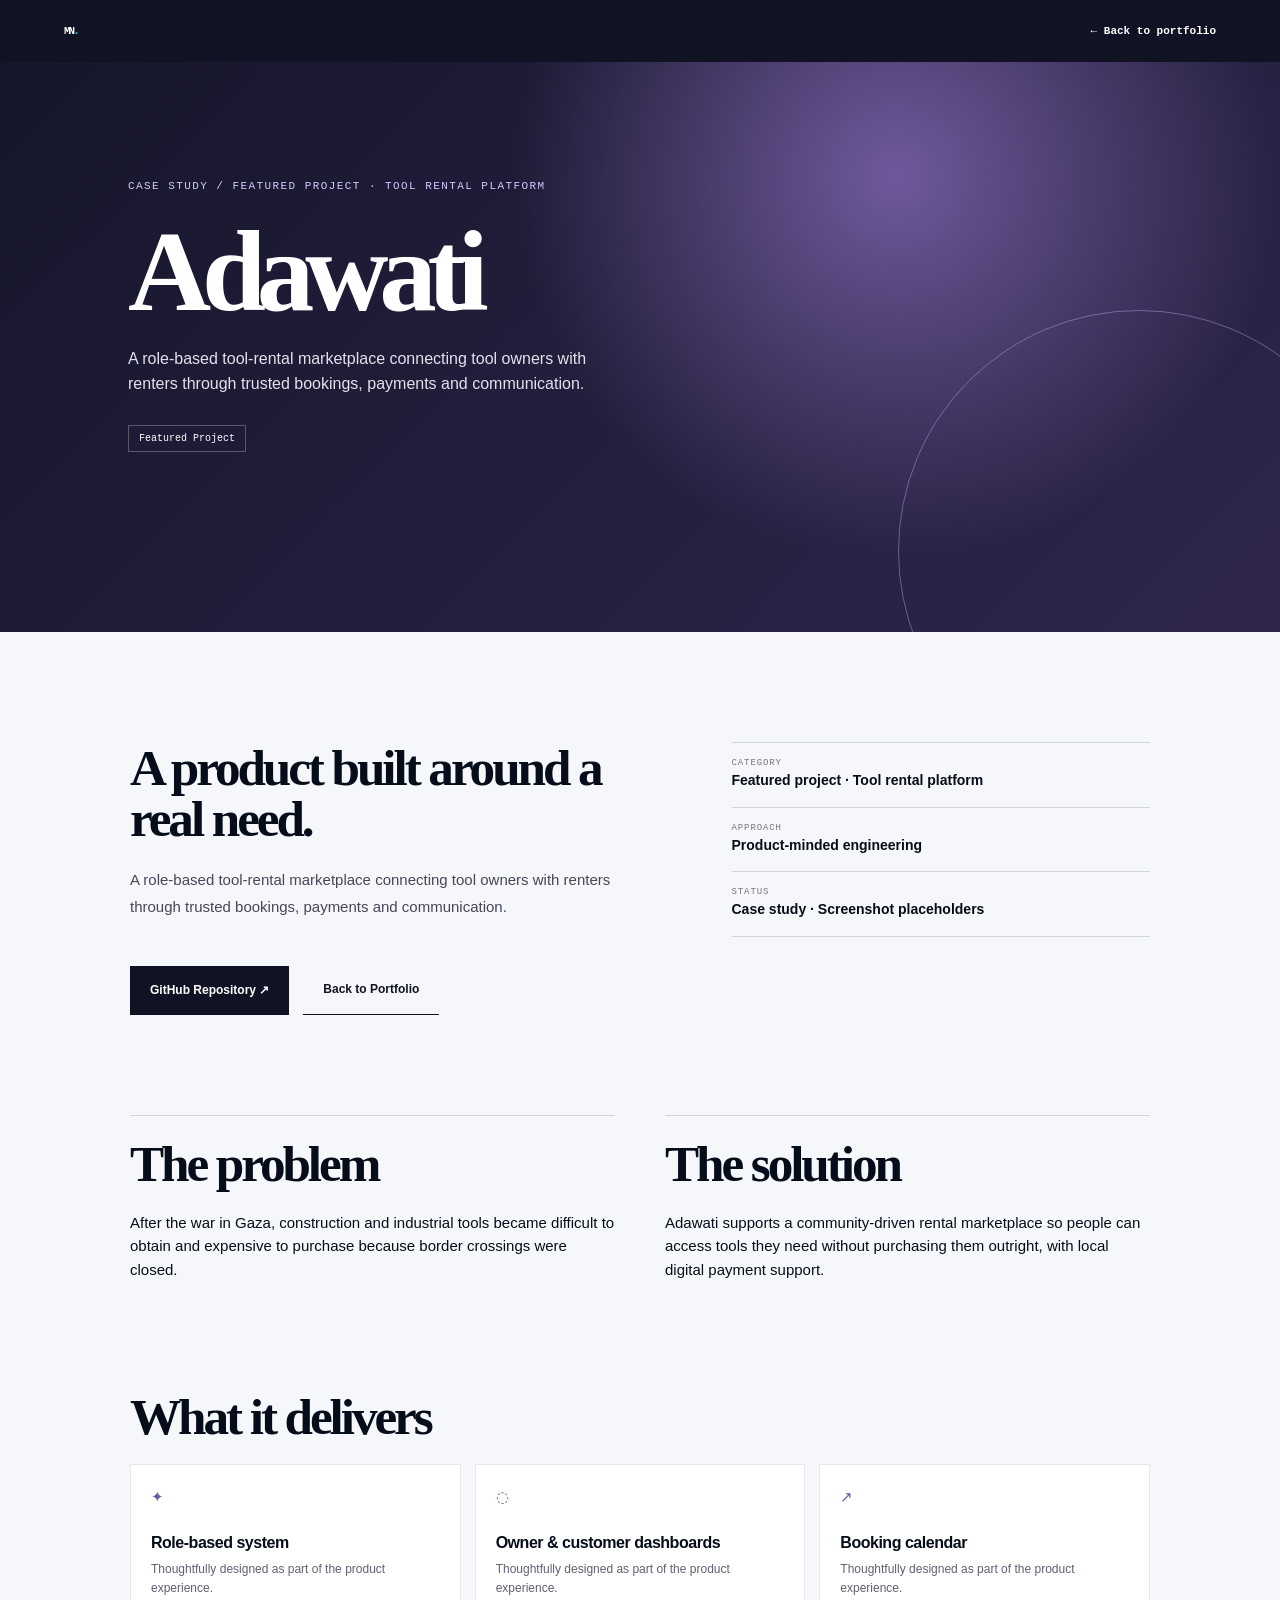
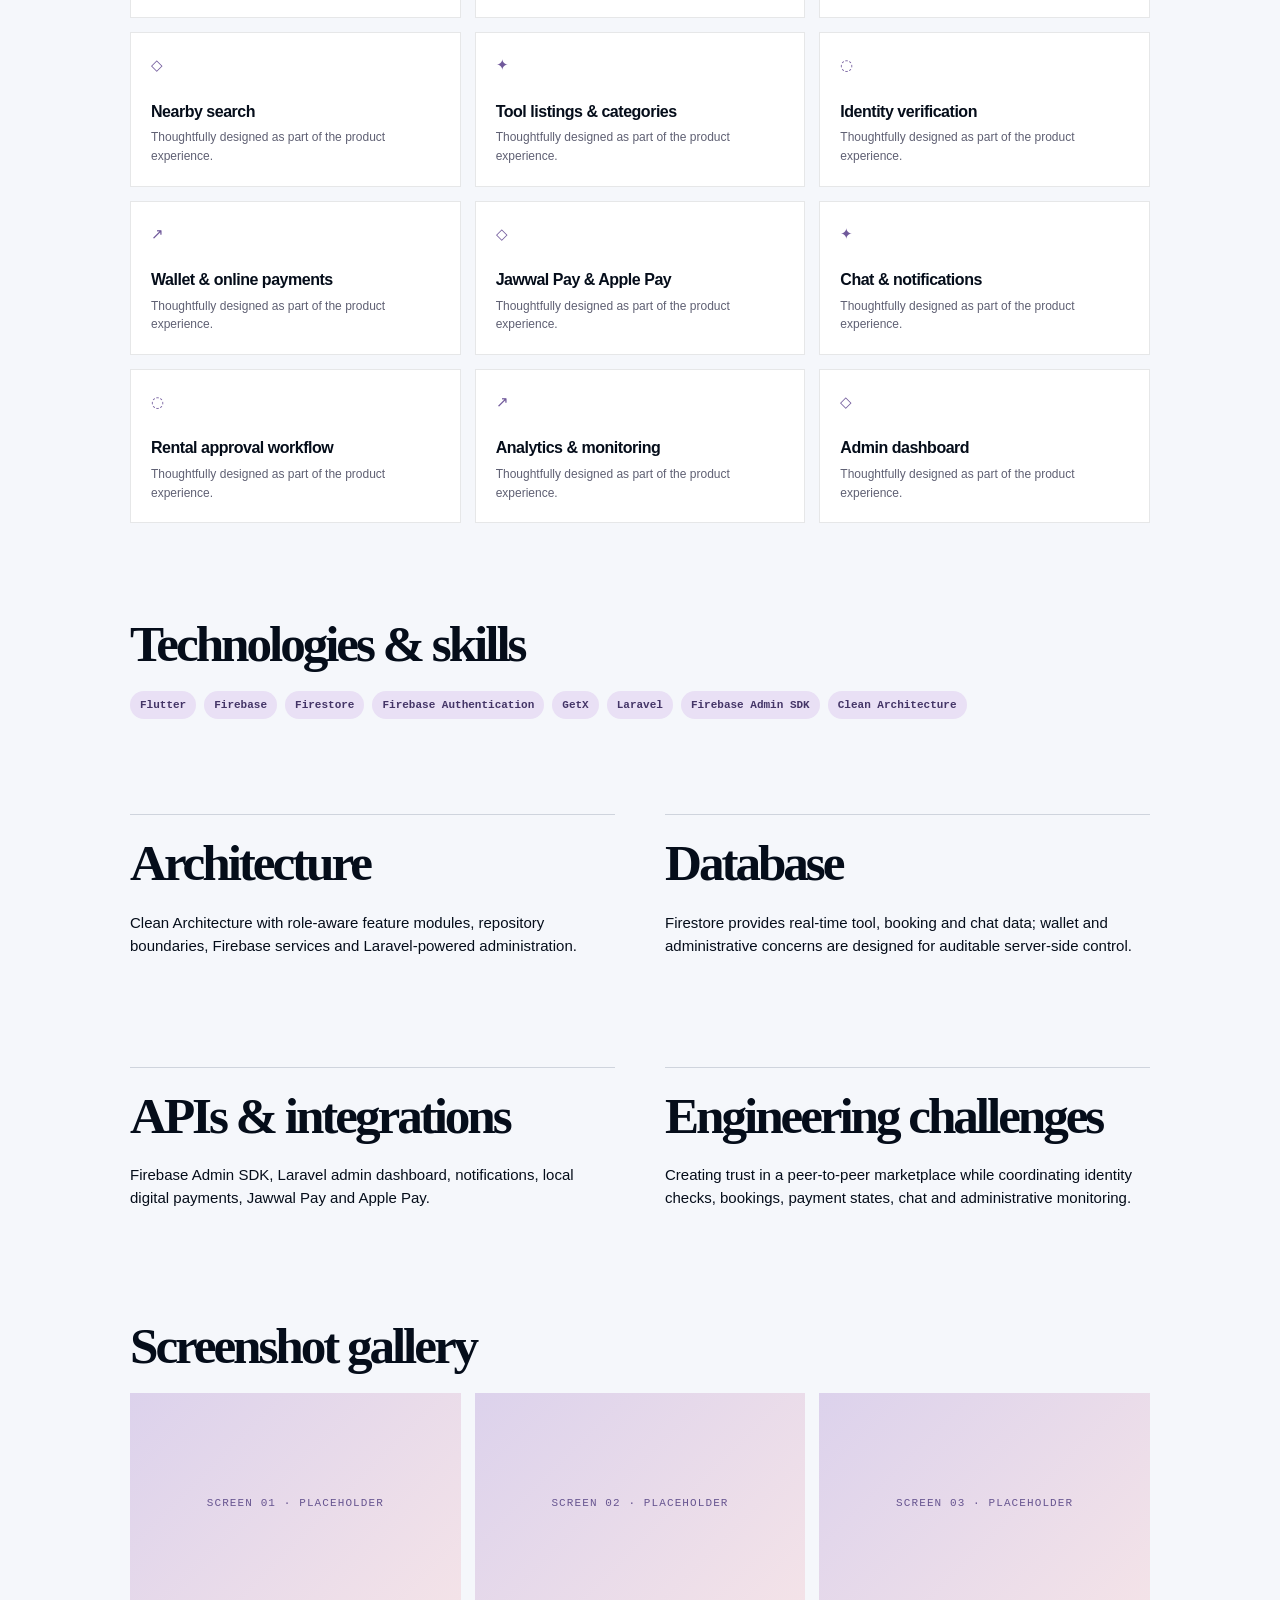
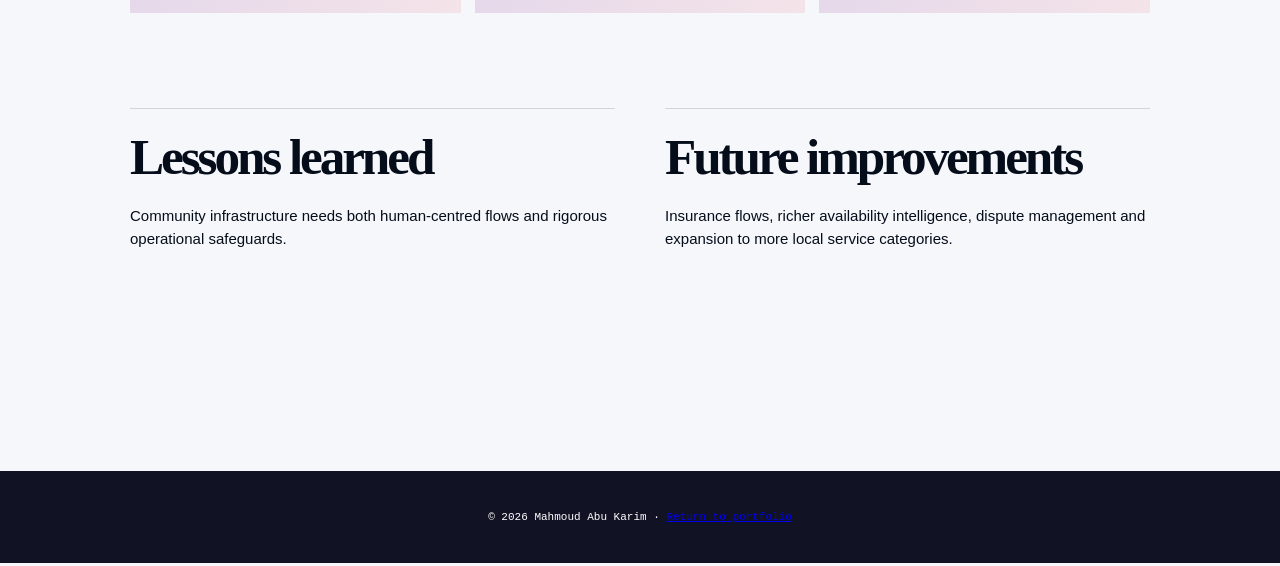
==== projects/adawati.html @ d4fc1cb6 "commit commit" ====
<!doctype html><html lang="en"><head><meta charset="utf-8"><meta name="viewport" content="width=device-width,initial-scale=1"><meta name="description" content="Adawati case study by Mahmoud Abu Karim."><title>Adawati — Mahmoud Abu Karim</title><link rel="stylesheet" href="../styles.css"><link rel="stylesheet" href="project.css"></head><body data-project="adawati"><div id="project-root"></div><script src="https://cdnjs.cloudflare.com/ajax/libs/gsap/3.12.5/gsap.min.js"></script><script src="project.js"></script></body></html>
---- styles.css ----
:root{--ink:#0a0d13;--paper:#f4f0e8;--cream:#e9e2d4;--lime:#c5f36a;--mint:#b6dfca;--line:rgba(10,13,19,.15);--muted:#71736e;--serif:'Playfair Display',Georgia,serif;--sans:'Manrope',sans-serif;--mono:'DM Mono',monospace}*{box-sizing:border-box}html{scroll-behavior:auto}body{margin:0;background:var(--paper);color:var(--ink);font-family:var(--sans);font-size:15px;line-height:1.55;overflow-x:hidden}.noise{position:fixed;inset:0;pointer-events:none;opacity:.07;z-index:20;background-image:url("data:image/svg+xml,%3Csvg viewBox='0 0 180 180' xmlns='http://www.w3.org/2000/svg'%3E%3Cfilter id='n'%3E%3CfeTurbulence type='fractalNoise' baseFrequency='.95' numOctaves='4' stitchTiles='stitch'/%3E%3C/filter%3E%3Crect width='100%25' height='100%25' filter='url(%23n)' opacity='.5'/%3E%3C/svg%3E")}#cursor-glow{width:450px;height:450px;background:radial-gradient(circle,rgba(197,243,106,.13),transparent 65%);position:fixed;z-index:0;pointer-events:none;transform:translate(-50%,-50%);opacity:0;transition:opacity .4s}.skip-link{position:absolute;left:-999px;top:8px;background:var(--lime);padding:10px;z-index:100}.skip-link:focus{left:8px}.site-header{height:80px;padding:0 clamp(24px,5vw,72px);display:flex;align-items:center;justify-content:space-between;position:absolute;top:0;left:0;width:100%;z-index:10;color:#fff}.brand{font:bold 25px var(--sans);letter-spacing:-2px;color:inherit;text-decoration:none}.brand span{color:var(--lime)}nav{display:flex;gap:29px;margin-left:10%}nav a,.site-footer a{color:inherit;text-decoration:none;font-size:12px;font-weight:700;letter-spacing:.02em}.header-cta{color:#fff;text-decoration:none;border-bottom:1px solid rgba(255,255,255,.5);padding-bottom:4px;font-size:12px;font-weight:700}.header-cta span{color:var(--lime);font-size:16px}.menu-button{display:none}.hero{min-height:780px;height:100svh;max-height:990px;background:var(--ink);color:white;position:relative;overflow:hidden;padding:150px clamp(24px,9vw,150px) 80px;display:flex;align-items:center}.hero-grid{position:absolute;inset:0;opacity:.22;background-image:linear-gradient(rgba(255,255,255,.07) 1px,transparent 1px),linear-gradient(90deg,rgba(255,255,255,.07) 1px,transparent 1px);background-size:76px 76px;mask-image:linear-gradient(to bottom,transparent,black 28%,black 70%,transparent)}#hero-canvas{position:absolute;inset:0;width:100%;height:100%;opacity:.85}.hero-copy{z-index:2;max-width:800px}.eyebrow{font:500 10px var(--mono);letter-spacing:.13em;text-transform:uppercase;margin:0 0 22px}.eyebrow i{width:6px;height:6px;display:inline-block;border-radius:99px;background:var(--lime);margin:0 8px 1px}.hero h1{font:600 clamp(52px,7.6vw,116px)/.96 var(--serif);letter-spacing:-.075em;margin:0}.hero h1 em,.section-heading h2 em,.statement em,.contact-section h2 em{font-style:italic;color:var(--lime);font-weight:600}.hero-description{max-width:430px;color:#c6c9c9;line-height:1.7;margin:29px 0}.hero-description strong{color:white}.hero-actions{display:flex;align-items:center;gap:27px}.button{display:inline-flex;align-items:center;gap:32px;text-decoration:none;font-size:12px;font-weight:800;transition:transform .2s}.button-primary{background:var(--lime);color:var(--ink);padding:16px 17px 16px 20px;border-radius:2px}.button-primary span{font-size:18px}.text-link,.arrow-link{color:inherit;text-decoration:none;font-size:12px;font-weight:800;border-bottom:1px solid currentColor;padding-bottom:4px}.text-link span,.arrow-link span{font-size:16px;margin-left:9px}.hero-visual{position:absolute;right:8vw;bottom:14%;width:clamp(270px,27vw,410px);height:clamp(330px,37vw,520px);z-index:2}.profile-frame{position:absolute;inset:6% 12%;background:#1b2632;border:1px solid rgba(255,255,255,.4);padding:10px;transform:rotate(5deg);box-shadow:20px 30px 70px #0008}.profile-placeholder{height:100%;background:linear-gradient(140deg,#2c4a4b,#17242f 55%,#7c9c67);display:flex;justify-content:center;align-items:center;position:relative;overflow:hidden}.profile-placeholder:after{content:'';position:absolute;width:110%;height:60%;bottom:-23%;background:#0e171e;border-radius:50% 50% 0 0}.profile-placeholder span{font:600 clamp(70px,9vw,140px) var(--serif);color:#d8e4bd;z-index:1;letter-spacing:-.1em}.profile-placeholder small{position:absolute;bottom:26px;left:20px;color:var(--lime);z-index:2;font:10px var(--mono);text-transform:uppercase;letter-spacing:.1em}.availability{position:absolute;bottom:-20px;left:-35px;background:var(--paper);color:var(--ink);padding:10px 13px;font:10px var(--mono);box-shadow:4px 5px 20px #0003}.availability span{display:inline-block;background:#5acb74;width:7px;height:7px;border-radius:10px;margin-right:6px}.orbit{position:absolute;border:1px solid rgba(197,243,106,.3);border-radius:50%}.orbit-one{width:130%;height:70%;top:14%;left:-13%;transform:rotate(-28deg)}.orbit-two{width:120%;height:70%;top:20%;left:-10%;transform:rotate(38deg);border-color:rgba(255,255,255,.16)}.hero-tag{position:absolute;padding:8px 12px;background:#fff;color:#111;font:10px var(--mono);box-shadow:5px 5px 15px #0005}.hero-tag b{color:#3b9e78;margin-left:7px}.tag-one{top:6%;right:-4%;transform:rotate(-6deg)}.tag-two{bottom:15%;left:-13%;transform:rotate(-5deg)}.hero-footer{position:absolute;bottom:30px;left:clamp(24px,5vw,72px);right:clamp(24px,5vw,72px);display:flex;align-items:center;gap:15px;color:#abb2b4;font:10px var(--mono);z-index:2}.scroll-line{height:1px;flex:1;background:#ffffff44;position:relative}.scroll-line:after{content:'';position:absolute;height:100%;width:25%;left:0;background:var(--lime);animation:scroll 2s infinite}@keyframes scroll{50%{left:75%}}.section{padding:130px clamp(24px,9vw,150px);position:relative}.section-label{font:500 10px var(--mono);letter-spacing:.1em;text-transform:uppercase;color:var(--muted);position:absolute;left:clamp(24px,5vw,72px);top:137px;writing-mode:vertical-rl;transform:rotate(180deg)}.intro-section{padding-top:165px;padding-bottom:165px}.intro-content{margin-left:16%;display:grid;grid-template-columns:1.4fr .7fr;gap:8vw;align-items:end}.statement{font:600 clamp(35px,4.4vw,68px)/1.11 var(--serif);letter-spacing:-.06em;margin:0}.statement em{color:#2a815f}.intro-details{max-width:330px;color:#51544f}.intro-details p{margin:0 0 28px}.section-heading h2{font:600 clamp(40px,5.2vw,78px)/1 var(--serif);letter-spacing:-.065em;margin:0}.section-heading h2 em{color:#238160}.journey-section{background:#d5e4d8}.journey-list{margin:70px 0 0 16%;border-top:1px solid var(--line)}.journey-list article{display:grid;grid-template-columns:60px 1fr 100px;gap:20px;padding:28px 0;border-bottom:1px solid var(--line);align-items:start}.journey-list span,.journey-list b{font:10px var(--mono);letter-spacing:.08em}.journey-list h3{font-size:20px;margin:0 0 5px;letter-spacing:-.04em}.journey-list p{margin:0;color:#4e5b51;max-width:560px}.journey-list b{text-align:right;color:#2a815f}.design-section{background:var(--ink);color:#f8f7f2}.design-section .section-label{color:#9b9d9b}.design-top{display:flex;align-items:end;justify-content:space-between;gap:40px}.design-top>p,.skills-head>p{max-width:350px;color:#bcbfbc;margin:0}.design-section .section-heading h2 em{color:var(--lime)}.design-cards{display:grid;grid-template-columns:1.25fr 1fr 1fr;gap:17px;margin-top:65px}.design-card{min-height:365px;padding:22px;position:relative;overflow:hidden;display:flex;flex-direction:column;justify-content:flex-end}.design-card>p{position:absolute;top:18px;right:20px;font:10px var(--mono);margin:0}.design-card h3{font-size:17px;letter-spacing:-.04em;margin:0 0 3px;z-index:1}.design-card small{font:10px var(--mono);z-index:1}.dark-card{background:#23343b;color:#eef1e9}.cream-card{background:#d9c9ad}.green-card{background:#b9df8c}.phone-wireframe{height:220px;width:117px;border:2px solid #e8f0dc;border-radius:17px;position:absolute;top:48px;left:calc(50% - 58px);transform:rotate(-9deg);padding:20px 10px}.phone-wireframe span{display:block;border:1px solid #b4c7b7;border-radius:3px;height:30px;margin:9px 0}.phone-wireframe span:nth-child(2){height:58px}.design-system{position:absolute;inset:52px 30px 100px;display:grid;grid-template-columns:repeat(4,1fr);gap:10px}.design-system i{background:#2d6c5e;border-radius:50%}.design-system i:nth-child(2){background:#f9f2e6}.design-system i:nth-child(3){background:#dc6c5e}.design-system i:nth-child(4){background:#171b23}.design-system b{font:600 35px var(--serif);align-self:end}.prototype-circle{position:absolute;left:50%;top:50%;transform:translate(-50%,-65%);width:135px;height:135px;border:1px solid #1e503f;border-radius:50%;display:grid;place-items:center;animation:spin 12s linear infinite}.prototype-circle:before,.prototype-circle:after{content:'';position:absolute;border-radius:50%;border:1px solid #1e503f}.prototype-circle:before{inset:-25px}.prototype-circle:after{inset:25px}.prototype-circle span{font:10px var(--mono);text-align:center}@keyframes spin{to{rotate:360deg}}.skills-section{background:#f8f4ec}.skills-head{display:flex;justify-content:space-between;align-items:end;gap:30px}.skill-groups{margin-top:65px;border-top:1px solid var(--line);margin-left:16%}.skill-groups article{display:grid;grid-template-columns:200px 1fr;padding:24px 0;border-bottom:1px solid var(--line)}.skill-groups article>span{font:10px var(--mono);text-transform:uppercase;color:var(--muted);letter-spacing:.07em}.skill-groups div{display:flex;flex-wrap:wrap;gap:8px}.skill-groups b{font-size:13px;border:1px solid var(--line);padding:7px 11px;border-radius:40px;font-weight:600}.services-section{background:#e7decf}.service-grid{display:grid;grid-template-columns:repeat(3,1fr);gap:1px;background:#bfb6a9;margin:70px -3vw 0}.service-grid article{background:#e7decf;padding:30px;min-height:300px;display:flex;flex-direction:column}.service-grid span{font-size:27px;color:#267c5d}.service-grid h3{font-size:20px;letter-spacing:-.05em;margin:62px 0 10px}.service-grid p{color:#595751;margin:0;max-width:255px}.service-grid small{font:10px var(--mono);text-transform:uppercase;letter-spacing:.07em;margin-top:auto;color:#4e7d66}.work-section{background:#10151c;color:#f4f0e8}.work-section .section-label{color:#969b9d}.work-head{display:flex;align-items:end;justify-content:space-between}.work-section .section-heading h2 em{color:var(--lime)}.projects{margin-top:65px;display:grid;grid-template-columns:1fr 1fr;gap:60px 24px}.project{min-width:0}.project.flagship{grid-column:span 2}.project-visual{height:440px;overflow:hidden;position:relative}.flagship .project-visual{height:520px}.adawati-visual{background:linear-gradient(120deg,#162f37,#2e5f61)}.ada-phone{height:84%;width:270px;background:#f7f1e7;border:8px solid #111b20;border-radius:29px;position:absolute;bottom:-15px;left:calc(50% - 135px);padding:28px 18px;color:#112326;box-shadow:10px 0 30px #07131580}.ada-top{width:80px;height:6px;background:#112326;border-radius:9px;margin:-18px auto 20px}.ada-title{font-size:23px;line-height:1.05;letter-spacing:-.07em}.ada-title b{color:#327e73}.ada-card{background:#cce177;padding:15px;border-radius:12px;margin-top:28px;font-size:10px;display:flex;flex-direction:column}.ada-card b{font-size:15px;margin-top:12px}.ada-nav{display:flex;justify-content:space-around;margin-top:28px}.ada-nav i{width:11px;height:11px;background:#b3c8c1;border-radius:50%}.ada-nav i:first-child{background:#327e73}.ada-bubble{position:absolute;left:calc(50% + 150px);top:36%;background:#f3efdf;color:#17232d;padding:15px;font-size:12px;line-height:1.2;box-shadow:7px 8px 20px #0003;transform:rotate(5deg)}.ada-bubble span{color:#408e72;font-size:20px}.fruit-visual{background:linear-gradient(150deg,#e7f6cc,#f9ffe9)}.fruit-phone,.hotel-phone,.recipe-phone{position:absolute;bottom:-15px;left:50%;transform:translateX(-50%);height:92%;width:245px;padding:35px 18px;background:#fff9ef;border:7px solid #222;border-radius:25px;color:#263b29;box-shadow:8px 8px 27px #2331}.fruit-phone small,.hotel-phone small,.recipe-phone small{font:10px var(--mono)}.fruit-phone h4,.hotel-phone h4{font:600 25px/1 var(--serif);letter-spacing:-.07em;margin:22px 0}.fruit-phone h4 i,.hotel-phone h4 i{color:#61a557}.fruit-item{height:68px;border-radius:10px;background:#ffd99e;padding:10px;display:flex;align-items:center;gap:10px;margin-bottom:9px}.fruit-item span{font-size:31px}.fruit-item b{font-size:11px;line-height:1.3}.fruit-item b small{font-size:8px}.fruit-item.second{background:#fecfd7}.hotel-visual{background:#ced8e1}.hotel-phone{color:#172737}.hotel-image{height:125px;border-radius:10px;background:linear-gradient(135deg,#306380,#9ec4cc 60%,#eac78e);margin:20px 0 10px}.hotel-phone>b{font-size:13px}.hotel-dots i{display:inline-block;width:5px;height:5px;background:#82a3b8;border-radius:50%;margin:20px 3px}.hotel-dots i:first-child{background:#234e69;width:16px;border-radius:4px}.recipe-visual{background:#f5c9a9}.recipe-phone{padding:32px 16px;color:#232d25}.recipe-search{background:#f1ece3;border-radius:9px;padding:10px;font-size:9px;color:#888}.recipe-phone h4{font-size:15px;margin:20px 0 12px}.recipe-photo{height:175px;background:#c6dfaf;display:grid;place-items:center;font-size:70px;border-radius:12px;margin-bottom:10px}.recipe-phone>b{font-size:13px;display:block}.recipe-phone>small{color:#8c8c8c}.project-info{padding-top:20px}.project-info>div:first-child{display:flex;justify-content:space-between;align-items:baseline;gap:16px}.project-info p{font-size:12px;color:#aeb5b5;max-width:470px}.project-info>div:first-child p{font:10px var(--mono);letter-spacing:.08em;text-transform:uppercase;color:#8b9996}.project-info h3{font:600 30px var(--serif);letter-spacing:-.06em;margin:0}.project-tags{display:flex;gap:7px;flex-wrap:wrap}.project-tags span{font:10px var(--mono);border:1px solid #ffffff33;padding:6px 9px;color:#c8cccc}.project-strip{border-top:1px solid #ffffff25;margin-top:80px;padding:20px 0;display:flex;gap:30px;align-items:center}.project-strip span{font:10px var(--mono);text-transform:uppercase;color:#8d9998;margin-right:auto}.project-strip b{font-size:12px}.principles-section{background:#d5e4d8}.principles-wrap{display:grid;grid-template-columns:1fr 1fr;gap:10vw}.principle-list{border-top:1px solid var(--line)}.principle-list article{display:grid;grid-template-columns:45px 1fr;gap:10px;border-bottom:1px solid var(--line);padding:24px 0}.principle-list span{font:10px var(--mono);color:#34755f}.principle-list h3{font-size:18px;margin:0 0 5px;letter-spacing:-.04em}.principle-list p{margin:0;color:#52655a}.workflow-section{background:var(--ink);color:#f4f0e8}.workflow-section .section-label{color:#a2a7a4}.workflow-section .section-heading h2 em{color:var(--lime)}.workflow-layout{display:flex;justify-content:space-between;gap:40px}.workflow-layout ol{list-style:none;padding:0;margin:0;width:48%;border-top:1px solid #ffffff34}.workflow-layout li{display:grid;grid-template-columns:46px 1fr 1fr;align-items:center;border-bottom:1px solid #ffffff34;padding:20px 0}.workflow-layout b{font:10px var(--mono);color:var(--lime)}.workflow-layout span{font-size:19px;letter-spacing:-.05em;font-weight:700}.workflow-layout p{font:12px var(--mono);color:#9ba6a3;margin:0}.testimonials-section{background:#f8f4ec}.testimonial-track{display:grid;grid-template-columns:1fr 1fr;gap:20px;margin:65px 0 0 16%}.testimonial-track article{background:#e7decf;padding:35px;min-height:290px;display:flex;flex-direction:column}.quote{font:50px/1 var(--serif);color:#39775f}.testimonial-track p{font:600 22px/1.3 var(--serif);letter-spacing:-.04em;margin:15px 0}.testimonial-track footer{display:flex;align-items:center;gap:10px;margin-top:auto}.avatar{width:32px;height:32px;border-radius:50%;display:grid;place-items:center;background:#7fae9b;font-size:12px}.avatar.a2{background:#d68d72}.testimonial-track b,.testimonial-track small{display:block;font-size:10px}.testimonial-track small{color:#75736c;font:9px var(--mono)}.contact-section{padding:150px clamp(24px,9vw,150px);background:#3f806b;color:#f7f2e7;text-align:center;position:relative;overflow:hidden}.contact-section>*{position:relative;z-index:1}.contact-section h2{font:600 clamp(44px,6vw,90px)/1 var(--serif);letter-spacing:-.07em;margin:0}.contact-section h2 em{color:var(--lime)}.contact-section>p:not(.eyebrow){margin:25px auto;color:#d8ede0}.contact-email{display:inline-flex;color:var(--ink);text-decoration:none;background:var(--lime);padding:17px 20px;font-size:13px;font-weight:800;margin-top:7px;gap:38px}.contact-email span{font-size:18px}.contact-orb{position:absolute;width:720px;height:720px;border:1px solid #ffffff44;border-radius:50%;left:50%;top:50%;transform:translate(-50%,-50%)}.contact-orb:before,.contact-orb:after{content:'';position:absolute;border:1px solid #ffffff25;border-radius:50%;inset:70px}.contact-orb:after{inset:145px}.site-footer{background:var(--ink);color:#e7e5dc;padding:25px clamp(24px,5vw,72px);display:flex;align-items:center;justify-content:space-between}.site-footer p{font:10px var(--mono);color:#99a09c;margin:0}.site-footer div{display:flex;gap:20px}.site-footer a{font:10px var(--mono);color:#d0d3ce}.site-footer .brand{font:700 21px var(--sans)}@media(max-width:800px){.site-header{height:70px}.site-header nav,.header-cta{display:none}.menu-button{display:block;background:none;border:0;padding:5px}.menu-button span{display:block;background:#fff;width:23px;height:1px;margin:5px}.hero{min-height:720px;padding:125px 24px 70px;align-items:flex-start}.hero h1{font-size:clamp(48px,14vw,75px)}.hero-visual{opacity:.65;right:-18px;bottom:6%;width:250px;height:330px}.hero-description{margin-top:22px;max-width:330px}.hero-actions{align-items:flex-start;flex-direction:column;gap:18px}.hero-footer{left:24px;right:24px}.section{padding:95px 24px}.section-label{position:static;writing-mode:initial;transform:none;margin-bottom:44px}.intro-section{padding-top:95px;padding-bottom:100px}.intro-content,.principles-wrap{margin:0;display:block}.intro-details{margin-top:30px}.design-top,.skills-head,.work-head,.workflow-layout{display:block}.design-top>p,.skills-head>p{margin-top:25px}.design-cards{grid-template-columns:1fr;margin-top:35px}.design-card{min-height:300px}.skill-groups{margin:40px 0 0}.skill-groups article{grid-template-columns:1fr;gap:15px}.service-grid{grid-template-columns:1fr;margin:40px 0 0}.service-grid article{min-height:230px}.service-grid h3{margin-top:35px}.projects{grid-template-columns:1fr;gap:45px;margin-top:45px}.project.flagship{grid-column:span 1}.project-visual,.flagship .project-visual{height:380px}.project-strip{margin-top:55px;flex-wrap:wrap;gap:12px}.project-strip span{width:100%}.workflow-layout ol{width:100%;margin-top:45px}.workflow-layout li{grid-template-columns:35px 1fr;gap:8px}.workflow-layout li p{grid-column:2}.testimonial-track{grid-template-columns:1fr;margin:45px 0 0}.testimonial-track article{min-height:240px}.contact-section{padding:110px 24px}.site-footer{display:grid;grid-template-columns:1fr 1fr;gap:15px}.site-footer div{justify-content:flex-end}.site-footer p{grid-column:span 2;order:3}.journey-list{margin:40px 0 0}.journey-list article{grid-template-columns:30px 1fr}.journey-list b{display:none}}@media(prefers-reduced-motion:reduce){*,*:before,*:after{animation-duration:.01ms!important;animation-iteration-count:1!important;scroll-behavior:auto!important}}
/* Palette refinement override */
:root{--ink:#111325!important;--paper:#f7f4f8!important;--cream:#eee6ef!important;--lime:#c8b6ff!important;--mint:#ddd1f2!important;--line:rgba(17,19,37,.16)!important;--muted:#5f6073!important}
/* Component-level palette and accessibility refinements */
#cursor-glow{background:radial-gradient(circle,rgba(200,182,255,.16),transparent 65%)}.statement em,.section-heading h2 em{color:#6956a8}.journey-section,.principles-section{background:#e6dff0}.green-card{background:#d7c5ec}.dark-card{background:#292447}.cream-card{background:#ead7da}.design-system i{background:#725fae}.prototype-circle,.prototype-circle:before,.prototype-circle:after{border-color:#655093}.service-grid article{background:#eee6ef}.service-grid span,.service-grid small,.journey-list b,.principle-list span{color:#655093}.contact-section{background:linear-gradient(135deg,#493b78,#8b5b7b)}.adawati-visual{background:linear-gradient(120deg,#242344,#584568)}.ada-card{background:#d7c5ec}.ada-title b,.ada-bubble span{color:#7655a8}.fruit-visual{background:linear-gradient(150deg,#eee4f6,#f7eef2)}.recipe-visual{background:#e9c9d0}.work-section,.workflow-section{background:#111325}.project-link{display:block;color:inherit;text-decoration:none}.project-link:focus-visible,.skill-tabs button:focus-visible,.skill-search input:focus-visible{outline:3px solid var(--lime);outline-offset:4px}.project-info h3 span{color:var(--lime);font:20px var(--mono)}.project-link:hover .project-visual{transform:translateY(-5px);filter:saturate(1.08)}.project-visual{transition:transform .35s ease,filter .35s ease}.mini-visual{height:230px;display:grid;place-items:center;font:600 80px var(--serif);letter-spacing:-.1em}.mini-visual.beauty{background:linear-gradient(135deg,#f2b8c9,#a45e81);color:#fff}.mini-visual.quiz{background:linear-gradient(135deg,#c7b8ee,#5a4b91);color:#fff}.mini-visual.api{background:linear-gradient(135deg,#c0d7f1,#38628a);color:#102236}
.profile-frame{border-radius:50%;padding:12px;background:linear-gradient(140deg,rgba(255,255,255,.65),rgba(200,182,255,.3));backdrop-filter:blur(12px);box-shadow:0 0 0 11px rgba(200,182,255,.08),20px 30px 80px #09091a99;transform:rotate(3deg)}.profile-placeholder{border-radius:50%;background:radial-gradient(circle at 35% 25%,#cfc0ee,#645586 48%,#211e39 72%)}.profile-placeholder:after{background:#17152b}.hero-visual{width:clamp(300px,31vw,455px);height:clamp(370px,42vw,555px)}.hero h1{font-size:clamp(66px,9vw,135px)}.hero h1 span{color:#fff}.profile-placeholder span{color:#f5ebff}.hero-tag b{color:#7655a8}.orbit-one{border-color:rgba(200,182,255,.42)}
.skills-explorer{margin:62px 0 0 16%}.skill-search{display:flex;align-items:center;gap:10px;border-bottom:1px solid var(--line);padding:0 0 13px;color:#675c85}.skill-search input{appearance:none;border:0;background:transparent;width:100%;font:600 18px var(--sans);color:var(--ink);outline:none}.skill-search input::placeholder{color:#8a8791}.skill-tabs{display:flex;flex-wrap:wrap;gap:8px;margin:22px 0}.skill-tabs button{border:1px solid var(--line);background:transparent;border-radius:30px;padding:8px 12px;font:500 10px var(--mono);text-transform:uppercase;letter-spacing:.06em;color:var(--ink);cursor:pointer}.skill-tabs button.active,.skill-tabs button:hover{background:var(--ink);color:#fff;border-color:var(--ink)}.skill-card-grid{display:grid;grid-template-columns:repeat(3,1fr);gap:12px}.skill-card-grid article{background:#fff;border:1px solid rgba(17,19,37,.09);padding:20px;min-height:170px;transition:transform .3s,box-shadow .3s}.skill-card-grid article:hover{transform:translateY(-5px);box-shadow:0 18px 30px rgba(47,35,80,.12)}.skill-card-grid article.hidden{display:none}.skill-card-grid i{font-style:normal;color:#725fae;font-size:20px}.skill-card-grid span{display:block;color:#777384;font:9px var(--mono);letter-spacing:.06em;text-transform:uppercase;margin:21px 0 6px}.skill-card-grid h3{font-size:16px;letter-spacing:-.04em;margin:0}.skill-card-grid p{color:#5f6073;font-size:12px;line-height:1.55;margin:7px 0 0}.skills-note{font-size:11px;color:#5f6073;margin-top:18px}.site-footer{margin-top:0;padding:48px clamp(24px,5vw,72px);background:linear-gradient(115deg,#111325,#272142);border-top:1px solid rgba(255,255,255,.12)}.site-footer div{gap:14px;flex-wrap:wrap}.site-footer a{color:#f5effa}.site-footer p{color:#cbc5d5}
@media(max-width:800px){.skills-explorer{margin:40px 0 0}.skill-card-grid{grid-template-columns:1fr}.mini-visual{height:180px}.site-footer div{justify-content:flex-start}.hero h1{font-size:clamp(58px,16vw,86px)}.profile-frame{border-radius:50%}}
.profile-placeholder{isolation:isolate}.profile-placeholder:after{z-index:1;opacity:.1}.profile-placeholder img{position:absolute;inset:0;width:100%;height:100%;object-fit:cover;object-position:center 28%;z-index:0;filter:contrast(1.03) saturate(.96)}.profile-placeholder small{z-index:2;text-shadow:0 1px 8px #111}
.hero #hero-canvas{z-index:0;opacity:.3}.hero-grid{z-index:0}.hero-copy,.hero-footer{z-index:3}.hero-visual{z-index:4!important;right:7vw!important;bottom:10%!important;opacity:1!important;isolation:isolate}.profile-frame{display:block!important;z-index:2}.profile-placeholder{display:block!important;background:#27213e!important;overflow:hidden}.profile-placeholder img{display:block!important;visibility:visible!important;opacity:1!important;object-fit:cover!important;object-position:center 22%!important}.orbit{z-index:1}.availability,.hero-tag{z-index:5}
.brand-photo{width:46px;height:46px;border-radius:50%;padding:3px;background:rgba(255,255,255,.16);border:1px solid rgba(232,222,255,.8);backdrop-filter:blur(10px);overflow:hidden;box-shadow:0 6px 18px #07071355;transition:transform .3s,box-shadow .3s}.brand-photo:hover{transform:translateY(-3px) scale(1.06);box-shadow:0 10px 25px #c8b6ff55}.brand-photo img{display:block;width:100%;height:100%;border-radius:50%;object-fit:cover;object-position:center 22%}.hero-visual{width:clamp(340px,34vw,510px)!important;height:auto!important;aspect-ratio:1/1;animation:hero-float 5.5s ease-in-out infinite}.profile-frame{inset:3%!important;border-radius:50%!important}.profile-placeholder{border-radius:50%!important}.profile-placeholder img{object-position:center 24%!important}.profile-placeholder:after{display:none}@keyframes hero-float{50%{transform:translateY(-13px)}}
.skill-card-grid{display:block!important}.skill-category{margin:38px 0 55px}.skill-category.hidden{display:none}.skill-category>header{display:flex;gap:13px;align-items:center;margin-bottom:16px}.skill-category>header>i{font:24px var(--serif);font-style:normal;color:#70599b;width:42px;height:42px;border-radius:50%;display:grid;place-items:center;background:#e7dff4}.skill-category>header span{font:9px var(--mono);letter-spacing:.09em;text-transform:uppercase;color:#716c80}.skill-category>header h3{margin:0;font-size:21px;letter-spacing:-.045em}.category-card-grid{display:grid;grid-template-columns:repeat(3,1fr);gap:12px}.category-card-grid article{position:relative;overflow:hidden;min-height:172px;background:linear-gradient(135deg,rgba(255,255,255,.84),rgba(245,239,250,.67));border:1px solid rgba(200,182,255,.58);border-radius:12px;padding:19px;backdrop-filter:blur(14px);transition:transform .35s,box-shadow .35s,border-color .35s}.category-card-grid article:before{content:'';position:absolute;width:150px;height:150px;right:-70px;top:-70px;border-radius:50%;background:radial-gradient(circle,rgba(200,182,255,.42),transparent 68%);opacity:0;transition:opacity .35s}.category-card-grid article:hover{transform:translateY(-7px);box-shadow:0 20px 35px rgba(61,46,103,.14);border-color:#9f87dc}.category-card-grid article:hover:before{opacity:1}.category-card-grid article>i{font-style:normal;color:#70599b;font-size:19px;position:relative}.category-card-grid article h3{font-size:16px;letter-spacing:-.04em;margin:25px 0 6px;position:relative}.category-card-grid article p{font-size:12px;color:#5f6073;line-height:1.55;margin:0;position:relative}.category-card-grid article b{display:block;font:9px var(--mono);letter-spacing:.06em;text-transform:uppercase;color:#70599b;margin-top:15px;opacity:0;transform:translateY(7px);transition:.3s;position:relative}.category-card-grid article:hover b{opacity:1;transform:translateY(0)}.category-card-grid article.hidden{display:none}
.projects .project{position:relative;border:1px solid transparent;border-radius:14px;padding:7px;transition:transform .45s ease,border-color .45s,box-shadow .45s}.projects .project:before{content:'';position:absolute;inset:20% 10%;z-index:0;background:radial-gradient(circle,rgba(200,182,255,.24),transparent 68%);filter:blur(22px);opacity:0;transition:opacity .45s}.projects .project:hover{transform:translateY(-9px);border-color:rgba(200,182,255,.62);box-shadow:0 25px 42px rgba(0,0,0,.25)}.projects .project:hover:before{opacity:1}.projects .project-link{position:relative;z-index:1}.projects .project-visual{border-radius:9px;border:1px solid rgba(255,255,255,.17);box-shadow:inset 0 0 0 1px rgba(255,255,255,.07);transform-origin:center;transition:transform .55s cubic-bezier(.2,.8,.2,1),filter .55s}.projects .project:hover .project-visual{transform:scale(1.025);filter:saturate(1.13) brightness(1.06)}.projects .project-info h3{transition:transform .35s,color .35s}.projects .project:hover .project-info h3{transform:translateX(7px);color:#e0d3ff}.projects .project-tags{opacity:.68;transform:translateY(7px);transition:opacity .35s,transform .35s}.projects .project:hover .project-tags{opacity:1;transform:translateY(0)}.projects .project-info h3 span{display:inline-block;transition:transform .35s}.projects .project:hover .project-info h3 span{transform:translate(5px,-3px)}
@media(max-width:800px){.brand-photo{width:42px;height:42px}.hero-visual{width:min(78vw,380px)!important;right:-7vw!important;bottom:9%!important}.category-card-grid{grid-template-columns:1fr}.skill-category{margin:30px 0 42px}.projects .project{padding:0;border-radius:0}.projects .project:hover{transform:none;box-shadow:none;border-color:transparent}}
/* Reference-inspired technical interface refinement: original content and structure retained. */
:root{--ink:#050d1a!important;--paper:#f5f7fb!important;--cream:#e8eff8!important;--lime:#42d7ff!important;--mint:#a9c8ff!important;--line:rgba(8,32,65,.16)!important;--muted:#52647c!important}.site-header{top:14px!important;left:clamp(15px,2vw,32px)!important;width:calc(100% - clamp(30px,4vw,64px))!important;height:62px!important;padding:0 18px!important;border:1px solid rgba(130,189,255,.18);border-radius:14px;background:rgba(3,13,30,.67);backdrop-filter:blur(18px);box-shadow:0 8px 35px rgba(0,0,0,.2)}.site-header nav{margin-left:auto!important;margin-right:5vw;gap:26px}.site-header nav a{color:#dceaff!important}.header-cta{padding:9px 12px!important;border:1px solid rgba(88,204,255,.35)!important;border-radius:8px;background:rgba(51,175,255,.12);color:#e4f8ff!important}.brand-photo{border-color:#5ccfff!important;background:#0c2748!important;box-shadow:0 0 0 3px rgba(66,215,255,.12),0 8px 22px #0008!important}.hero{background:radial-gradient(circle at 72% 40%,rgba(27,108,185,.35),transparent 27%),radial-gradient(circle at 38% 65%,rgba(76,49,163,.22),transparent 31%),#050d1a!important}.hero-grid{opacity:.36!important;background-image:linear-gradient(rgba(103,190,255,.1) 1px,transparent 1px),linear-gradient(90deg,rgba(103,190,255,.1) 1px,transparent 1px)!important}.hero-system{display:flex;justify-content:space-between;align-items:center;max-width:720px;color:#8eb0d9;font:10px var(--mono);letter-spacing:.12em;text-transform:uppercase;margin:0 0 26px}.hero-system b{color:#58d9ff;font-weight:500}.hero .eyebrow{color:#bfddfb!important}.hero .eyebrow i{background:#42d7ff!important;box-shadow:0 0 10px #42d7ff}.hero h1{max-width:890px;font:700 clamp(51px,6.6vw,104px)/.94 var(--sans)!important;letter-spacing:-.075em!important}.hero h1 em{display:inline;color:#eff8ff!important;font-style:normal!important;background:linear-gradient(90deg,#fff,#70dfff 58%,#a99aff);background-clip:text;-webkit-background-clip:text;-webkit-text-fill-color:transparent}.hero-description{max-width:555px!important;color:#bbcadb!important}.button-primary{background:linear-gradient(110deg,#159fd5,#5755e8)!important;color:#fff!important;box-shadow:0 12px 27px rgba(24,128,225,.27)}.text-link{color:#e7f7ff!important}.hero-stack{display:flex;flex-wrap:wrap;gap:9px;margin-top:28px}.hero-stack span{border:1px solid rgba(93,199,255,.29);border-radius:8px;background:rgba(13,47,80,.36);padding:8px 10px;color:#b9e6fa;font:9px var(--mono);letter-spacing:.04em}.hero-visual{right:7vw!important;bottom:11%!important}.profile-frame{background:linear-gradient(135deg,rgba(87,211,255,.8),rgba(105,87,255,.5))!important;box-shadow:0 0 0 14px rgba(61,183,255,.06),0 25px 90px #000a!important}.profile-placeholder{background:#0b1730!important}.profile-placeholder:before{content:'';position:absolute;inset:0;background:linear-gradient(140deg,rgba(15,96,152,.2),transparent 46%,rgba(84,59,168,.24));z-index:2;pointer-events:none}.profile-placeholder img{filter:contrast(1.06) saturate(.94)!important}.hero-tag{background:rgba(9,29,54,.86)!important;border:1px solid rgba(109,213,255,.35);color:#d9f6ff!important;backdrop-filter:blur(10px)}.hero-tag b{color:#45d9ff!important}.availability{background:#0b213f!important;color:#e2f5ff!important;border:1px solid rgba(100,211,255,.35);box-shadow:0 10px 25px #0007}.availability span{background:#42d7ff!important;box-shadow:0 0 11px #42d7ff}.orbit-one{border-color:rgba(74,202,255,.5)!important}.scroll-line:after{background:#42d7ff!important}.hero-footer{color:#b4c5d8!important}
.section-heading h2 em,.statement em{color:#197cbc!important}.journey-section,.principles-section{background:#e8eff8!important}.design-section,.work-section,.workflow-section{background:#050d1a!important}.work-section .section-heading h2 em,.design-section .section-heading h2 em,.workflow-section .section-heading h2 em{color:#46d7ff!important}.contact-section{background:radial-gradient(circle at 50% 0%,#1a80c2,#071a38 68%)!important}.contact-section h2 em{color:#70dfff!important}.contact-email{background:linear-gradient(110deg,#42d7ff,#6f6dff)!important;color:#041121!important}.site-footer{background:linear-gradient(115deg,#050d1a,#0d2850)!important}.category-card-grid article{background:linear-gradient(135deg,rgba(255,255,255,.92),rgba(232,243,255,.75))!important;border-color:rgba(64,170,234,.28)!important}.category-card-grid article>i,.skill-category>header>i{color:#168ed0!important}.skill-category>header>i{background:#d7efff!important}.category-card-grid article:before{background:radial-gradient(circle,rgba(66,215,255,.26),transparent 68%)!important}.category-card-grid article:hover{border-color:#42bdf0!important}.projects .project:before{background:radial-gradient(circle,rgba(66,215,255,.25),transparent 68%)!important}.projects .project:hover{border-color:rgba(66,215,255,.68)!important}.projects .project:hover .project-info h3{color:#86e8ff!important}.projects .project-info h3 span{color:#42d7ff!important}
@media(max-width:800px){.site-header{top:9px!important;left:10px!important;width:calc(100% - 20px)!important;height:57px!important}.site-header nav{background:#08172be8;border:1px solid #3ebde055;border-radius:10px;padding:14px;position:absolute;right:0;top:64px;margin:0!important}.hero-system{margin-top:6px}.hero h1{font-size:clamp(46px,12.8vw,73px)!important}.hero-stack{max-width:290px}.hero-visual{right:-10vw!important;bottom:8%!important;opacity:.82!important}}
.theme-toggle{display:inline-flex;align-items:center;gap:7px;border:1px solid rgba(100,205,255,.35);border-radius:8px;background:rgba(11,39,72,.56);color:#dff6ff;padding:8px 10px;font:700 10px var(--mono);cursor:pointer;transition:transform .25s,background .25s}.theme-toggle:hover{background:rgba(40,141,207,.34);transform:translateY(-2px)}.theme-toggle span{font-size:16px;line-height:1}.brand-skill-logo,.concept-skill-logo{width:34px!important;height:34px!important;min-width:34px;border-radius:10px;display:grid!important;place-items:center;background:rgba(33,144,211,.1);padding:6px!important;overflow:hidden}.brand-skill-logo img{display:block;width:100%;height:100%;object-fit:contain}.concept-skill-logo{color:#42d7ff!important;font:700 9px var(--mono)!important;letter-spacing:-.05em;padding:4px!important;text-align:center}.category-card-grid article:hover .brand-skill-logo{transform:rotate(-5deg) scale(1.08);background:rgba(66,215,255,.18)}
body[data-theme="dark"]{--ink:#eaf5ff!important;--paper:#071221!important;--cream:#0b1a2e!important;--line:rgba(150,207,255,.16)!important;--muted:#a7b9ce!important;color:#eaf5ff}body[data-theme="dark"] .intro-section,body[data-theme="dark"] .skills-section{background:#071221!important}body[data-theme="dark"] .journey-section,body[data-theme="dark"] .principles-section{background:#0b1a2e!important}body[data-theme="dark"] .services-section{background:#0c1d34!important}body[data-theme="dark"] .service-grid{background:#1b3653!important}body[data-theme="dark"] .service-grid article{background:#0c1d34!important}body[data-theme="dark"] .statement,body[data-theme="dark"] .section-heading h2,body[data-theme="dark"] .journey-list h3,body[data-theme="dark"] .principle-list h3{color:#f0f8ff!important}body[data-theme="dark"] .intro-details,body[data-theme="dark"] .journey-list p,body[data-theme="dark"] .principle-list p,body[data-theme="dark"] .service-grid p,body[data-theme="dark"] .skills-head>p,body[data-theme="dark"] .design-top>p{color:#b7c9dc!important}body[data-theme="dark"] .skill-category>header h3{color:#eff8ff}body[data-theme="dark"] .category-card-grid article{background:linear-gradient(135deg,rgba(15,39,67,.9),rgba(11,29,50,.82))!important;border-color:rgba(89,201,255,.28)!important;box-shadow:inset 0 1px rgba(255,255,255,.04)}body[data-theme="dark"] .category-card-grid article h3{color:#f2f9ff}body[data-theme="dark"] .category-card-grid article p,body[data-theme="dark"] .skill-search input,body[data-theme="dark"] .skills-note{color:#b9cbe0!important}body[data-theme="dark"] .skill-search{border-color:rgba(141,207,255,.3)}body[data-theme="dark"] .skill-search input::placeholder{color:#8095ad}body[data-theme="dark"] .skill-tabs button{color:#d9ecff;border-color:rgba(141,207,255,.34)}body[data-theme="dark"] .skill-tabs button.active,body[data-theme="dark"] .skill-tabs button:hover{background:#42bfe8;color:#041323;border-color:#42bfe8}body[data-theme="dark"] .theme-toggle{background:#dff5ff;color:#06203a;border-color:#dff5ff}body[data-theme="dark"] .project-info h3{color:#f5fbff}body[data-theme="dark"] .project-info p{color:#b4c5d7}body[data-theme="dark"] .profile-placeholder:before{background:linear-gradient(140deg,rgba(18,123,193,.22),transparent 46%,rgba(57,32,142,.25))}.site-header{transition:background .3s,border-color .3s}
body[data-theme="light"] .theme-toggle{background:#0b294e;color:#eaf8ff;border-color:#6fcdf2}body[data-theme="light"] .brand-skill-logo,body[data-theme="light"] .concept-skill-logo{background:#e4f5ff}
@media(max-width:800px){.theme-toggle{margin-left:auto}.theme-toggle b{display:none}.theme-toggle{width:38px;height:38px;justify-content:center;padding:0}.site-header .brand-photo{margin-right:auto}}
.site-header{position:absolute!important}.site-header .brand-photo{position:absolute!important;left:18px!important;top:7px!important;width:48px!important;height:48px!important;z-index:3}.site-header nav{margin-left:auto!important}.theme-toggle{margin-right:18px!important}.header-cta{margin-left:0!important}.skill-category{margin-top:52px!important}.skill-category>header{margin-bottom:21px!important}.skill-category>header>i{width:50px!important;height:50px!important;font-size:27px!important}.skill-category>header h3{font-size:25px!important}.category-card-grid{gap:16px!important}.category-card-grid article{min-height:210px!important;padding:24px!important;border-radius:14px!important}.brand-skill-logo,.concept-skill-logo{width:46px!important;height:46px!important;min-width:46px!important;border-radius:13px!important;padding:8px!important}.category-card-grid article h3{font-size:19px!important;margin-top:29px!important}.category-card-grid article p{font-size:13px!important;line-height:1.65!important}.category-card-grid article b{font-size:10px!important;margin-top:19px!important}@media(max-width:800px){.site-header .brand-photo{left:10px!important;top:7px!important;width:42px!important;height:42px!important}.theme-toggle{margin-right:10px!important}.category-card-grid article{min-height:190px!important}.skill-category>header h3{font-size:22px!important}}
.site-footer{display:grid!important;grid-template-columns:58px minmax(180px,1fr) auto!important;align-items:center!important;gap:28px!important;padding:30px clamp(24px,5vw,72px)!important}.site-footer .footer-photo{display:block!important;width:52px!important;height:52px!important;padding:3px!important;border-radius:50%!important;background:linear-gradient(140deg,#5bddff,#6e66ff)!important;box-shadow:0 0 0 4px rgba(66,215,255,.12),0 12px 28px #0008!important;overflow:hidden;transition:transform .3s,box-shadow .3s}.site-footer .footer-photo:hover{transform:translateY(-4px) rotate(3deg);box-shadow:0 0 0 5px rgba(66,215,255,.22),0 16px 32px #0009!important}.site-footer .footer-photo img{display:block;width:100%;height:100%;border-radius:50%;object-fit:cover;object-position:center 22%}.site-footer p{font-size:11px!important;letter-spacing:.03em}.site-footer .footer-links{display:flex!important;align-items:center!important;justify-content:flex-end!important;gap:10px!important}.site-footer .footer-links a{display:inline-flex!important;align-items:center!important;gap:8px!important;min-height:46px;padding:10px 12px!important;border:1px solid rgba(132,214,255,.24);border-radius:10px;background:rgba(35,89,143,.18);color:#f2fbff!important;font:700 12px var(--sans)!important;letter-spacing:0!important;transition:transform .25s,background .25s,border-color .25s}.site-footer .footer-links a:hover{transform:translateY(-4px);background:rgba(43,147,214,.34);border-color:#59d4ff}.site-footer .footer-links img{width:20px;height:20px;object-fit:contain}.site-footer .footer-links b{color:#73e3ff;font:16px var(--mono);line-height:1}.site-footer .contact-icon{display:grid;width:21px;height:21px;place-items:center;border-radius:6px;background:#dff7ff;color:#092047;font:700 14px var(--sans)}.site-footer .footer-links .back-top{background:rgba(118,99,255,.23);border-color:rgba(171,154,255,.34)}.site-footer .footer-links .back-top:hover{background:rgba(118,99,255,.42);border-color:#b5a7ff}@media(max-width:1100px){.site-footer{grid-template-columns:58px 1fr!important}.site-footer .footer-links{grid-column:1/-1;justify-content:flex-start!important}}@media(max-width:620px){.site-footer{grid-template-columns:52px 1fr!important;gap:17px!important}.site-footer .footer-links{display:grid!important;grid-template-columns:1fr 1fr;width:100%}.site-footer .footer-links a{justify-content:center!important}.site-footer .footer-photo{width:48px!important;height:48px!important}.site-footer p{font-size:10px!important}}
---- projects/project.css ----
body{background:var(--paper)}.project-header{position:relative;background:#111325;color:#fff;padding:25px clamp(24px,5vw,72px);display:flex;align-items:center;justify-content:space-between}.project-header a{color:#fff;text-decoration:none;font:700 11px var(--mono)}.case-hero{min-height:570px;background:radial-gradient(circle at 70% 20%,#70599b,transparent 38%),linear-gradient(135deg,#15162b,#30264d);color:#fff;padding:110px clamp(24px,10vw,160px) 80px;position:relative;overflow:hidden}.case-hero:after{content:'';position:absolute;width:480px;height:480px;border:1px solid #c8b6ff66;border-radius:50%;right:-100px;bottom:-160px}.case-eyebrow{font:11px var(--mono);text-transform:uppercase;letter-spacing:.13em;color:#d7c9ff}.case-hero h1{font:600 clamp(55px,9vw,130px)/.92 var(--serif);letter-spacing:-.08em;margin:23px 0}.case-hero p{max-width:510px;color:#e6e0ed;font-size:16px}.case-badge{display:inline-block;border:1px solid #ffffff44;padding:7px 10px;font:10px var(--mono);margin-top:12px}.case-main{max-width:1080px;margin:auto;padding:110px 30px}.case-intro{display:grid;grid-template-columns:1.1fr .9fr;gap:90px;margin-bottom:100px}.case-intro h2,.case-section h2{font:600 clamp(34px,4vw,58px)/1 var(--serif);letter-spacing:-.06em;margin:0 0 22px}.case-intro p,.case-section>p{color:#454658;line-height:1.8}.case-meta{border-top:1px solid var(--line)}.case-meta div{padding:15px 0;border-bottom:1px solid var(--line)}.case-meta span{display:block;color:#777384;font:9px var(--mono);letter-spacing:.1em;text-transform:uppercase}.case-meta b{font-size:14px}.case-section{margin:95px 0}.case-duo{display:grid;grid-template-columns:1fr 1fr;gap:50px}.case-duo>div{padding-top:22px;border-top:1px solid var(--line)}.feature-grid,.gallery{display:grid;grid-template-columns:repeat(3,1fr);gap:14px}.feature{background:#fff;border:1px solid rgba(17,19,37,.1);padding:20px;min-height:142px}.feature i{font-style:normal;color:#70599b}.feature h3{font-size:16px;letter-spacing:-.03em;margin:23px 0 4px}.feature p{font-size:12px;color:#5f6073;margin:0}.badges{display:flex;flex-wrap:wrap;gap:8px}.badges span{font:600 11px var(--mono);padding:8px 10px;border-radius:30px;background:#e9e0f5;color:#443567}.gallery figure{height:220px;margin:0;background:linear-gradient(135deg,#dcd2ec,#f4e3e8);display:grid;place-items:center;color:#675590;font:11px var(--mono);text-transform:uppercase;letter-spacing:.1em}.case-actions{display:flex;gap:14px;align-items:center;margin-top:45px}.case-actions a{padding:15px 20px;text-decoration:none;font-size:12px;font-weight:800}.github-button{background:#111325;color:#fff}.back-button{color:#111325;border-bottom:1px solid #111325}.case-footer{padding:40px 30px;background:#111325;color:#fff;text-align:center;font:11px var(--mono)}@media(max-width:760px){.case-hero{min-height:460px;padding:90px 24px 60px}.case-main{padding:75px 24px}.case-intro,.case-duo{grid-template-columns:1fr;gap:35px}.feature-grid,.gallery{grid-template-columns:1fr}.case-section{margin:65px 0}.project-header{padding:20px 24px}}
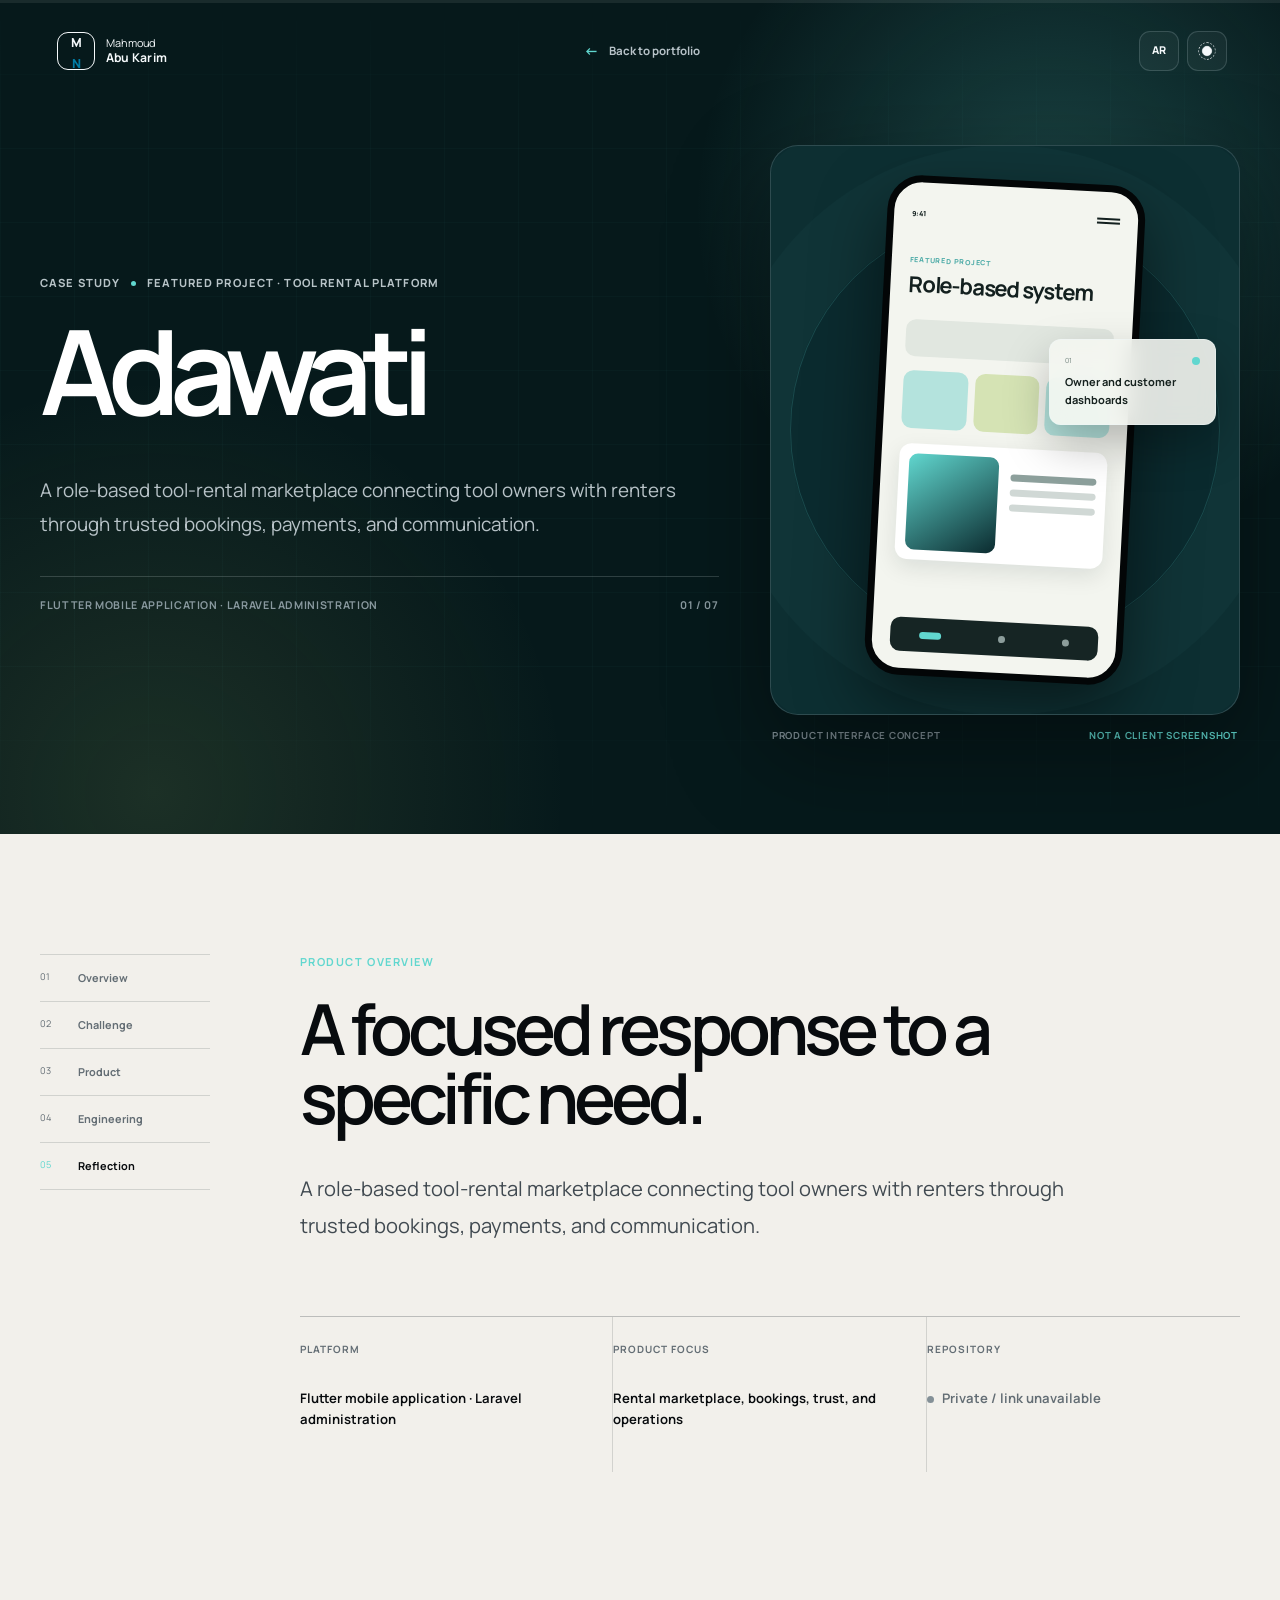
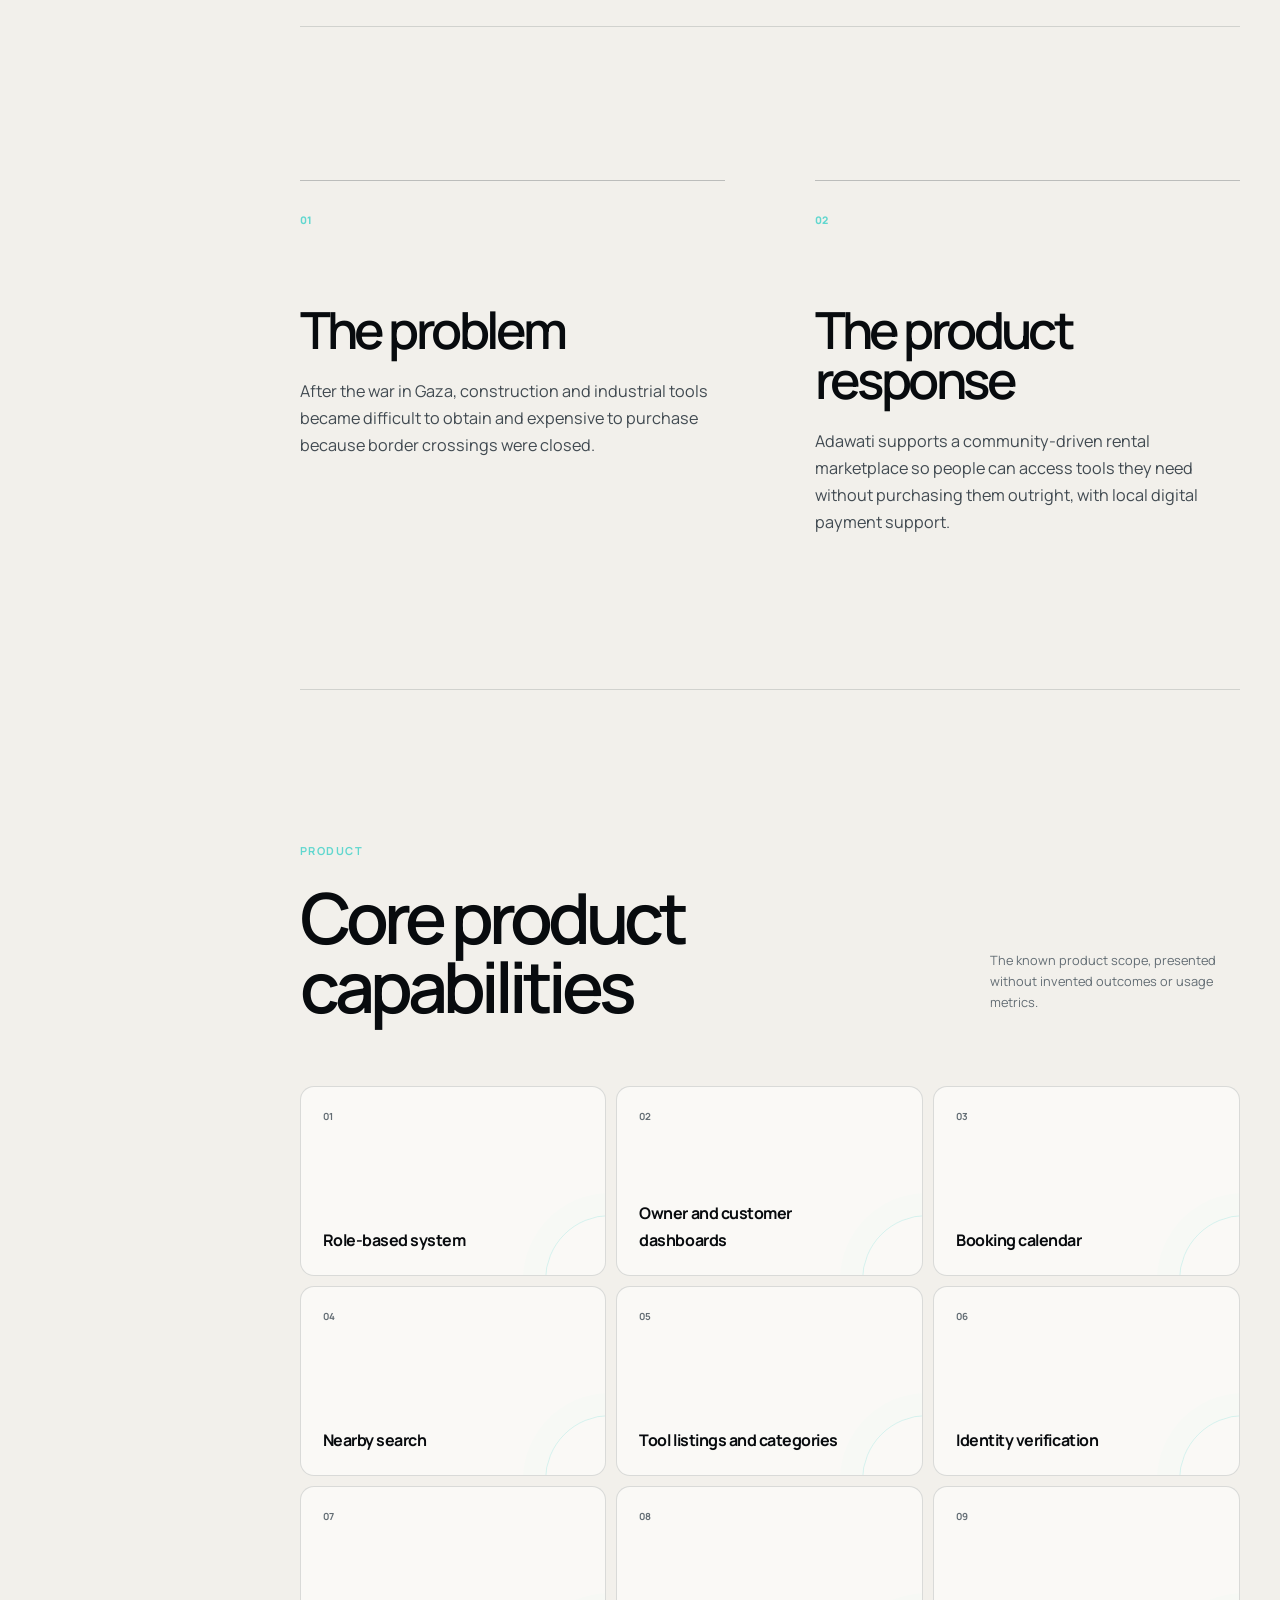
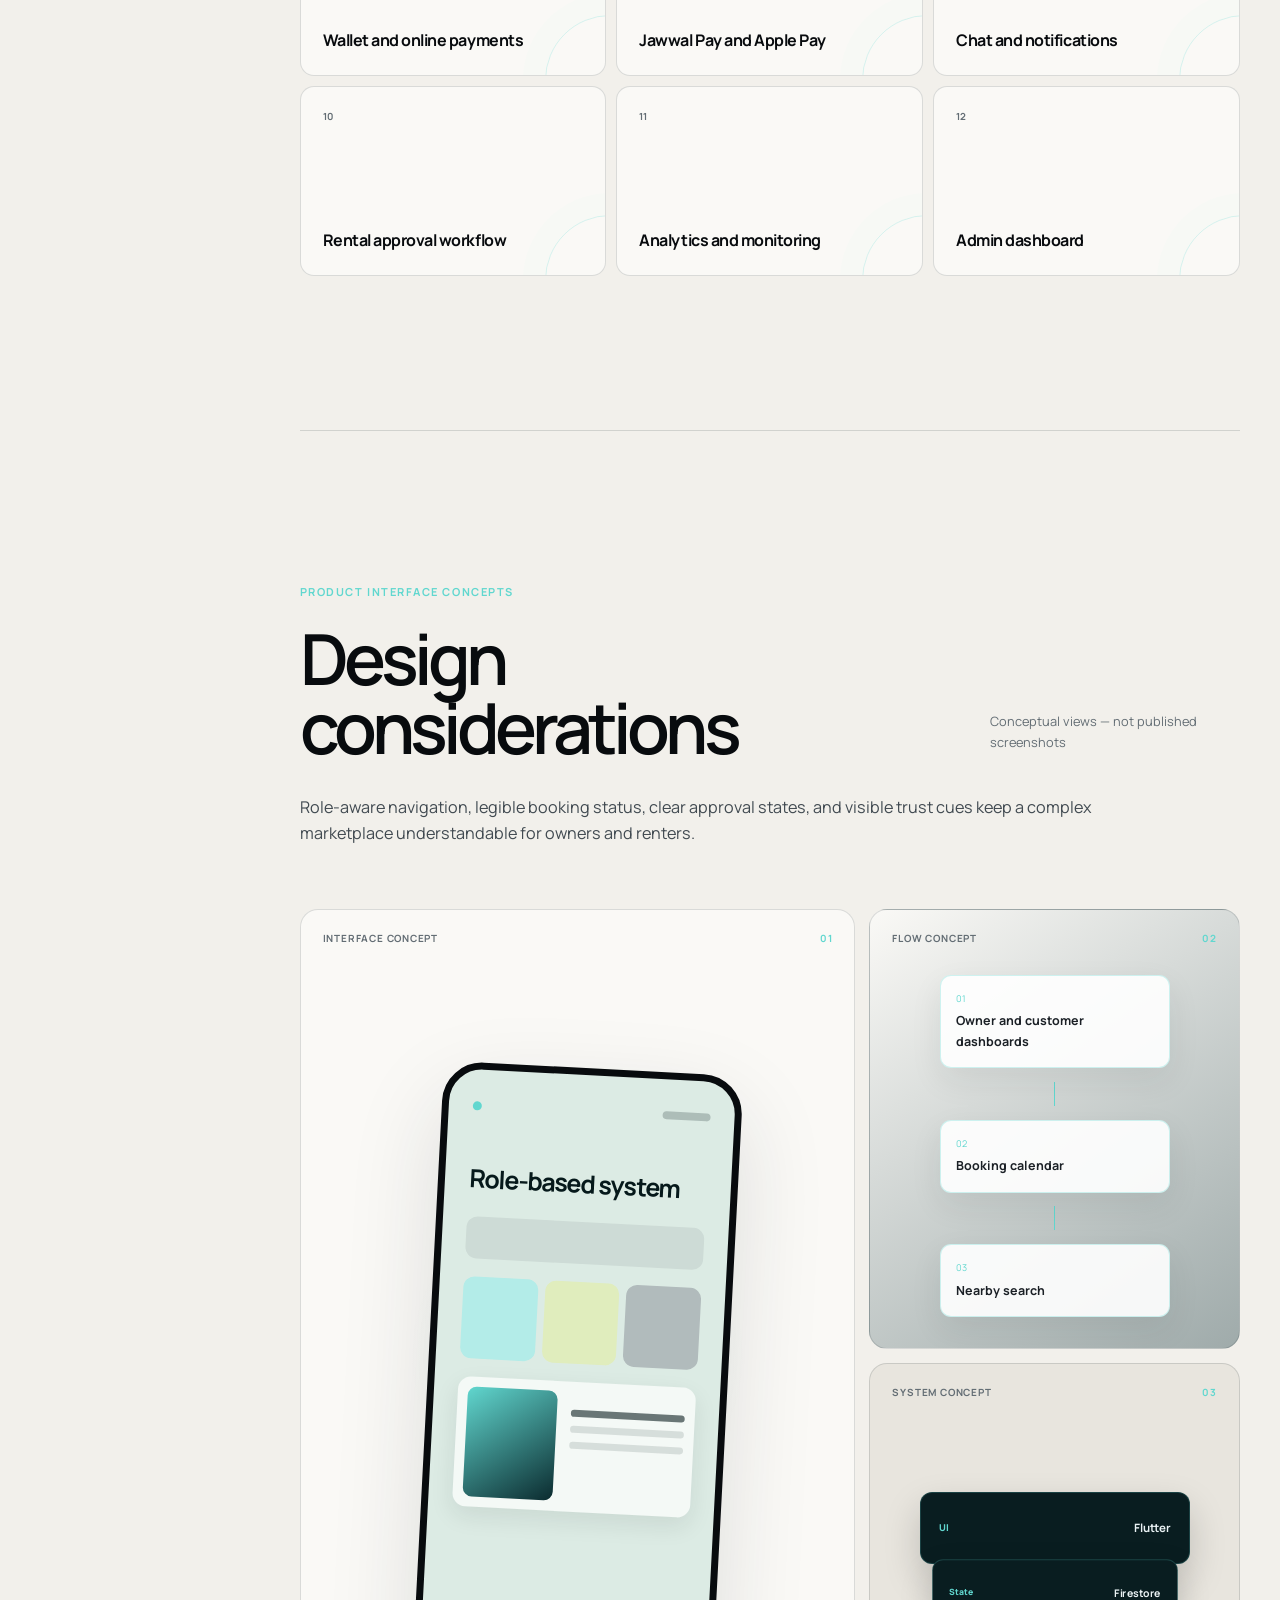
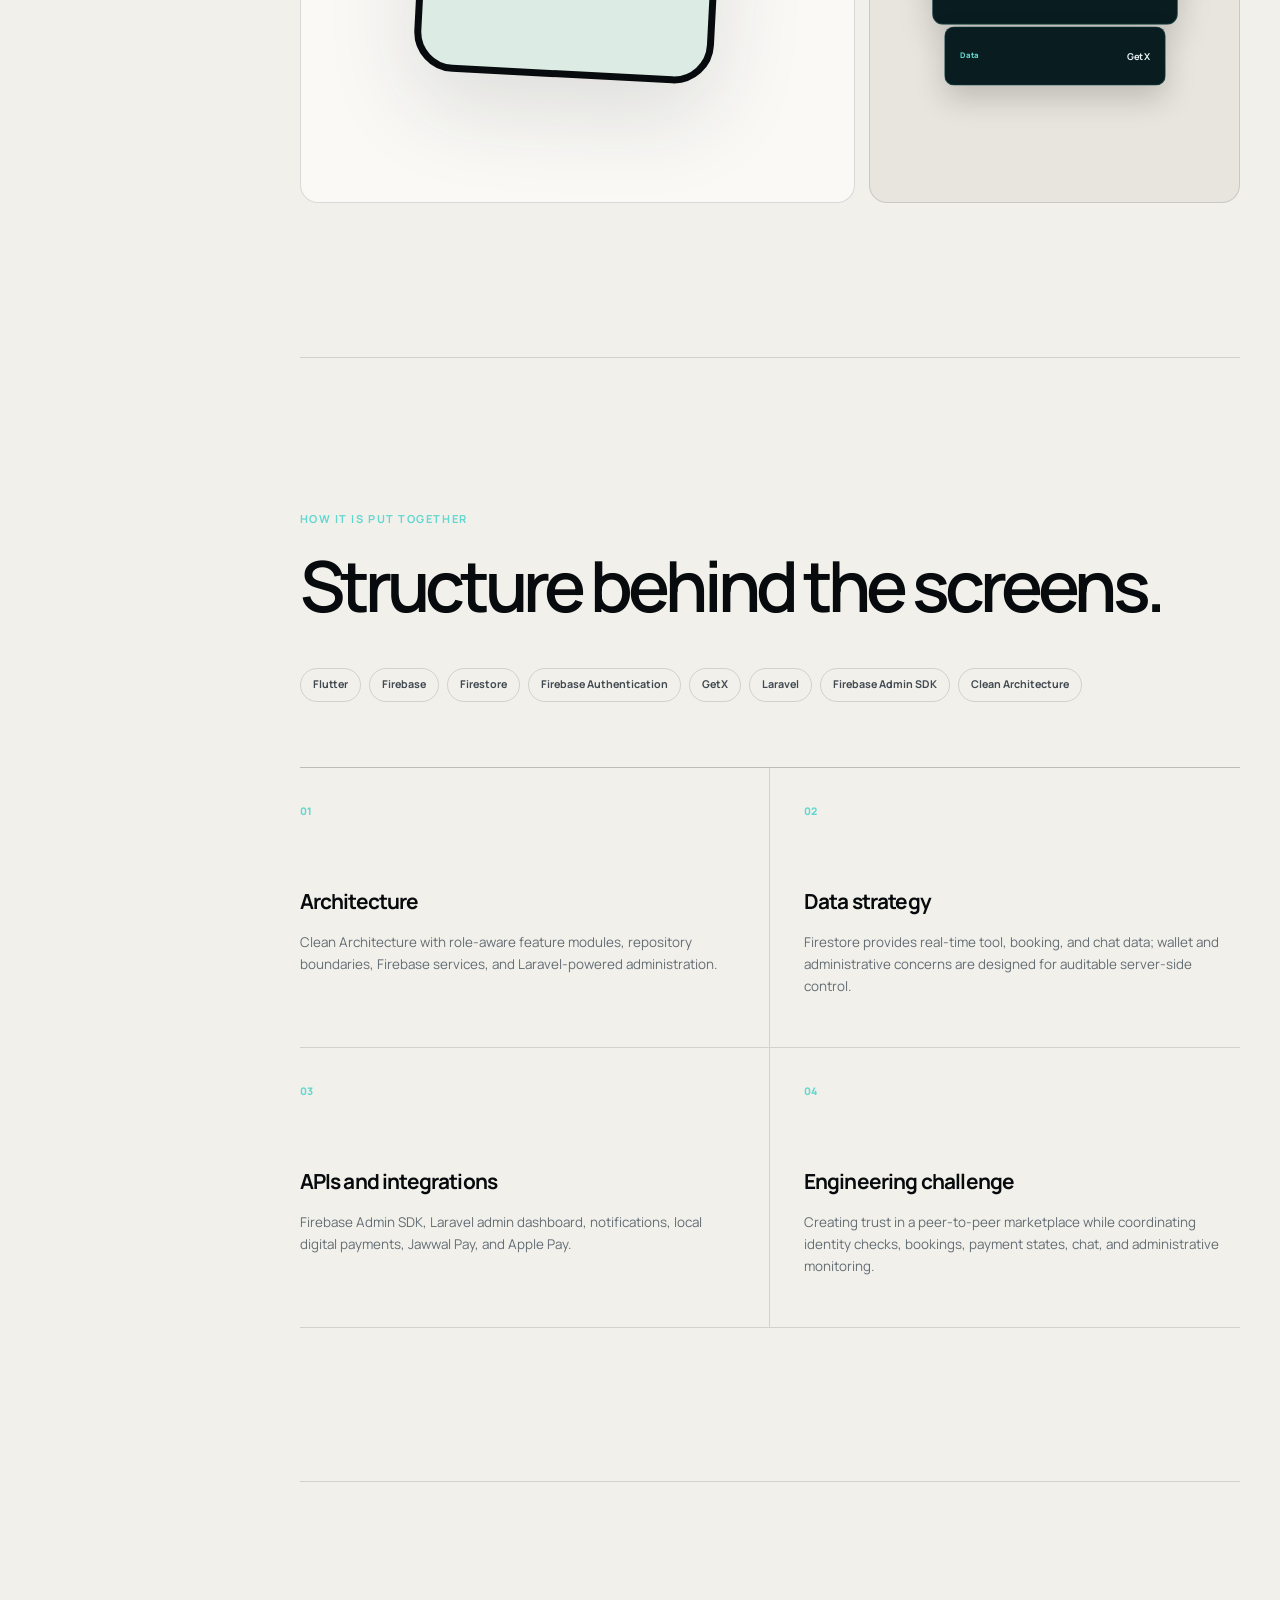
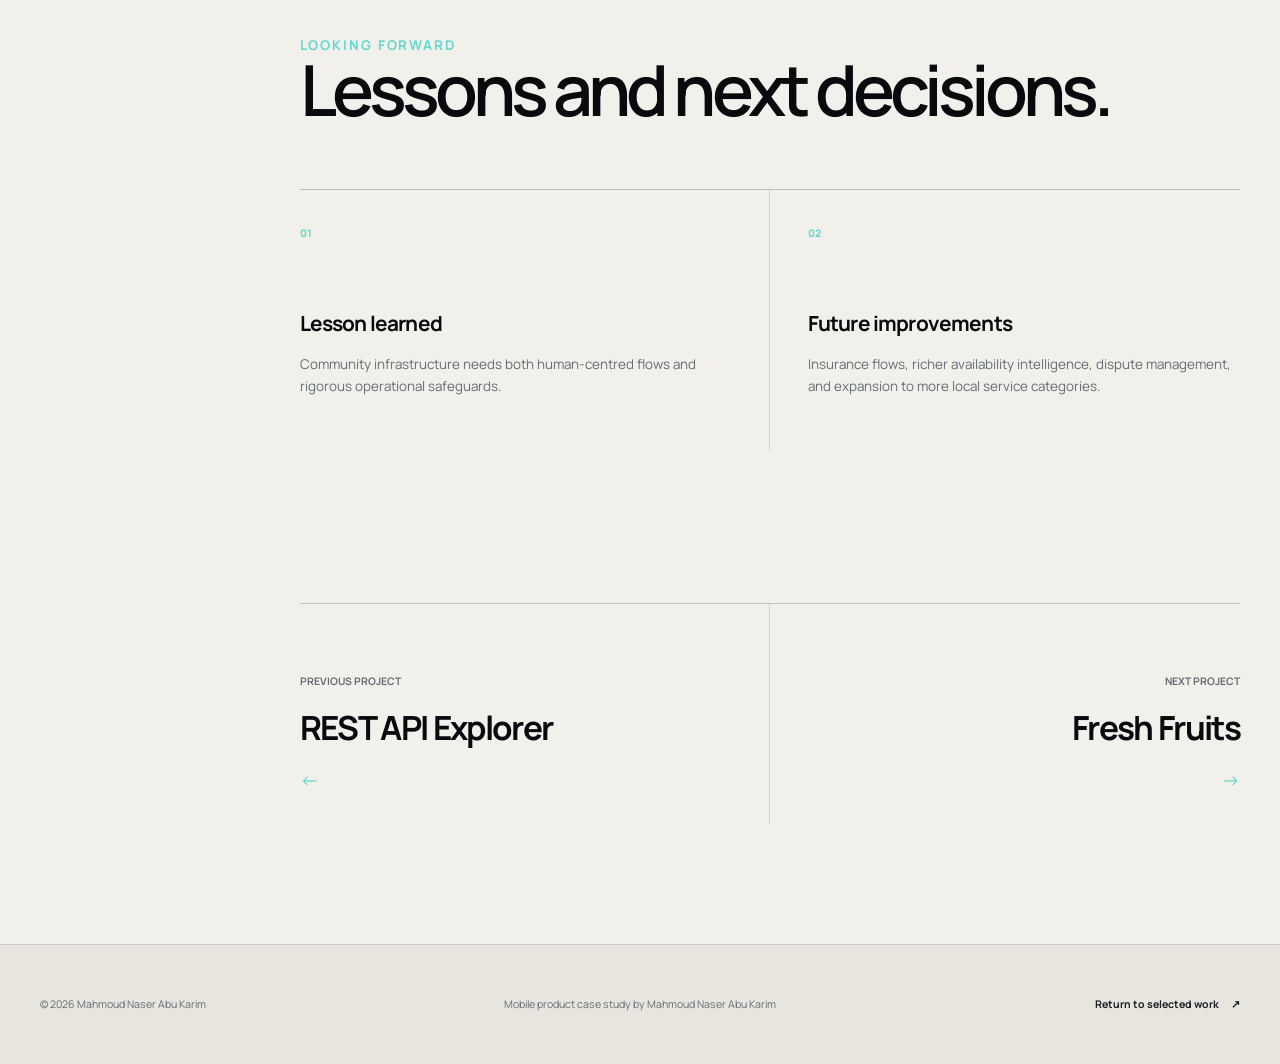
==== commit 23f64c4f: "commit2 commit2" ====
--- a/projects/adawati.html
+++ b/projects/adawati.html
@@ -1 +1,28 @@
-<!doctype html><html lang="en"><head><meta charset="utf-8"><meta name="viewport" content="width=device-width,initial-scale=1"><meta name="description" content="Adawati case study by Mahmoud Abu Karim."><title>Adawati — Mahmoud Abu Karim</title><link rel="stylesheet" href="../styles.css"><link rel="stylesheet" href="project.css"></head><body data-project="adawati"><div id="project-root"></div><script src="https://cdnjs.cloudflare.com/ajax/libs/gsap/3.12.5/gsap.min.js"></script><script src="project.js"></script></body></html>
+<!doctype html>
+<html lang="en" dir="ltr" data-theme="dark">
+  <head>
+    <meta charset="utf-8" />
+    <meta name="viewport" content="width=device-width, initial-scale=1" />
+    <meta name="description" content="Adawati is a role-based tool-rental marketplace connecting owners and renters through bookings, payments, and communication." />
+    <meta name="theme-color" content="#090c11" />
+    <meta property="og:title" content="Adawati — Case study by Mahmoud Abu Karim" />
+    <meta property="og:description" content="A role-based tool-rental marketplace connecting owners and renters through bookings, payments, and communication." />
+    <meta property="og:type" content="article" />
+    <meta property="og:image" content="../og-portfolio.png" />
+    <meta property="og:image:width" content="1536" />
+    <meta property="og:image:height" content="1024" />
+    <meta name="twitter:card" content="summary_large_image" />
+    <title>Adawati — Case study by Mahmoud Abu Karim</title>
+    <link rel="preconnect" href="https://fonts.googleapis.com" />
+    <link rel="preconnect" href="https://fonts.gstatic.com" crossorigin />
+    <link href="https://fonts.googleapis.com/css2?family=Manrope:wght@400;500;600;700;800&family=Noto+Sans+Arabic:wght@400;500;600;700;800&display=swap" rel="stylesheet" />
+    <script src="../i18n.js"></script>
+    <link rel="stylesheet" href="../styles.css" />
+    <link rel="stylesheet" href="project.css" />
+  </head>
+  <body data-project="adawati">
+    <div id="project-root"><main class="case-fallback"><a href="../index.html#work">← Back to portfolio</a><h1>Adawati</h1><p>A role-based tool-rental marketplace connecting tool owners with renters through trusted bookings, payments, and communication.</p></main></div>
+    <script src="project.js" defer></script>
+    <script src="../script.js" defer></script>
+  </body>
+</html>
--- a/styles.css
+++ b/styles.css
@@ -1,24 +1,1824 @@
-:root{--ink:#0a0d13;--paper:#f4f0e8;--cream:#e9e2d4;--lime:#c5f36a;--mint:#b6dfca;--line:rgba(10,13,19,.15);--muted:#71736e;--serif:'Playfair Display',Georgia,serif;--sans:'Manrope',sans-serif;--mono:'DM Mono',monospace}*{box-sizing:border-box}html{scroll-behavior:auto}body{margin:0;background:var(--paper);color:var(--ink);font-family:var(--sans);font-size:15px;line-height:1.55;overflow-x:hidden}.noise{position:fixed;inset:0;pointer-events:none;opacity:.07;z-index:20;background-image:url("data:image/svg+xml,%3Csvg viewBox='0 0 180 180' xmlns='http://www.w3.org/2000/svg'%3E%3Cfilter id='n'%3E%3CfeTurbulence type='fractalNoise' baseFrequency='.95' numOctaves='4' stitchTiles='stitch'/%3E%3C/filter%3E%3Crect width='100%25' height='100%25' filter='url(%23n)' opacity='.5'/%3E%3C/svg%3E")}#cursor-glow{width:450px;height:450px;background:radial-gradient(circle,rgba(197,243,106,.13),transparent 65%);position:fixed;z-index:0;pointer-events:none;transform:translate(-50%,-50%);opacity:0;transition:opacity .4s}.skip-link{position:absolute;left:-999px;top:8px;background:var(--lime);padding:10px;z-index:100}.skip-link:focus{left:8px}.site-header{height:80px;padding:0 clamp(24px,5vw,72px);display:flex;align-items:center;justify-content:space-between;position:absolute;top:0;left:0;width:100%;z-index:10;color:#fff}.brand{font:bold 25px var(--sans);letter-spacing:-2px;color:inherit;text-decoration:none}.brand span{color:var(--lime)}nav{display:flex;gap:29px;margin-left:10%}nav a,.site-footer a{color:inherit;text-decoration:none;font-size:12px;font-weight:700;letter-spacing:.02em}.header-cta{color:#fff;text-decoration:none;border-bottom:1px solid rgba(255,255,255,.5);padding-bottom:4px;font-size:12px;font-weight:700}.header-cta span{color:var(--lime);font-size:16px}.menu-button{display:none}.hero{min-height:780px;height:100svh;max-height:990px;background:var(--ink);color:white;position:relative;overflow:hidden;padding:150px clamp(24px,9vw,150px) 80px;display:flex;align-items:center}.hero-grid{position:absolute;inset:0;opacity:.22;background-image:linear-gradient(rgba(255,255,255,.07) 1px,transparent 1px),linear-gradient(90deg,rgba(255,255,255,.07) 1px,transparent 1px);background-size:76px 76px;mask-image:linear-gradient(to bottom,transparent,black 28%,black 70%,transparent)}#hero-canvas{position:absolute;inset:0;width:100%;height:100%;opacity:.85}.hero-copy{z-index:2;max-width:800px}.eyebrow{font:500 10px var(--mono);letter-spacing:.13em;text-transform:uppercase;margin:0 0 22px}.eyebrow i{width:6px;height:6px;display:inline-block;border-radius:99px;background:var(--lime);margin:0 8px 1px}.hero h1{font:600 clamp(52px,7.6vw,116px)/.96 var(--serif);letter-spacing:-.075em;margin:0}.hero h1 em,.section-heading h2 em,.statement em,.contact-section h2 em{font-style:italic;color:var(--lime);font-weight:600}.hero-description{max-width:430px;color:#c6c9c9;line-height:1.7;margin:29px 0}.hero-description strong{color:white}.hero-actions{display:flex;align-items:center;gap:27px}.button{display:inline-flex;align-items:center;gap:32px;text-decoration:none;font-size:12px;font-weight:800;transition:transform .2s}.button-primary{background:var(--lime);color:var(--ink);padding:16px 17px 16px 20px;border-radius:2px}.button-primary span{font-size:18px}.text-link,.arrow-link{color:inherit;text-decoration:none;font-size:12px;font-weight:800;border-bottom:1px solid currentColor;padding-bottom:4px}.text-link span,.arrow-link span{font-size:16px;margin-left:9px}.hero-visual{position:absolute;right:8vw;bottom:14%;width:clamp(270px,27vw,410px);height:clamp(330px,37vw,520px);z-index:2}.profile-frame{position:absolute;inset:6% 12%;background:#1b2632;border:1px solid rgba(255,255,255,.4);padding:10px;transform:rotate(5deg);box-shadow:20px 30px 70px #0008}.profile-placeholder{height:100%;background:linear-gradient(140deg,#2c4a4b,#17242f 55%,#7c9c67);display:flex;justify-content:center;align-items:center;position:relative;overflow:hidden}.profile-placeholder:after{content:'';position:absolute;width:110%;height:60%;bottom:-23%;background:#0e171e;border-radius:50% 50% 0 0}.profile-placeholder span{font:600 clamp(70px,9vw,140px) var(--serif);color:#d8e4bd;z-index:1;letter-spacing:-.1em}.profile-placeholder small{position:absolute;bottom:26px;left:20px;color:var(--lime);z-index:2;font:10px var(--mono);text-transform:uppercase;letter-spacing:.1em}.availability{position:absolute;bottom:-20px;left:-35px;background:var(--paper);color:var(--ink);padding:10px 13px;font:10px var(--mono);box-shadow:4px 5px 20px #0003}.availability span{display:inline-block;background:#5acb74;width:7px;height:7px;border-radius:10px;margin-right:6px}.orbit{position:absolute;border:1px solid rgba(197,243,106,.3);border-radius:50%}.orbit-one{width:130%;height:70%;top:14%;left:-13%;transform:rotate(-28deg)}.orbit-two{width:120%;height:70%;top:20%;left:-10%;transform:rotate(38deg);border-color:rgba(255,255,255,.16)}.hero-tag{position:absolute;padding:8px 12px;background:#fff;color:#111;font:10px var(--mono);box-shadow:5px 5px 15px #0005}.hero-tag b{color:#3b9e78;margin-left:7px}.tag-one{top:6%;right:-4%;transform:rotate(-6deg)}.tag-two{bottom:15%;left:-13%;transform:rotate(-5deg)}.hero-footer{position:absolute;bottom:30px;left:clamp(24px,5vw,72px);right:clamp(24px,5vw,72px);display:flex;align-items:center;gap:15px;color:#abb2b4;font:10px var(--mono);z-index:2}.scroll-line{height:1px;flex:1;background:#ffffff44;position:relative}.scroll-line:after{content:'';position:absolute;height:100%;width:25%;left:0;background:var(--lime);animation:scroll 2s infinite}@keyframes scroll{50%{left:75%}}.section{padding:130px clamp(24px,9vw,150px);position:relative}.section-label{font:500 10px var(--mono);letter-spacing:.1em;text-transform:uppercase;color:var(--muted);position:absolute;left:clamp(24px,5vw,72px);top:137px;writing-mode:vertical-rl;transform:rotate(180deg)}.intro-section{padding-top:165px;padding-bottom:165px}.intro-content{margin-left:16%;display:grid;grid-template-columns:1.4fr .7fr;gap:8vw;align-items:end}.statement{font:600 clamp(35px,4.4vw,68px)/1.11 var(--serif);letter-spacing:-.06em;margin:0}.statement em{color:#2a815f}.intro-details{max-width:330px;color:#51544f}.intro-details p{margin:0 0 28px}.section-heading h2{font:600 clamp(40px,5.2vw,78px)/1 var(--serif);letter-spacing:-.065em;margin:0}.section-heading h2 em{color:#238160}.journey-section{background:#d5e4d8}.journey-list{margin:70px 0 0 16%;border-top:1px solid var(--line)}.journey-list article{display:grid;grid-template-columns:60px 1fr 100px;gap:20px;padding:28px 0;border-bottom:1px solid var(--line);align-items:start}.journey-list span,.journey-list b{font:10px var(--mono);letter-spacing:.08em}.journey-list h3{font-size:20px;margin:0 0 5px;letter-spacing:-.04em}.journey-list p{margin:0;color:#4e5b51;max-width:560px}.journey-list b{text-align:right;color:#2a815f}.design-section{background:var(--ink);color:#f8f7f2}.design-section .section-label{color:#9b9d9b}.design-top{display:flex;align-items:end;justify-content:space-between;gap:40px}.design-top>p,.skills-head>p{max-width:350px;color:#bcbfbc;margin:0}.design-section .section-heading h2 em{color:var(--lime)}.design-cards{display:grid;grid-template-columns:1.25fr 1fr 1fr;gap:17px;margin-top:65px}.design-card{min-height:365px;padding:22px;position:relative;overflow:hidden;display:flex;flex-direction:column;justify-content:flex-end}.design-card>p{position:absolute;top:18px;right:20px;font:10px var(--mono);margin:0}.design-card h3{font-size:17px;letter-spacing:-.04em;margin:0 0 3px;z-index:1}.design-card small{font:10px var(--mono);z-index:1}.dark-card{background:#23343b;color:#eef1e9}.cream-card{background:#d9c9ad}.green-card{background:#b9df8c}.phone-wireframe{height:220px;width:117px;border:2px solid #e8f0dc;border-radius:17px;position:absolute;top:48px;left:calc(50% - 58px);transform:rotate(-9deg);padding:20px 10px}.phone-wireframe span{display:block;border:1px solid #b4c7b7;border-radius:3px;height:30px;margin:9px 0}.phone-wireframe span:nth-child(2){height:58px}.design-system{position:absolute;inset:52px 30px 100px;display:grid;grid-template-columns:repeat(4,1fr);gap:10px}.design-system i{background:#2d6c5e;border-radius:50%}.design-system i:nth-child(2){background:#f9f2e6}.design-system i:nth-child(3){background:#dc6c5e}.design-system i:nth-child(4){background:#171b23}.design-system b{font:600 35px var(--serif);align-self:end}.prototype-circle{position:absolute;left:50%;top:50%;transform:translate(-50%,-65%);width:135px;height:135px;border:1px solid #1e503f;border-radius:50%;display:grid;place-items:center;animation:spin 12s linear infinite}.prototype-circle:before,.prototype-circle:after{content:'';position:absolute;border-radius:50%;border:1px solid #1e503f}.prototype-circle:before{inset:-25px}.prototype-circle:after{inset:25px}.prototype-circle span{font:10px var(--mono);text-align:center}@keyframes spin{to{rotate:360deg}}.skills-section{background:#f8f4ec}.skills-head{display:flex;justify-content:space-between;align-items:end;gap:30px}.skill-groups{margin-top:65px;border-top:1px solid var(--line);margin-left:16%}.skill-groups article{display:grid;grid-template-columns:200px 1fr;padding:24px 0;border-bottom:1px solid var(--line)}.skill-groups article>span{font:10px var(--mono);text-transform:uppercase;color:var(--muted);letter-spacing:.07em}.skill-groups div{display:flex;flex-wrap:wrap;gap:8px}.skill-groups b{font-size:13px;border:1px solid var(--line);padding:7px 11px;border-radius:40px;font-weight:600}.services-section{background:#e7decf}.service-grid{display:grid;grid-template-columns:repeat(3,1fr);gap:1px;background:#bfb6a9;margin:70px -3vw 0}.service-grid article{background:#e7decf;padding:30px;min-height:300px;display:flex;flex-direction:column}.service-grid span{font-size:27px;color:#267c5d}.service-grid h3{font-size:20px;letter-spacing:-.05em;margin:62px 0 10px}.service-grid p{color:#595751;margin:0;max-width:255px}.service-grid small{font:10px var(--mono);text-transform:uppercase;letter-spacing:.07em;margin-top:auto;color:#4e7d66}.work-section{background:#10151c;color:#f4f0e8}.work-section .section-label{color:#969b9d}.work-head{display:flex;align-items:end;justify-content:space-between}.work-section .section-heading h2 em{color:var(--lime)}.projects{margin-top:65px;display:grid;grid-template-columns:1fr 1fr;gap:60px 24px}.project{min-width:0}.project.flagship{grid-column:span 2}.project-visual{height:440px;overflow:hidden;position:relative}.flagship .project-visual{height:520px}.adawati-visual{background:linear-gradient(120deg,#162f37,#2e5f61)}.ada-phone{height:84%;width:270px;background:#f7f1e7;border:8px solid #111b20;border-radius:29px;position:absolute;bottom:-15px;left:calc(50% - 135px);padding:28px 18px;color:#112326;box-shadow:10px 0 30px #07131580}.ada-top{width:80px;height:6px;background:#112326;border-radius:9px;margin:-18px auto 20px}.ada-title{font-size:23px;line-height:1.05;letter-spacing:-.07em}.ada-title b{color:#327e73}.ada-card{background:#cce177;padding:15px;border-radius:12px;margin-top:28px;font-size:10px;display:flex;flex-direction:column}.ada-card b{font-size:15px;margin-top:12px}.ada-nav{display:flex;justify-content:space-around;margin-top:28px}.ada-nav i{width:11px;height:11px;background:#b3c8c1;border-radius:50%}.ada-nav i:first-child{background:#327e73}.ada-bubble{position:absolute;left:calc(50% + 150px);top:36%;background:#f3efdf;color:#17232d;padding:15px;font-size:12px;line-height:1.2;box-shadow:7px 8px 20px #0003;transform:rotate(5deg)}.ada-bubble span{color:#408e72;font-size:20px}.fruit-visual{background:linear-gradient(150deg,#e7f6cc,#f9ffe9)}.fruit-phone,.hotel-phone,.recipe-phone{position:absolute;bottom:-15px;left:50%;transform:translateX(-50%);height:92%;width:245px;padding:35px 18px;background:#fff9ef;border:7px solid #222;border-radius:25px;color:#263b29;box-shadow:8px 8px 27px #2331}.fruit-phone small,.hotel-phone small,.recipe-phone small{font:10px var(--mono)}.fruit-phone h4,.hotel-phone h4{font:600 25px/1 var(--serif);letter-spacing:-.07em;margin:22px 0}.fruit-phone h4 i,.hotel-phone h4 i{color:#61a557}.fruit-item{height:68px;border-radius:10px;background:#ffd99e;padding:10px;display:flex;align-items:center;gap:10px;margin-bottom:9px}.fruit-item span{font-size:31px}.fruit-item b{font-size:11px;line-height:1.3}.fruit-item b small{font-size:8px}.fruit-item.second{background:#fecfd7}.hotel-visual{background:#ced8e1}.hotel-phone{color:#172737}.hotel-image{height:125px;border-radius:10px;background:linear-gradient(135deg,#306380,#9ec4cc 60%,#eac78e);margin:20px 0 10px}.hotel-phone>b{font-size:13px}.hotel-dots i{display:inline-block;width:5px;height:5px;background:#82a3b8;border-radius:50%;margin:20px 3px}.hotel-dots i:first-child{background:#234e69;width:16px;border-radius:4px}.recipe-visual{background:#f5c9a9}.recipe-phone{padding:32px 16px;color:#232d25}.recipe-search{background:#f1ece3;border-radius:9px;padding:10px;font-size:9px;color:#888}.recipe-phone h4{font-size:15px;margin:20px 0 12px}.recipe-photo{height:175px;background:#c6dfaf;display:grid;place-items:center;font-size:70px;border-radius:12px;margin-bottom:10px}.recipe-phone>b{font-size:13px;display:block}.recipe-phone>small{color:#8c8c8c}.project-info{padding-top:20px}.project-info>div:first-child{display:flex;justify-content:space-between;align-items:baseline;gap:16px}.project-info p{font-size:12px;color:#aeb5b5;max-width:470px}.project-info>div:first-child p{font:10px var(--mono);letter-spacing:.08em;text-transform:uppercase;color:#8b9996}.project-info h3{font:600 30px var(--serif);letter-spacing:-.06em;margin:0}.project-tags{display:flex;gap:7px;flex-wrap:wrap}.project-tags span{font:10px var(--mono);border:1px solid #ffffff33;padding:6px 9px;color:#c8cccc}.project-strip{border-top:1px solid #ffffff25;margin-top:80px;padding:20px 0;display:flex;gap:30px;align-items:center}.project-strip span{font:10px var(--mono);text-transform:uppercase;color:#8d9998;margin-right:auto}.project-strip b{font-size:12px}.principles-section{background:#d5e4d8}.principles-wrap{display:grid;grid-template-columns:1fr 1fr;gap:10vw}.principle-list{border-top:1px solid var(--line)}.principle-list article{display:grid;grid-template-columns:45px 1fr;gap:10px;border-bottom:1px solid var(--line);padding:24px 0}.principle-list span{font:10px var(--mono);color:#34755f}.principle-list h3{font-size:18px;margin:0 0 5px;letter-spacing:-.04em}.principle-list p{margin:0;color:#52655a}.workflow-section{background:var(--ink);color:#f4f0e8}.workflow-section .section-label{color:#a2a7a4}.workflow-section .section-heading h2 em{color:var(--lime)}.workflow-layout{display:flex;justify-content:space-between;gap:40px}.workflow-layout ol{list-style:none;padding:0;margin:0;width:48%;border-top:1px solid #ffffff34}.workflow-layout li{display:grid;grid-template-columns:46px 1fr 1fr;align-items:center;border-bottom:1px solid #ffffff34;padding:20px 0}.workflow-layout b{font:10px var(--mono);color:var(--lime)}.workflow-layout span{font-size:19px;letter-spacing:-.05em;font-weight:700}.workflow-layout p{font:12px var(--mono);color:#9ba6a3;margin:0}.testimonials-section{background:#f8f4ec}.testimonial-track{display:grid;grid-template-columns:1fr 1fr;gap:20px;margin:65px 0 0 16%}.testimonial-track article{background:#e7decf;padding:35px;min-height:290px;display:flex;flex-direction:column}.quote{font:50px/1 var(--serif);color:#39775f}.testimonial-track p{font:600 22px/1.3 var(--serif);letter-spacing:-.04em;margin:15px 0}.testimonial-track footer{display:flex;align-items:center;gap:10px;margin-top:auto}.avatar{width:32px;height:32px;border-radius:50%;display:grid;place-items:center;background:#7fae9b;font-size:12px}.avatar.a2{background:#d68d72}.testimonial-track b,.testimonial-track small{display:block;font-size:10px}.testimonial-track small{color:#75736c;font:9px var(--mono)}.contact-section{padding:150px clamp(24px,9vw,150px);background:#3f806b;color:#f7f2e7;text-align:center;position:relative;overflow:hidden}.contact-section>*{position:relative;z-index:1}.contact-section h2{font:600 clamp(44px,6vw,90px)/1 var(--serif);letter-spacing:-.07em;margin:0}.contact-section h2 em{color:var(--lime)}.contact-section>p:not(.eyebrow){margin:25px auto;color:#d8ede0}.contact-email{display:inline-flex;color:var(--ink);text-decoration:none;background:var(--lime);padding:17px 20px;font-size:13px;font-weight:800;margin-top:7px;gap:38px}.contact-email span{font-size:18px}.contact-orb{position:absolute;width:720px;height:720px;border:1px solid #ffffff44;border-radius:50%;left:50%;top:50%;transform:translate(-50%,-50%)}.contact-orb:before,.contact-orb:after{content:'';position:absolute;border:1px solid #ffffff25;border-radius:50%;inset:70px}.contact-orb:after{inset:145px}.site-footer{background:var(--ink);color:#e7e5dc;padding:25px clamp(24px,5vw,72px);display:flex;align-items:center;justify-content:space-between}.site-footer p{font:10px var(--mono);color:#99a09c;margin:0}.site-footer div{display:flex;gap:20px}.site-footer a{font:10px var(--mono);color:#d0d3ce}.site-footer .brand{font:700 21px var(--sans)}@media(max-width:800px){.site-header{height:70px}.site-header nav,.header-cta{display:none}.menu-button{display:block;background:none;border:0;padding:5px}.menu-button span{display:block;background:#fff;width:23px;height:1px;margin:5px}.hero{min-height:720px;padding:125px 24px 70px;align-items:flex-start}.hero h1{font-size:clamp(48px,14vw,75px)}.hero-visual{opacity:.65;right:-18px;bottom:6%;width:250px;height:330px}.hero-description{margin-top:22px;max-width:330px}.hero-actions{align-items:flex-start;flex-direction:column;gap:18px}.hero-footer{left:24px;right:24px}.section{padding:95px 24px}.section-label{position:static;writing-mode:initial;transform:none;margin-bottom:44px}.intro-section{padding-top:95px;padding-bottom:100px}.intro-content,.principles-wrap{margin:0;display:block}.intro-details{margin-top:30px}.design-top,.skills-head,.work-head,.workflow-layout{display:block}.design-top>p,.skills-head>p{margin-top:25px}.design-cards{grid-template-columns:1fr;margin-top:35px}.design-card{min-height:300px}.skill-groups{margin:40px 0 0}.skill-groups article{grid-template-columns:1fr;gap:15px}.service-grid{grid-template-columns:1fr;margin:40px 0 0}.service-grid article{min-height:230px}.service-grid h3{margin-top:35px}.projects{grid-template-columns:1fr;gap:45px;margin-top:45px}.project.flagship{grid-column:span 1}.project-visual,.flagship .project-visual{height:380px}.project-strip{margin-top:55px;flex-wrap:wrap;gap:12px}.project-strip span{width:100%}.workflow-layout ol{width:100%;margin-top:45px}.workflow-layout li{grid-template-columns:35px 1fr;gap:8px}.workflow-layout li p{grid-column:2}.testimonial-track{grid-template-columns:1fr;margin:45px 0 0}.testimonial-track article{min-height:240px}.contact-section{padding:110px 24px}.site-footer{display:grid;grid-template-columns:1fr 1fr;gap:15px}.site-footer div{justify-content:flex-end}.site-footer p{grid-column:span 2;order:3}.journey-list{margin:40px 0 0}.journey-list article{grid-template-columns:30px 1fr}.journey-list b{display:none}}@media(prefers-reduced-motion:reduce){*,*:before,*:after{animation-duration:.01ms!important;animation-iteration-count:1!important;scroll-behavior:auto!important}}
-/* Palette refinement override */
-:root{--ink:#111325!important;--paper:#f7f4f8!important;--cream:#eee6ef!important;--lime:#c8b6ff!important;--mint:#ddd1f2!important;--line:rgba(17,19,37,.16)!important;--muted:#5f6073!important}
-/* Component-level palette and accessibility refinements */
-#cursor-glow{background:radial-gradient(circle,rgba(200,182,255,.16),transparent 65%)}.statement em,.section-heading h2 em{color:#6956a8}.journey-section,.principles-section{background:#e6dff0}.green-card{background:#d7c5ec}.dark-card{background:#292447}.cream-card{background:#ead7da}.design-system i{background:#725fae}.prototype-circle,.prototype-circle:before,.prototype-circle:after{border-color:#655093}.service-grid article{background:#eee6ef}.service-grid span,.service-grid small,.journey-list b,.principle-list span{color:#655093}.contact-section{background:linear-gradient(135deg,#493b78,#8b5b7b)}.adawati-visual{background:linear-gradient(120deg,#242344,#584568)}.ada-card{background:#d7c5ec}.ada-title b,.ada-bubble span{color:#7655a8}.fruit-visual{background:linear-gradient(150deg,#eee4f6,#f7eef2)}.recipe-visual{background:#e9c9d0}.work-section,.workflow-section{background:#111325}.project-link{display:block;color:inherit;text-decoration:none}.project-link:focus-visible,.skill-tabs button:focus-visible,.skill-search input:focus-visible{outline:3px solid var(--lime);outline-offset:4px}.project-info h3 span{color:var(--lime);font:20px var(--mono)}.project-link:hover .project-visual{transform:translateY(-5px);filter:saturate(1.08)}.project-visual{transition:transform .35s ease,filter .35s ease}.mini-visual{height:230px;display:grid;place-items:center;font:600 80px var(--serif);letter-spacing:-.1em}.mini-visual.beauty{background:linear-gradient(135deg,#f2b8c9,#a45e81);color:#fff}.mini-visual.quiz{background:linear-gradient(135deg,#c7b8ee,#5a4b91);color:#fff}.mini-visual.api{background:linear-gradient(135deg,#c0d7f1,#38628a);color:#102236}
-.profile-frame{border-radius:50%;padding:12px;background:linear-gradient(140deg,rgba(255,255,255,.65),rgba(200,182,255,.3));backdrop-filter:blur(12px);box-shadow:0 0 0 11px rgba(200,182,255,.08),20px 30px 80px #09091a99;transform:rotate(3deg)}.profile-placeholder{border-radius:50%;background:radial-gradient(circle at 35% 25%,#cfc0ee,#645586 48%,#211e39 72%)}.profile-placeholder:after{background:#17152b}.hero-visual{width:clamp(300px,31vw,455px);height:clamp(370px,42vw,555px)}.hero h1{font-size:clamp(66px,9vw,135px)}.hero h1 span{color:#fff}.profile-placeholder span{color:#f5ebff}.hero-tag b{color:#7655a8}.orbit-one{border-color:rgba(200,182,255,.42)}
-.skills-explorer{margin:62px 0 0 16%}.skill-search{display:flex;align-items:center;gap:10px;border-bottom:1px solid var(--line);padding:0 0 13px;color:#675c85}.skill-search input{appearance:none;border:0;background:transparent;width:100%;font:600 18px var(--sans);color:var(--ink);outline:none}.skill-search input::placeholder{color:#8a8791}.skill-tabs{display:flex;flex-wrap:wrap;gap:8px;margin:22px 0}.skill-tabs button{border:1px solid var(--line);background:transparent;border-radius:30px;padding:8px 12px;font:500 10px var(--mono);text-transform:uppercase;letter-spacing:.06em;color:var(--ink);cursor:pointer}.skill-tabs button.active,.skill-tabs button:hover{background:var(--ink);color:#fff;border-color:var(--ink)}.skill-card-grid{display:grid;grid-template-columns:repeat(3,1fr);gap:12px}.skill-card-grid article{background:#fff;border:1px solid rgba(17,19,37,.09);padding:20px;min-height:170px;transition:transform .3s,box-shadow .3s}.skill-card-grid article:hover{transform:translateY(-5px);box-shadow:0 18px 30px rgba(47,35,80,.12)}.skill-card-grid article.hidden{display:none}.skill-card-grid i{font-style:normal;color:#725fae;font-size:20px}.skill-card-grid span{display:block;color:#777384;font:9px var(--mono);letter-spacing:.06em;text-transform:uppercase;margin:21px 0 6px}.skill-card-grid h3{font-size:16px;letter-spacing:-.04em;margin:0}.skill-card-grid p{color:#5f6073;font-size:12px;line-height:1.55;margin:7px 0 0}.skills-note{font-size:11px;color:#5f6073;margin-top:18px}.site-footer{margin-top:0;padding:48px clamp(24px,5vw,72px);background:linear-gradient(115deg,#111325,#272142);border-top:1px solid rgba(255,255,255,.12)}.site-footer div{gap:14px;flex-wrap:wrap}.site-footer a{color:#f5effa}.site-footer p{color:#cbc5d5}
-@media(max-width:800px){.skills-explorer{margin:40px 0 0}.skill-card-grid{grid-template-columns:1fr}.mini-visual{height:180px}.site-footer div{justify-content:flex-start}.hero h1{font-size:clamp(58px,16vw,86px)}.profile-frame{border-radius:50%}}
-.profile-placeholder{isolation:isolate}.profile-placeholder:after{z-index:1;opacity:.1}.profile-placeholder img{position:absolute;inset:0;width:100%;height:100%;object-fit:cover;object-position:center 28%;z-index:0;filter:contrast(1.03) saturate(.96)}.profile-placeholder small{z-index:2;text-shadow:0 1px 8px #111}
-.hero #hero-canvas{z-index:0;opacity:.3}.hero-grid{z-index:0}.hero-copy,.hero-footer{z-index:3}.hero-visual{z-index:4!important;right:7vw!important;bottom:10%!important;opacity:1!important;isolation:isolate}.profile-frame{display:block!important;z-index:2}.profile-placeholder{display:block!important;background:#27213e!important;overflow:hidden}.profile-placeholder img{display:block!important;visibility:visible!important;opacity:1!important;object-fit:cover!important;object-position:center 22%!important}.orbit{z-index:1}.availability,.hero-tag{z-index:5}
-.brand-photo{width:46px;height:46px;border-radius:50%;padding:3px;background:rgba(255,255,255,.16);border:1px solid rgba(232,222,255,.8);backdrop-filter:blur(10px);overflow:hidden;box-shadow:0 6px 18px #07071355;transition:transform .3s,box-shadow .3s}.brand-photo:hover{transform:translateY(-3px) scale(1.06);box-shadow:0 10px 25px #c8b6ff55}.brand-photo img{display:block;width:100%;height:100%;border-radius:50%;object-fit:cover;object-position:center 22%}.hero-visual{width:clamp(340px,34vw,510px)!important;height:auto!important;aspect-ratio:1/1;animation:hero-float 5.5s ease-in-out infinite}.profile-frame{inset:3%!important;border-radius:50%!important}.profile-placeholder{border-radius:50%!important}.profile-placeholder img{object-position:center 24%!important}.profile-placeholder:after{display:none}@keyframes hero-float{50%{transform:translateY(-13px)}}
-.skill-card-grid{display:block!important}.skill-category{margin:38px 0 55px}.skill-category.hidden{display:none}.skill-category>header{display:flex;gap:13px;align-items:center;margin-bottom:16px}.skill-category>header>i{font:24px var(--serif);font-style:normal;color:#70599b;width:42px;height:42px;border-radius:50%;display:grid;place-items:center;background:#e7dff4}.skill-category>header span{font:9px var(--mono);letter-spacing:.09em;text-transform:uppercase;color:#716c80}.skill-category>header h3{margin:0;font-size:21px;letter-spacing:-.045em}.category-card-grid{display:grid;grid-template-columns:repeat(3,1fr);gap:12px}.category-card-grid article{position:relative;overflow:hidden;min-height:172px;background:linear-gradient(135deg,rgba(255,255,255,.84),rgba(245,239,250,.67));border:1px solid rgba(200,182,255,.58);border-radius:12px;padding:19px;backdrop-filter:blur(14px);transition:transform .35s,box-shadow .35s,border-color .35s}.category-card-grid article:before{content:'';position:absolute;width:150px;height:150px;right:-70px;top:-70px;border-radius:50%;background:radial-gradient(circle,rgba(200,182,255,.42),transparent 68%);opacity:0;transition:opacity .35s}.category-card-grid article:hover{transform:translateY(-7px);box-shadow:0 20px 35px rgba(61,46,103,.14);border-color:#9f87dc}.category-card-grid article:hover:before{opacity:1}.category-card-grid article>i{font-style:normal;color:#70599b;font-size:19px;position:relative}.category-card-grid article h3{font-size:16px;letter-spacing:-.04em;margin:25px 0 6px;position:relative}.category-card-grid article p{font-size:12px;color:#5f6073;line-height:1.55;margin:0;position:relative}.category-card-grid article b{display:block;font:9px var(--mono);letter-spacing:.06em;text-transform:uppercase;color:#70599b;margin-top:15px;opacity:0;transform:translateY(7px);transition:.3s;position:relative}.category-card-grid article:hover b{opacity:1;transform:translateY(0)}.category-card-grid article.hidden{display:none}
-.projects .project{position:relative;border:1px solid transparent;border-radius:14px;padding:7px;transition:transform .45s ease,border-color .45s,box-shadow .45s}.projects .project:before{content:'';position:absolute;inset:20% 10%;z-index:0;background:radial-gradient(circle,rgba(200,182,255,.24),transparent 68%);filter:blur(22px);opacity:0;transition:opacity .45s}.projects .project:hover{transform:translateY(-9px);border-color:rgba(200,182,255,.62);box-shadow:0 25px 42px rgba(0,0,0,.25)}.projects .project:hover:before{opacity:1}.projects .project-link{position:relative;z-index:1}.projects .project-visual{border-radius:9px;border:1px solid rgba(255,255,255,.17);box-shadow:inset 0 0 0 1px rgba(255,255,255,.07);transform-origin:center;transition:transform .55s cubic-bezier(.2,.8,.2,1),filter .55s}.projects .project:hover .project-visual{transform:scale(1.025);filter:saturate(1.13) brightness(1.06)}.projects .project-info h3{transition:transform .35s,color .35s}.projects .project:hover .project-info h3{transform:translateX(7px);color:#e0d3ff}.projects .project-tags{opacity:.68;transform:translateY(7px);transition:opacity .35s,transform .35s}.projects .project:hover .project-tags{opacity:1;transform:translateY(0)}.projects .project-info h3 span{display:inline-block;transition:transform .35s}.projects .project:hover .project-info h3 span{transform:translate(5px,-3px)}
-@media(max-width:800px){.brand-photo{width:42px;height:42px}.hero-visual{width:min(78vw,380px)!important;right:-7vw!important;bottom:9%!important}.category-card-grid{grid-template-columns:1fr}.skill-category{margin:30px 0 42px}.projects .project{padding:0;border-radius:0}.projects .project:hover{transform:none;box-shadow:none;border-color:transparent}}
-/* Reference-inspired technical interface refinement: original content and structure retained. */
-:root{--ink:#050d1a!important;--paper:#f5f7fb!important;--cream:#e8eff8!important;--lime:#42d7ff!important;--mint:#a9c8ff!important;--line:rgba(8,32,65,.16)!important;--muted:#52647c!important}.site-header{top:14px!important;left:clamp(15px,2vw,32px)!important;width:calc(100% - clamp(30px,4vw,64px))!important;height:62px!important;padding:0 18px!important;border:1px solid rgba(130,189,255,.18);border-radius:14px;background:rgba(3,13,30,.67);backdrop-filter:blur(18px);box-shadow:0 8px 35px rgba(0,0,0,.2)}.site-header nav{margin-left:auto!important;margin-right:5vw;gap:26px}.site-header nav a{color:#dceaff!important}.header-cta{padding:9px 12px!important;border:1px solid rgba(88,204,255,.35)!important;border-radius:8px;background:rgba(51,175,255,.12);color:#e4f8ff!important}.brand-photo{border-color:#5ccfff!important;background:#0c2748!important;box-shadow:0 0 0 3px rgba(66,215,255,.12),0 8px 22px #0008!important}.hero{background:radial-gradient(circle at 72% 40%,rgba(27,108,185,.35),transparent 27%),radial-gradient(circle at 38% 65%,rgba(76,49,163,.22),transparent 31%),#050d1a!important}.hero-grid{opacity:.36!important;background-image:linear-gradient(rgba(103,190,255,.1) 1px,transparent 1px),linear-gradient(90deg,rgba(103,190,255,.1) 1px,transparent 1px)!important}.hero-system{display:flex;justify-content:space-between;align-items:center;max-width:720px;color:#8eb0d9;font:10px var(--mono);letter-spacing:.12em;text-transform:uppercase;margin:0 0 26px}.hero-system b{color:#58d9ff;font-weight:500}.hero .eyebrow{color:#bfddfb!important}.hero .eyebrow i{background:#42d7ff!important;box-shadow:0 0 10px #42d7ff}.hero h1{max-width:890px;font:700 clamp(51px,6.6vw,104px)/.94 var(--sans)!important;letter-spacing:-.075em!important}.hero h1 em{display:inline;color:#eff8ff!important;font-style:normal!important;background:linear-gradient(90deg,#fff,#70dfff 58%,#a99aff);background-clip:text;-webkit-background-clip:text;-webkit-text-fill-color:transparent}.hero-description{max-width:555px!important;color:#bbcadb!important}.button-primary{background:linear-gradient(110deg,#159fd5,#5755e8)!important;color:#fff!important;box-shadow:0 12px 27px rgba(24,128,225,.27)}.text-link{color:#e7f7ff!important}.hero-stack{display:flex;flex-wrap:wrap;gap:9px;margin-top:28px}.hero-stack span{border:1px solid rgba(93,199,255,.29);border-radius:8px;background:rgba(13,47,80,.36);padding:8px 10px;color:#b9e6fa;font:9px var(--mono);letter-spacing:.04em}.hero-visual{right:7vw!important;bottom:11%!important}.profile-frame{background:linear-gradient(135deg,rgba(87,211,255,.8),rgba(105,87,255,.5))!important;box-shadow:0 0 0 14px rgba(61,183,255,.06),0 25px 90px #000a!important}.profile-placeholder{background:#0b1730!important}.profile-placeholder:before{content:'';position:absolute;inset:0;background:linear-gradient(140deg,rgba(15,96,152,.2),transparent 46%,rgba(84,59,168,.24));z-index:2;pointer-events:none}.profile-placeholder img{filter:contrast(1.06) saturate(.94)!important}.hero-tag{background:rgba(9,29,54,.86)!important;border:1px solid rgba(109,213,255,.35);color:#d9f6ff!important;backdrop-filter:blur(10px)}.hero-tag b{color:#45d9ff!important}.availability{background:#0b213f!important;color:#e2f5ff!important;border:1px solid rgba(100,211,255,.35);box-shadow:0 10px 25px #0007}.availability span{background:#42d7ff!important;box-shadow:0 0 11px #42d7ff}.orbit-one{border-color:rgba(74,202,255,.5)!important}.scroll-line:after{background:#42d7ff!important}.hero-footer{color:#b4c5d8!important}
-.section-heading h2 em,.statement em{color:#197cbc!important}.journey-section,.principles-section{background:#e8eff8!important}.design-section,.work-section,.workflow-section{background:#050d1a!important}.work-section .section-heading h2 em,.design-section .section-heading h2 em,.workflow-section .section-heading h2 em{color:#46d7ff!important}.contact-section{background:radial-gradient(circle at 50% 0%,#1a80c2,#071a38 68%)!important}.contact-section h2 em{color:#70dfff!important}.contact-email{background:linear-gradient(110deg,#42d7ff,#6f6dff)!important;color:#041121!important}.site-footer{background:linear-gradient(115deg,#050d1a,#0d2850)!important}.category-card-grid article{background:linear-gradient(135deg,rgba(255,255,255,.92),rgba(232,243,255,.75))!important;border-color:rgba(64,170,234,.28)!important}.category-card-grid article>i,.skill-category>header>i{color:#168ed0!important}.skill-category>header>i{background:#d7efff!important}.category-card-grid article:before{background:radial-gradient(circle,rgba(66,215,255,.26),transparent 68%)!important}.category-card-grid article:hover{border-color:#42bdf0!important}.projects .project:before{background:radial-gradient(circle,rgba(66,215,255,.25),transparent 68%)!important}.projects .project:hover{border-color:rgba(66,215,255,.68)!important}.projects .project:hover .project-info h3{color:#86e8ff!important}.projects .project-info h3 span{color:#42d7ff!important}
-@media(max-width:800px){.site-header{top:9px!important;left:10px!important;width:calc(100% - 20px)!important;height:57px!important}.site-header nav{background:#08172be8;border:1px solid #3ebde055;border-radius:10px;padding:14px;position:absolute;right:0;top:64px;margin:0!important}.hero-system{margin-top:6px}.hero h1{font-size:clamp(46px,12.8vw,73px)!important}.hero-stack{max-width:290px}.hero-visual{right:-10vw!important;bottom:8%!important;opacity:.82!important}}
-.theme-toggle{display:inline-flex;align-items:center;gap:7px;border:1px solid rgba(100,205,255,.35);border-radius:8px;background:rgba(11,39,72,.56);color:#dff6ff;padding:8px 10px;font:700 10px var(--mono);cursor:pointer;transition:transform .25s,background .25s}.theme-toggle:hover{background:rgba(40,141,207,.34);transform:translateY(-2px)}.theme-toggle span{font-size:16px;line-height:1}.brand-skill-logo,.concept-skill-logo{width:34px!important;height:34px!important;min-width:34px;border-radius:10px;display:grid!important;place-items:center;background:rgba(33,144,211,.1);padding:6px!important;overflow:hidden}.brand-skill-logo img{display:block;width:100%;height:100%;object-fit:contain}.concept-skill-logo{color:#42d7ff!important;font:700 9px var(--mono)!important;letter-spacing:-.05em;padding:4px!important;text-align:center}.category-card-grid article:hover .brand-skill-logo{transform:rotate(-5deg) scale(1.08);background:rgba(66,215,255,.18)}
-body[data-theme="dark"]{--ink:#eaf5ff!important;--paper:#071221!important;--cream:#0b1a2e!important;--line:rgba(150,207,255,.16)!important;--muted:#a7b9ce!important;color:#eaf5ff}body[data-theme="dark"] .intro-section,body[data-theme="dark"] .skills-section{background:#071221!important}body[data-theme="dark"] .journey-section,body[data-theme="dark"] .principles-section{background:#0b1a2e!important}body[data-theme="dark"] .services-section{background:#0c1d34!important}body[data-theme="dark"] .service-grid{background:#1b3653!important}body[data-theme="dark"] .service-grid article{background:#0c1d34!important}body[data-theme="dark"] .statement,body[data-theme="dark"] .section-heading h2,body[data-theme="dark"] .journey-list h3,body[data-theme="dark"] .principle-list h3{color:#f0f8ff!important}body[data-theme="dark"] .intro-details,body[data-theme="dark"] .journey-list p,body[data-theme="dark"] .principle-list p,body[data-theme="dark"] .service-grid p,body[data-theme="dark"] .skills-head>p,body[data-theme="dark"] .design-top>p{color:#b7c9dc!important}body[data-theme="dark"] .skill-category>header h3{color:#eff8ff}body[data-theme="dark"] .category-card-grid article{background:linear-gradient(135deg,rgba(15,39,67,.9),rgba(11,29,50,.82))!important;border-color:rgba(89,201,255,.28)!important;box-shadow:inset 0 1px rgba(255,255,255,.04)}body[data-theme="dark"] .category-card-grid article h3{color:#f2f9ff}body[data-theme="dark"] .category-card-grid article p,body[data-theme="dark"] .skill-search input,body[data-theme="dark"] .skills-note{color:#b9cbe0!important}body[data-theme="dark"] .skill-search{border-color:rgba(141,207,255,.3)}body[data-theme="dark"] .skill-search input::placeholder{color:#8095ad}body[data-theme="dark"] .skill-tabs button{color:#d9ecff;border-color:rgba(141,207,255,.34)}body[data-theme="dark"] .skill-tabs button.active,body[data-theme="dark"] .skill-tabs button:hover{background:#42bfe8;color:#041323;border-color:#42bfe8}body[data-theme="dark"] .theme-toggle{background:#dff5ff;color:#06203a;border-color:#dff5ff}body[data-theme="dark"] .project-info h3{color:#f5fbff}body[data-theme="dark"] .project-info p{color:#b4c5d7}body[data-theme="dark"] .profile-placeholder:before{background:linear-gradient(140deg,rgba(18,123,193,.22),transparent 46%,rgba(57,32,142,.25))}.site-header{transition:background .3s,border-color .3s}
-body[data-theme="light"] .theme-toggle{background:#0b294e;color:#eaf8ff;border-color:#6fcdf2}body[data-theme="light"] .brand-skill-logo,body[data-theme="light"] .concept-skill-logo{background:#e4f5ff}
-@media(max-width:800px){.theme-toggle{margin-left:auto}.theme-toggle b{display:none}.theme-toggle{width:38px;height:38px;justify-content:center;padding:0}.site-header .brand-photo{margin-right:auto}}
-.site-header{position:absolute!important}.site-header .brand-photo{position:absolute!important;left:18px!important;top:7px!important;width:48px!important;height:48px!important;z-index:3}.site-header nav{margin-left:auto!important}.theme-toggle{margin-right:18px!important}.header-cta{margin-left:0!important}.skill-category{margin-top:52px!important}.skill-category>header{margin-bottom:21px!important}.skill-category>header>i{width:50px!important;height:50px!important;font-size:27px!important}.skill-category>header h3{font-size:25px!important}.category-card-grid{gap:16px!important}.category-card-grid article{min-height:210px!important;padding:24px!important;border-radius:14px!important}.brand-skill-logo,.concept-skill-logo{width:46px!important;height:46px!important;min-width:46px!important;border-radius:13px!important;padding:8px!important}.category-card-grid article h3{font-size:19px!important;margin-top:29px!important}.category-card-grid article p{font-size:13px!important;line-height:1.65!important}.category-card-grid article b{font-size:10px!important;margin-top:19px!important}@media(max-width:800px){.site-header .brand-photo{left:10px!important;top:7px!important;width:42px!important;height:42px!important}.theme-toggle{margin-right:10px!important}.category-card-grid article{min-height:190px!important}.skill-category>header h3{font-size:22px!important}}
-.site-footer{display:grid!important;grid-template-columns:58px minmax(180px,1fr) auto!important;align-items:center!important;gap:28px!important;padding:30px clamp(24px,5vw,72px)!important}.site-footer .footer-photo{display:block!important;width:52px!important;height:52px!important;padding:3px!important;border-radius:50%!important;background:linear-gradient(140deg,#5bddff,#6e66ff)!important;box-shadow:0 0 0 4px rgba(66,215,255,.12),0 12px 28px #0008!important;overflow:hidden;transition:transform .3s,box-shadow .3s}.site-footer .footer-photo:hover{transform:translateY(-4px) rotate(3deg);box-shadow:0 0 0 5px rgba(66,215,255,.22),0 16px 32px #0009!important}.site-footer .footer-photo img{display:block;width:100%;height:100%;border-radius:50%;object-fit:cover;object-position:center 22%}.site-footer p{font-size:11px!important;letter-spacing:.03em}.site-footer .footer-links{display:flex!important;align-items:center!important;justify-content:flex-end!important;gap:10px!important}.site-footer .footer-links a{display:inline-flex!important;align-items:center!important;gap:8px!important;min-height:46px;padding:10px 12px!important;border:1px solid rgba(132,214,255,.24);border-radius:10px;background:rgba(35,89,143,.18);color:#f2fbff!important;font:700 12px var(--sans)!important;letter-spacing:0!important;transition:transform .25s,background .25s,border-color .25s}.site-footer .footer-links a:hover{transform:translateY(-4px);background:rgba(43,147,214,.34);border-color:#59d4ff}.site-footer .footer-links img{width:20px;height:20px;object-fit:contain}.site-footer .footer-links b{color:#73e3ff;font:16px var(--mono);line-height:1}.site-footer .contact-icon{display:grid;width:21px;height:21px;place-items:center;border-radius:6px;background:#dff7ff;color:#092047;font:700 14px var(--sans)}.site-footer .footer-links .back-top{background:rgba(118,99,255,.23);border-color:rgba(171,154,255,.34)}.site-footer .footer-links .back-top:hover{background:rgba(118,99,255,.42);border-color:#b5a7ff}@media(max-width:1100px){.site-footer{grid-template-columns:58px 1fr!important}.site-footer .footer-links{grid-column:1/-1;justify-content:flex-start!important}}@media(max-width:620px){.site-footer{grid-template-columns:52px 1fr!important;gap:17px!important}.site-footer .footer-links{display:grid!important;grid-template-columns:1fr 1fr;width:100%}.site-footer .footer-links a{justify-content:center!important}.site-footer .footer-photo{width:48px!important;height:48px!important}.site-footer p{font-size:10px!important}}
+/*
+  Mahmoud Abu Karim — portfolio design system
+  One shared foundation for the homepage and case studies.
+*/
+
+:root {
+  color-scheme: dark;
+  --font-sans: "Manrope", "Segoe UI", sans-serif;
+  --font-arabic: "Noto Sans Arabic", Tahoma, sans-serif;
+  --page: #090c11;
+  --page-deep: #05070a;
+  --surface: #10151d;
+  --surface-raised: #151c26;
+  --surface-soft: #1b2430;
+  --text: #f2f6f8;
+  --text-strong: #ffffff;
+  --muted: #9aa6b2;
+  --muted-strong: #bcc5ce;
+  --line: rgba(225, 239, 248, .14);
+  --line-strong: rgba(225, 239, 248, .25);
+  --accent: #50d5ff;
+  --accent-strong: #8be8ff;
+  --accent-ink: #03202a;
+  --accent-soft: rgba(80, 213, 255, .12);
+  --success: #68d99a;
+  --shadow-sm: 0 10px 30px rgba(0, 0, 0, .18);
+  --shadow-lg: 0 34px 100px rgba(0, 0, 0, .36);
+  --radius-sm: 10px;
+  --radius-md: 18px;
+  --radius-lg: 28px;
+  --radius-xl: 40px;
+  --container: min(1440px, calc(100vw - 80px));
+  --section-space: clamp(104px, 11vw, 180px);
+  --ease: cubic-bezier(.22, .72, 0, 1);
+}
+
+html[data-theme="light"] {
+  color-scheme: light;
+  --page: #f2f0eb;
+  --page-deep: #e8e5de;
+  --surface: #faf9f6;
+  --surface-raised: #ffffff;
+  --surface-soft: #e8eced;
+  --text: #1b2026;
+  --text-strong: #080b0e;
+  --muted: #636d74;
+  --muted-strong: #414a51;
+  --line: rgba(19, 29, 36, .14);
+  --line-strong: rgba(19, 29, 36, .24);
+  --accent: #007ba3;
+  --accent-strong: #005f80;
+  --accent-ink: #f5fdff;
+  --accent-soft: rgba(0, 123, 163, .09);
+  --success: #158a4e;
+  --shadow-sm: 0 12px 32px rgba(30, 39, 44, .08);
+  --shadow-lg: 0 34px 90px rgba(30, 39, 44, .13);
+}
+
+*,
+*::before,
+*::after {
+  box-sizing: border-box;
+}
+
+html {
+  scroll-behavior: smooth;
+  scroll-padding-top: 96px;
+  background: var(--page);
+}
+
+body {
+  margin: 0;
+  min-width: 320px;
+  overflow-x: clip;
+  background: var(--page);
+  color: var(--text);
+  font-family: var(--font-sans);
+  font-size: clamp(14px, .25vw + 13px, 17px);
+  line-height: 1.65;
+  text-rendering: optimizeLegibility;
+  -webkit-font-smoothing: antialiased;
+}
+
+body.menu-open {
+  overflow: hidden;
+}
+
+html[dir="rtl"] body,
+html[dir="rtl"] button,
+html[dir="rtl"] input {
+  font-family: var(--font-arabic);
+}
+
+img,
+picture {
+  display: block;
+  max-width: 100%;
+}
+
+button,
+input {
+  font: inherit;
+}
+
+button,
+a {
+  -webkit-tap-highlight-color: transparent;
+}
+
+a {
+  color: inherit;
+}
+
+::selection {
+  background: var(--accent);
+  color: var(--accent-ink);
+}
+
+:focus-visible {
+  outline: 2px solid var(--accent);
+  outline-offset: 4px;
+}
+
+.skip-link {
+  position: fixed;
+  z-index: 200;
+  inset-block-start: 12px;
+  inset-inline-start: 12px;
+  padding: 11px 15px;
+  border-radius: 8px;
+  background: var(--accent);
+  color: var(--accent-ink);
+  font-weight: 800;
+  text-decoration: none;
+  transform: translateY(-150%);
+  transition: transform .2s ease;
+}
+
+.skip-link:focus {
+  transform: translateY(0);
+}
+
+.micro-label,
+.section-kicker,
+.section-rail,
+.art-label,
+.project-index,
+.project-meta,
+.availability-line,
+.availability-large,
+.concept-note,
+.tech-list {
+  font-size: .69rem;
+  font-weight: 700;
+  letter-spacing: .14em;
+  line-height: 1.4;
+  text-transform: uppercase;
+}
+
+html[dir="rtl"] .micro-label,
+html[dir="rtl"] .section-kicker,
+html[dir="rtl"] .section-rail,
+html[dir="rtl"] .project-index,
+html[dir="rtl"] .availability-line,
+html[dir="rtl"] .availability-large,
+html[dir="rtl"] .concept-note {
+  letter-spacing: 0;
+  text-transform: none;
+}
+
+.accent-text {
+  color: var(--accent-strong);
+  font-weight: 500;
+}
+
+/* Header */
+
+.site-header {
+  position: fixed;
+  z-index: 100;
+  inset-block-start: 18px;
+  left: 50%;
+  right: auto;
+  width: var(--container);
+  height: 66px;
+  display: grid;
+  grid-template-columns: minmax(190px, 1fr) auto minmax(250px, 1fr);
+  align-items: center;
+  gap: 24px;
+  padding: 0 12px 0 16px;
+  border: 1px solid transparent;
+  border-radius: 16px;
+  color: #f5f9fb;
+  transform: translateX(-50%);
+  transition: width .45s var(--ease), background-color .3s ease, border-color .3s ease, box-shadow .3s ease, backdrop-filter .3s ease;
+}
+
+.site-header.is-scrolled,
+.site-header.menu-visible {
+  width: min(1160px, calc(100vw - 32px));
+  border-color: rgba(217, 236, 246, .14);
+  background: rgba(8, 12, 17, .82);
+  box-shadow: 0 16px 55px rgba(0, 0, 0, .28);
+  backdrop-filter: blur(20px) saturate(130%);
+}
+
+html[data-theme="light"] .site-header.is-scrolled,
+html[data-theme="light"] .site-header.menu-visible {
+  border-color: rgba(17, 30, 38, .12);
+  background: rgba(248, 247, 243, .88);
+  color: #0c1115;
+  box-shadow: 0 14px 45px rgba(26, 35, 41, .1);
+}
+
+.brand {
+  display: inline-flex;
+  align-items: center;
+  gap: 11px;
+  width: fit-content;
+  color: inherit;
+  text-decoration: none;
+}
+
+.brand-mark {
+  width: 38px;
+  height: 38px;
+  display: grid;
+  place-items: center;
+  border: 1px solid currentColor;
+  border-radius: 11px;
+  font-size: .78rem;
+  font-weight: 800;
+  letter-spacing: -.08em;
+}
+
+.brand-mark > span {
+  color: var(--accent);
+}
+
+.brand-name {
+  display: flex;
+  flex-direction: column;
+  font-size: .68rem;
+  line-height: 1.28;
+  letter-spacing: .02em;
+}
+
+.brand-name b {
+  font-size: .76rem;
+}
+
+.desktop-nav {
+  display: flex;
+  align-items: center;
+  gap: 6px;
+}
+
+.desktop-nav a {
+  position: relative;
+  padding: 9px 12px;
+  color: #aeb9c2;
+  font-size: .75rem;
+  font-weight: 650;
+  text-decoration: none;
+  transition: color .25s ease;
+}
+
+html[data-theme="light"] .site-header.is-scrolled .desktop-nav a {
+  color: #5e686f;
+}
+
+.desktop-nav a::after {
+  content: "";
+  position: absolute;
+  inset-inline: 12px;
+  inset-block-end: 4px;
+  height: 1px;
+  background: var(--accent);
+  transform: scaleX(0);
+  transition: transform .35s var(--ease);
+}
+
+.desktop-nav a:hover,
+.desktop-nav a[aria-current="true"] {
+  color: currentColor;
+}
+
+.desktop-nav a[aria-current="true"]::after {
+  transform: scaleX(1);
+}
+
+.header-actions {
+  display: flex;
+  align-items: center;
+  justify-content: flex-end;
+  gap: 8px;
+}
+
+.icon-button,
+.menu-button,
+.footer-control {
+  border: 0;
+  color: inherit;
+  cursor: pointer;
+}
+
+.icon-button {
+  width: 40px;
+  height: 40px;
+  display: grid;
+  place-items: center;
+  border: 1px solid rgba(230, 244, 250, .16);
+  border-radius: 11px;
+  background: rgba(255, 255, 255, .04);
+  font-size: .67rem;
+  font-weight: 800;
+  transition: border-color .25s ease, background-color .25s ease, transform .25s var(--ease);
+}
+
+html[data-theme="light"] .site-header.is-scrolled .icon-button {
+  border-color: rgba(14, 34, 45, .15);
+  background: rgba(9, 30, 41, .03);
+}
+
+.icon-button:hover {
+  border-color: var(--accent);
+  background: var(--accent-soft);
+  transform: translateY(-2px);
+}
+
+.theme-glyph {
+  width: 14px;
+  height: 14px;
+  display: block;
+  border: 1.5px solid currentColor;
+  border-radius: 50%;
+  box-shadow: inset 5px -4px 0 0 currentColor;
+}
+
+html[data-theme="light"] .theme-glyph {
+  box-shadow: none;
+  background: currentColor;
+  transform: scale(.72);
+  outline: 1px dashed currentColor;
+  outline-offset: 4px;
+}
+
+.header-cta {
+  min-height: 42px;
+  display: inline-flex;
+  align-items: center;
+  gap: 20px;
+  padding: 0 15px;
+  border-radius: 11px;
+  background: #f3f8fa;
+  color: #0a1116;
+  font-size: .72rem;
+  font-weight: 800;
+  text-decoration: none;
+  transition: background-color .25s ease, color .25s ease, transform .25s var(--ease);
+}
+
+.header-cta:hover {
+  background: var(--accent);
+  color: var(--accent-ink);
+  transform: translateY(-2px);
+}
+
+.header-cta i {
+  color: #087796;
+  font-size: .95rem;
+  font-style: normal;
+}
+
+.menu-button {
+  width: 42px;
+  height: 42px;
+  display: none;
+  place-items: center;
+  border: 1px solid rgba(230, 244, 250, .16);
+  border-radius: 11px;
+  background: rgba(255, 255, 255, .04);
+}
+
+.menu-button span {
+  grid-area: 1 / 1;
+  width: 18px;
+  height: 1.5px;
+  background: currentColor;
+  transition: transform .35s var(--ease);
+}
+
+.menu-button span:first-child { transform: translateY(-4px); }
+.menu-button span:last-child { transform: translateY(4px); }
+.menu-button[aria-expanded="true"] span:first-child { transform: rotate(45deg); }
+.menu-button[aria-expanded="true"] span:last-child { transform: rotate(-45deg); }
+
+.mobile-menu {
+  position: fixed;
+  z-index: -1;
+  inset: -18px calc((100vw - var(--container)) / -2);
+  min-height: 100dvh;
+  padding: 112px max(24px, calc((100vw - 720px) / 2)) 32px;
+  background: rgba(6, 9, 13, .98);
+  color: #f5f9fb;
+  opacity: 0;
+  visibility: hidden;
+  pointer-events: none;
+  transform: translateY(-14px);
+  transition: opacity .3s ease, transform .4s var(--ease), visibility .4s;
+}
+
+html[data-theme="light"] .mobile-menu {
+  background: rgba(245, 243, 238, .99);
+  color: #0b1115;
+}
+
+.mobile-menu[aria-hidden="false"] {
+  opacity: 1;
+  visibility: visible;
+  pointer-events: auto;
+  transform: translateY(0);
+}
+
+.mobile-menu-inner {
+  display: flex;
+  min-height: calc(100dvh - 144px);
+  flex-direction: column;
+}
+
+.mobile-menu .micro-label {
+  margin: 0 0 26px;
+  color: var(--accent);
+}
+
+.mobile-menu nav {
+  border-top: 1px solid var(--line);
+}
+
+.mobile-menu nav a {
+  display: grid;
+  grid-template-columns: 40px 1fr;
+  align-items: center;
+  min-height: 76px;
+  border-bottom: 1px solid var(--line);
+  text-decoration: none;
+}
+
+.mobile-menu nav span {
+  color: var(--muted);
+  font-size: .68rem;
+}
+
+.mobile-menu nav b {
+  font-size: clamp(1.35rem, 7vw, 2.2rem);
+  letter-spacing: -.045em;
+}
+
+.mobile-menu-footer {
+  display: flex;
+  justify-content: space-between;
+  gap: 20px;
+  margin-top: auto;
+  padding-top: 28px;
+  color: var(--muted);
+  font-size: .74rem;
+}
+
+.mobile-menu-footer p { margin: 0; }
+
+/* Hero */
+
+.hero {
+  position: relative;
+  min-height: 880px;
+  height: max(880px, 100svh);
+  max-height: 1120px;
+  display: grid;
+  grid-template-columns: repeat(12, minmax(0, 1fr));
+  align-items: center;
+  gap: clamp(18px, 2.2vw, 34px);
+  padding: 132px max(40px, calc((100vw - 1440px) / 2)) 84px;
+  overflow: hidden;
+  background:
+    radial-gradient(circle at 82% 30%, rgba(58, 179, 224, .16), transparent 28%),
+    radial-gradient(circle at 35% 115%, rgba(31, 102, 130, .13), transparent 36%),
+    #090c11;
+  color: #f2f6f8;
+}
+
+.hero-grid,
+.contact-grid {
+  position: absolute;
+  inset: 0;
+  pointer-events: none;
+  opacity: .28;
+  background-image:
+    linear-gradient(rgba(167, 212, 232, .08) 1px, transparent 1px),
+    linear-gradient(90deg, rgba(167, 212, 232, .08) 1px, transparent 1px);
+  background-size: clamp(64px, 6vw, 96px) clamp(64px, 6vw, 96px);
+  mask-image: linear-gradient(to bottom, transparent, black 12%, black 78%, transparent);
+}
+
+.hero-copy {
+  position: relative;
+  z-index: 2;
+  grid-column: 1 / span 8;
+  align-self: center;
+  padding-top: 30px;
+}
+
+.hero-kicker {
+  display: flex;
+  align-items: center;
+  gap: 28px;
+  margin-bottom: clamp(30px, 4vh, 52px);
+}
+
+.hero-kicker .micro-label {
+  margin: 0;
+  color: #cbd4db;
+}
+
+.availability-line {
+  display: flex;
+  align-items: center;
+  gap: 8px;
+  margin: 0;
+  color: #aeb9c2;
+  letter-spacing: .08em;
+}
+
+.availability-line > span:first-child,
+.availability-large > span:first-child {
+  width: 7px;
+  height: 7px;
+  border-radius: 50%;
+  background: var(--success);
+  box-shadow: 0 0 0 5px rgba(104, 217, 154, .1);
+}
+
+.hero h1 {
+  max-width: 1000px;
+  margin: 0;
+  font-size: clamp(3.8rem, 6.7vw, 7.6rem);
+  font-weight: 650;
+  letter-spacing: -.075em;
+  line-height: .91;
+}
+
+.hero h1 span {
+  display: block;
+}
+
+html[dir="rtl"] .hero h1,
+html[dir="rtl"] h2,
+html[dir="rtl"] .project-copy h3 {
+  letter-spacing: -.035em;
+}
+
+.hero-summary {
+  display: grid;
+  grid-template-columns: minmax(170px, .72fr) minmax(300px, 1.45fr);
+  gap: clamp(22px, 3vw, 52px);
+  align-items: start;
+  max-width: 830px;
+  margin-top: clamp(28px, 4vh, 50px);
+  padding-top: 24px;
+  border-top: 1px solid rgba(225, 239, 248, .2);
+}
+
+.hero-summary p {
+  margin: 0;
+  color: #aeb9c2;
+  font-size: clamp(.82rem, .18vw + .78rem, .98rem);
+}
+
+.hero-summary .role-line {
+  color: #f2f6f8;
+  font-weight: 700;
+}
+
+.hero-actions {
+  display: flex;
+  flex-wrap: wrap;
+  gap: 12px;
+  margin-top: 30px;
+}
+
+.button {
+  min-height: 54px;
+  display: inline-flex;
+  align-items: center;
+  justify-content: space-between;
+  gap: 34px;
+  padding: 0 19px;
+  border: 1px solid transparent;
+  border-radius: 12px;
+  cursor: pointer;
+  font-size: .76rem;
+  font-weight: 800;
+  line-height: 1;
+  text-decoration: none;
+  transition: transform .3s var(--ease), background-color .25s ease, border-color .25s ease, color .25s ease, box-shadow .3s ease;
+}
+
+.button i {
+  font-size: 1rem;
+  font-style: normal;
+}
+
+.button-primary {
+  background: var(--accent);
+  color: var(--accent-ink);
+}
+
+.button-primary:hover {
+  background: var(--accent-strong);
+  box-shadow: 0 14px 36px rgba(63, 194, 235, .2);
+  transform: translateY(-3px);
+}
+
+.button-quiet,
+.button-outline {
+  border-color: rgba(225, 239, 248, .2);
+  background: rgba(255, 255, 255, .025);
+  color: #f2f6f8;
+}
+
+.button-quiet:hover,
+.button-outline:hover {
+  border-color: var(--accent);
+  background: rgba(80, 213, 255, .08);
+  transform: translateY(-3px);
+}
+
+.hero-capabilities {
+  display: flex;
+  flex-wrap: wrap;
+  gap: 9px;
+  margin-top: clamp(36px, 5vh, 62px);
+}
+
+.hero-capabilities span,
+.project-meta span,
+.tech-list span {
+  display: inline-flex;
+  align-items: center;
+  min-height: 30px;
+  padding: 0 10px;
+  border: 1px solid rgba(225, 239, 248, .15);
+  border-radius: 999px;
+  color: #aeb9c2;
+}
+
+.hero-portrait {
+  position: relative;
+  z-index: 1;
+  grid-column: 9 / -1;
+  width: min(100%, 480px);
+  justify-self: end;
+}
+
+.portrait-stage {
+  position: relative;
+  height: clamp(520px, 60vh, 690px);
+  overflow: hidden;
+  border: 1px solid rgba(220, 240, 248, .18);
+  border-radius: 240px 240px 26px 26px;
+  background: #dfe0df;
+  box-shadow: var(--shadow-lg);
+}
+
+.portrait-stage::before {
+  content: "";
+  position: absolute;
+  z-index: 3;
+  inset: 0;
+  background:
+    linear-gradient(to bottom, transparent 55%, rgba(6, 10, 15, .6) 100%),
+    linear-gradient(115deg, rgba(51, 184, 226, .08), transparent 48%);
+  pointer-events: none;
+}
+
+.portrait-stage img {
+  position: relative;
+  z-index: 2;
+  width: 100%;
+  height: 100%;
+  object-fit: cover;
+  object-position: 50% 19%;
+  filter: saturate(.84) contrast(1.03);
+}
+
+.portrait-stage.image-error img {
+  display: none;
+}
+
+.portrait-backdrop {
+  position: absolute;
+  inset: 0;
+  background: linear-gradient(160deg, #e9e9e7, #bdcbd0);
+}
+
+.portrait-fallback {
+  position: absolute;
+  z-index: 1;
+  inset: 0;
+  display: grid;
+  place-items: center;
+  color: #1e4c5d;
+  font-size: 7rem;
+  font-weight: 800;
+  letter-spacing: -.1em;
+}
+
+.portrait-caption {
+  position: absolute;
+  z-index: 4;
+  inset-inline: 20px;
+  inset-block-end: 18px;
+  display: flex;
+  justify-content: space-between;
+  gap: 12px;
+  color: #eaf2f5;
+  font-size: .65rem;
+  font-weight: 700;
+  letter-spacing: .08em;
+  text-transform: uppercase;
+}
+
+html[dir="rtl"] .portrait-caption { letter-spacing: 0; text-transform: none; }
+
+.portrait-caption b { color: var(--accent); }
+
+.signal-card {
+  position: absolute;
+  z-index: 5;
+  display: grid;
+  grid-template-columns: auto 1fr auto;
+  align-items: center;
+  gap: 12px;
+  min-width: 150px;
+  padding: 12px 14px;
+  border: 1px solid rgba(217, 239, 248, .19);
+  border-radius: 12px;
+  background: rgba(8, 15, 21, .79);
+  box-shadow: var(--shadow-sm);
+  backdrop-filter: blur(16px);
+  color: #e7f3f8;
+  font-size: .62rem;
+}
+
+.signal-card span { color: #81909c; }
+.signal-card b { letter-spacing: .12em; }
+.signal-card i { width: 7px; height: 7px; border-radius: 50%; background: var(--accent); box-shadow: 0 0 12px var(--accent); }
+.signal-card-top { inset-block-start: 13%; inset-inline-start: -48px; }
+.signal-card-bottom { inset-block-end: 14%; inset-inline-end: -28px; }
+
+.scroll-cue {
+  position: absolute;
+  z-index: 2;
+  inset-inline-start: max(40px, calc((100vw - 1440px) / 2));
+  inset-block-end: 28px;
+  display: flex;
+  align-items: center;
+  gap: 14px;
+  color: #7f8d97;
+  font-size: .66rem;
+  font-weight: 700;
+  letter-spacing: .1em;
+  text-decoration: none;
+  text-transform: uppercase;
+}
+
+.scroll-cue i {
+  position: relative;
+  width: 72px;
+  height: 1px;
+  overflow: hidden;
+  background: rgba(225, 239, 248, .2);
+}
+
+.scroll-cue i::after {
+  content: "";
+  position: absolute;
+  inset: 0;
+  background: var(--accent);
+  transform: translateX(-105%);
+  animation: scroll-cue 2.2s var(--ease) infinite;
+}
+
+html[dir="rtl"] .scroll-cue { letter-spacing: 0; text-transform: none; }
+html[dir="rtl"] .scroll-cue i::after { animation-name: scroll-cue-rtl; }
+
+@keyframes scroll-cue { 55%, 100% { transform: translateX(105%); } }
+@keyframes scroll-cue-rtl { 55%, 100% { transform: translateX(-105%); } from { transform: translateX(105%); } }
+
+/* Shared section layout */
+
+.section {
+  position: relative;
+  display: grid;
+  grid-template-columns: minmax(54px, .75fr) minmax(0, 11.25fr);
+  gap: clamp(24px, 3vw, 56px);
+  width: var(--container);
+  margin-inline: auto;
+  padding-block: var(--section-space);
+}
+
+.section-rail {
+  display: flex;
+  flex-direction: column;
+  align-items: center;
+  gap: 22px;
+  padding-top: 6px;
+  color: var(--muted);
+}
+
+.section-rail p {
+  margin: 0;
+  writing-mode: vertical-rl;
+}
+
+html[dir="rtl"] .section-rail p {
+  writing-mode: vertical-lr;
+}
+
+.section-rail::after {
+  content: "";
+  width: 1px;
+  min-height: 92px;
+  flex: 1;
+  max-height: 190px;
+  background: var(--line);
+}
+
+.section-content { min-width: 0; }
+
+.section-kicker {
+  margin: 0 0 24px;
+  color: var(--accent);
+}
+
+.section h2,
+.contact-section h2 {
+  margin: 0;
+  color: var(--text-strong);
+  font-size: clamp(2.7rem, 5.5vw, 6.3rem);
+  font-weight: 600;
+  letter-spacing: -.07em;
+  line-height: .96;
+}
+
+.section h2 span,
+.contact-section h2 span { display: block; }
+
+.profile-section {
+  min-height: 900px;
+}
+
+.editorial-intro {
+  display: grid;
+  grid-template-columns: repeat(10, minmax(0, 1fr));
+  gap: 24px;
+}
+
+.editorial-intro .section-kicker { grid-column: 1 / -1; }
+.editorial-intro h2 { grid-column: 1 / span 7; }
+
+.intro-copy {
+  grid-column: 8 / -1;
+  align-self: end;
+  padding-bottom: 6px;
+  color: var(--muted-strong);
+}
+
+.intro-copy p { margin: 0; }
+.intro-copy p + p { margin-top: 22px; }
+
+.process-line {
+  display: grid;
+  grid-template-columns: repeat(4, minmax(0, 1fr));
+  gap: 0;
+  margin: clamp(70px, 9vw, 130px) 0 0;
+  padding: 0;
+  border-top: 1px solid var(--line-strong);
+  list-style: none;
+}
+
+.process-line li {
+  position: relative;
+  min-height: 255px;
+  padding: 28px clamp(18px, 2vw, 30px) 24px 0;
+  border-inline-end: 1px solid var(--line);
+}
+
+html[dir="rtl"] .process-line li { padding-inline: 0 clamp(18px, 2vw, 30px); }
+.process-line li:last-child { border-inline-end: 0; }
+
+.process-line li::before {
+  content: "";
+  position: absolute;
+  inset-block-start: -4px;
+  inset-inline-start: 0;
+  width: 7px;
+  height: 7px;
+  border-radius: 50%;
+  background: var(--accent);
+}
+
+.process-line li > span { color: var(--muted); font-size: .68rem; font-weight: 700; }
+.process-line div { margin-top: 70px; }
+.process-line h3 { margin: 0; font-size: 1.15rem; letter-spacing: -.035em; }
+.process-line p { max-width: 235px; margin: 10px 0 0; color: var(--muted); font-size: .82rem; }
+
+/* Craft */
+
+.craft-section {
+  width: 100%;
+  padding-inline: max(40px, calc((100vw - 1440px) / 2));
+  background: var(--surface);
+}
+
+.craft-heading,
+.expertise-heading,
+.work-heading {
+  display: grid;
+  grid-template-columns: minmax(0, 7fr) minmax(260px, 3fr);
+  gap: clamp(40px, 6vw, 100px);
+  align-items: end;
+}
+
+.craft-heading > p,
+.expertise-heading > p,
+.work-heading > p {
+  margin: 0 0 8px;
+  color: var(--muted-strong);
+}
+
+.artifact-stage {
+  display: grid;
+  grid-template-columns: 1.35fr .9fr;
+  min-height: 660px;
+  margin-top: clamp(60px, 8vw, 110px);
+  border: 1px solid var(--line);
+  border-radius: var(--radius-lg);
+  overflow: hidden;
+  background: var(--page-deep);
+  box-shadow: var(--shadow-lg);
+}
+
+.flow-board {
+  display: flex;
+  flex-direction: column;
+  min-width: 0;
+  padding: clamp(24px, 4vw, 54px);
+  border-inline-end: 1px solid var(--line);
+  background:
+    linear-gradient(rgba(133, 189, 211, .055) 1px, transparent 1px),
+    linear-gradient(90deg, rgba(133, 189, 211, .055) 1px, transparent 1px),
+    #0c1118;
+  background-size: 36px 36px;
+}
+
+.flow-title {
+  display: flex;
+  justify-content: space-between;
+  align-items: center;
+  color: #8d9ca7;
+  font-size: .65rem;
+  font-weight: 700;
+  letter-spacing: .13em;
+}
+
+.flow-title i { width: 7px; height: 7px; border-radius: 50%; background: var(--success); }
+
+.flow-canvas {
+  position: relative;
+  flex: 1;
+  min-height: 420px;
+}
+
+.flow-node {
+  position: absolute;
+  z-index: 2;
+  width: clamp(100px, 10vw, 142px);
+  min-height: 82px;
+  display: flex;
+  flex-direction: column;
+  justify-content: space-between;
+  padding: 14px;
+  border: 1px solid rgba(137, 216, 245, .28);
+  border-radius: 10px;
+  background: rgba(15, 29, 39, .9);
+  color: #d8e4e9;
+}
+
+.flow-node span { color: #71818d; font-size: .6rem; }
+.flow-node b { font-size: .74rem; }
+.node-one { inset-block-start: 20%; inset-inline-start: 0; }
+.node-two { inset-block-start: 3%; inset-inline-start: 36%; }
+.node-three { inset-block-start: 50%; inset-inline-start: 41%; }
+.node-four { inset-block-start: 28%; inset-inline-end: 0; border-color: var(--accent); }
+
+.flow-path {
+  position: absolute;
+  z-index: 1;
+  height: 1px;
+  background: linear-gradient(90deg, rgba(80, 213, 255, .16), var(--accent));
+  transform-origin: left;
+}
+
+.path-one { width: 34%; inset-block-start: 32%; inset-inline-start: 16%; transform: rotate(-24deg); }
+.path-two { width: 25%; inset-block-start: 31%; inset-inline-start: 49%; transform: rotate(69deg); }
+.path-three { width: 39%; inset-block-start: 53%; inset-inline-start: 56%; transform: rotate(-24deg); }
+
+.token-row {
+  display: flex;
+  align-items: center;
+  gap: 10px;
+  padding-top: 24px;
+  border-top: 1px solid rgba(225, 239, 248, .12);
+  color: #8d9ca7;
+  font-size: .66rem;
+}
+
+.token-row i { width: 23px; height: 23px; border-radius: 50%; background: var(--accent); }
+.token-row i:nth-child(2) { background: #d4e5e8; }
+.token-row i:nth-child(3) { background: #111b24; border: 1px solid #4a5a66; }
+.token-row span { margin-inline-start: auto; }
+.token-row span + span { margin-inline-start: 10px; }
+
+.interface-concept {
+  position: relative;
+  display: grid;
+  place-items: center;
+  min-height: 640px;
+  padding: 70px 28px 28px;
+  overflow: hidden;
+  background: radial-gradient(circle at 50% 25%, rgba(80, 213, 255, .22), transparent 30%), linear-gradient(155deg, #102432, #081018 70%);
+}
+
+.interface-concept::after {
+  content: "";
+  position: absolute;
+  width: 430px;
+  height: 430px;
+  border: 1px solid rgba(90, 213, 255, .13);
+  border-radius: 50%;
+}
+
+.concept-note {
+  position: absolute;
+  z-index: 3;
+  inset-block-start: 22px;
+  inset-inline: 24px;
+  display: flex;
+  justify-content: space-between;
+  gap: 12px;
+  color: #9eafb9;
+  letter-spacing: .08em;
+}
+
+.concept-note b { color: var(--accent); font-weight: 700; }
+
+.concept-phone,
+.project-phone {
+  position: relative;
+  z-index: 2;
+  width: min(270px, 80%);
+  height: 530px;
+  padding: 24px 18px 16px;
+  border: 7px solid #030608;
+  border-radius: 36px;
+  background: #eff5f3;
+  color: #0c1920;
+  box-shadow: 0 28px 70px rgba(0, 0, 0, .55), inset 0 0 0 1px rgba(255, 255, 255, .5);
+  transform: rotate(4deg);
+}
+
+.phone-status,
+.mock-status { display: flex; justify-content: space-between; font-size: 7px; font-weight: 800; }
+.phone-status i,
+.mock-status i { width: 24px; height: 6px; border-top: 2px solid currentColor; border-bottom: 2px dotted currentColor; }
+.phone-heading { margin-top: 36px; }
+.phone-heading small { color: #087a95; font-size: 8px; font-weight: 800; letter-spacing: .12em; }
+.phone-heading b { display: block; margin-top: 8px; font-size: 24px; letter-spacing: -.06em; line-height: 1.05; }
+.phone-search { display: flex; align-items: center; gap: 10px; height: 38px; margin-top: 23px; padding: 0 12px; border-radius: 10px; background: #dfe9e6; color: #6c7978; font-size: 9px; }
+.phone-search i { width: 10px; height: 10px; border: 1px solid currentColor; border-radius: 50%; }
+.phone-grid { display: grid; grid-template-columns: repeat(4, 1fr); gap: 6px; margin-top: 18px; }
+.phone-grid i { aspect-ratio: 1; border-radius: 8px; background: #8ed9e7; }
+.phone-grid i:nth-child(2) { background: #d7bd79; }
+.phone-grid i:nth-child(3) { background: #a8c48e; }
+.phone-grid i:nth-child(4) { background: #c3b0d8; }
+.phone-card { display: grid; grid-template-columns: 72px 1fr; gap: 12px; margin-top: 18px; padding: 10px; border-radius: 12px; background: white; box-shadow: 0 8px 20px rgba(34, 58, 61, .1); }
+.phone-card > span { height: 85px; border-radius: 9px; background: linear-gradient(145deg, #b9d8dc, #579aaa); }
+.phone-card div { padding-top: 10px; }
+.phone-card i { display: block; height: 7px; margin-bottom: 10px; border-radius: 8px; background: #17282c; }
+.phone-card i + i { width: 60%; background: #9fb2b3; }
+.phone-nav,
+.mock-nav { position: absolute; inset-inline: 20px; inset-block-end: 18px; display: flex; justify-content: space-around; align-items: center; height: 36px; border-radius: 12px; background: #14262c; }
+.phone-nav i,
+.mock-nav i { width: 7px; height: 7px; border-radius: 50%; background: #7a9094; }
+.phone-nav i:first-child,
+.mock-nav i:first-child { width: 19px; border-radius: 7px; background: var(--accent); }
+
+.craft-principles {
+  display: grid;
+  grid-template-columns: repeat(3, minmax(0, 1fr));
+  gap: 0;
+  margin-top: 26px;
+  border-top: 1px solid var(--line);
+}
+
+.craft-principles article {
+  min-height: 225px;
+  padding: 28px 32px 22px 0;
+  border-inline-end: 1px solid var(--line);
+}
+
+html[dir="rtl"] .craft-principles article { padding-inline: 0 32px; }
+.craft-principles article:last-child { border-inline-end: 0; }
+.craft-principles article > span { color: var(--accent); font-size: .67rem; font-weight: 800; }
+.craft-principles h3 { margin: 46px 0 10px; font-size: 1.05rem; }
+.craft-principles p { max-width: 330px; margin: 0; color: var(--muted); font-size: .82rem; }
+
+/* Expertise */
+
+.expertise-section { min-height: 900px; }
+
+.skill-browser { margin-top: clamp(56px, 7vw, 96px); }
+
+.skill-filter-row {
+  display: grid;
+  grid-template-columns: repeat(5, minmax(0, 1fr));
+  gap: 8px;
+}
+
+.skill-filter-row button {
+  min-width: 0;
+  min-height: 76px;
+  display: flex;
+  align-items: center;
+  gap: 13px;
+  padding: 14px 16px;
+  border: 1px solid var(--line);
+  border-radius: 16px;
+  background: transparent;
+  color: var(--muted);
+  cursor: pointer;
+  font: inherit;
+  text-align: start;
+  transition: color .25s ease, border-color .25s ease, background-color .25s ease, transform .25s var(--ease);
+}
+
+.skill-filter-row button:hover { color: var(--text-strong); border-color: var(--line-strong); transform: translateY(-2px); }
+.skill-filter-row button[aria-pressed="true"] { color: var(--text-strong); border-color: color-mix(in srgb, var(--accent) 48%, var(--line)); background: var(--accent-soft); }
+.skill-filter-row button span { color: var(--accent); font-size: .62rem; font-weight: 800; }
+.skill-filter-row button b { overflow: hidden; font-size: .73rem; font-weight: 750; line-height: 1.25; text-overflow: ellipsis; }
+
+.skill-panel { margin-top: 18px; padding: clamp(22px, 3vw, 38px); border: 1px solid var(--line); border-radius: 24px; background: var(--surface); box-shadow: var(--shadow-sm); }
+.skill-panel-head { display: grid; grid-template-columns: minmax(0, 1fr) auto; align-items: start; gap: 30px; padding-bottom: 30px; border-bottom: 1px solid var(--line); }
+.skill-panel-head p { max-width: 650px; margin: 0; color: var(--muted-strong); font-size: clamp(.9rem, 1.2vw, 1rem); line-height: 1.75; }
+.skill-panel-head > span { color: var(--accent); font-size: .7rem; font-weight: 850; letter-spacing: .1em; }
+
+.skill-grid { display: grid; grid-template-columns: repeat(3, minmax(0, 1fr)); gap: 10px; margin-top: 30px; }
+
+.skill-card {
+  position: relative;
+  isolation: isolate;
+  min-width: 0;
+  min-height: 144px;
+  display: grid;
+  grid-template-columns: 62px minmax(0, 1fr);
+  align-items: center;
+  gap: 18px;
+  padding: 20px;
+  border: 1px solid var(--line);
+  border-radius: 18px;
+  background: color-mix(in srgb, var(--surface-raised) 66%, transparent);
+  overflow: hidden;
+  transition: border-color .3s ease, background-color .3s ease, box-shadow .35s ease, transform .42s var(--ease);
+}
+
+.skill-card::before {
+  content: "";
+  position: absolute;
+  z-index: -1;
+  inset: 0;
+  background: linear-gradient(118deg, transparent 18%, color-mix(in srgb, var(--accent) 10%, transparent) 48%, transparent 76%);
+  transform: translateX(-115%);
+  transition: transform .7s var(--ease);
+}
+
+.skill-card::after {
+  content: "";
+  position: absolute;
+  z-index: -1;
+  width: 110px;
+  aspect-ratio: 1;
+  inset-inline-end: -46px;
+  inset-block-start: -52px;
+  border-radius: 50%;
+  background: radial-gradient(circle, color-mix(in srgb, var(--accent) 22%, transparent), transparent 68%);
+  opacity: 0;
+  transform: scale(.72);
+  transition: opacity .35s ease, transform .45s var(--ease);
+}
+
+.skill-card:hover {
+  border-color: color-mix(in srgb, var(--accent) 54%, var(--line));
+  background: var(--surface-raised);
+  box-shadow: 0 18px 44px rgba(0, 0, 0, .2), inset 0 1px rgba(255, 255, 255, .06);
+  transform: translateY(-7px) scale(1.012);
+}
+
+.skill-card:hover::before { transform: translateX(115%); }
+.skill-card:hover::after { opacity: 1; transform: scale(1); }
+.skill-card[hidden] { display: none; }
+.skill-card.is-entering { animation: skill-card-reveal .5s var(--ease) both; animation-delay: calc(var(--skill-order, 0) * 48ms); }
+.skill-card h3 { margin: 0; color: var(--text-strong); font-size: clamp(.96rem, 1.1vw, 1.08rem); letter-spacing: -.025em; line-height: 1.25; transition: color .25s ease, transform .35s var(--ease); }
+.skill-card:hover h3 { color: var(--accent-strong); transform: translateX(4px); }
+html[dir="rtl"] .skill-card:hover h3 { transform: translateX(-4px); }
+.skill-card p { margin: 8px 0 0; color: var(--muted); font-size: .65rem; font-weight: 700; letter-spacing: .06em; text-transform: uppercase; }
+html[dir="rtl"] .skill-card p { letter-spacing: 0; }
+
+.skill-icon {
+  position: relative;
+  width: 62px;
+  height: 62px;
+  display: grid;
+  place-items: center;
+  flex: 0 0 auto;
+  overflow: hidden;
+  border: 1px solid color-mix(in srgb, var(--accent) 25%, var(--line));
+  border-radius: 17px;
+  background: color-mix(in srgb, var(--surface-soft) 74%, transparent);
+  color: var(--accent);
+  box-shadow: inset 0 1px rgba(255, 255, 255, .06);
+  transition: border-color .3s ease, box-shadow .35s ease, transform .45s var(--ease);
+}
+
+.skill-icon > i { display: block; font-style: normal; font-size: 2.2rem; line-height: 1; transition: filter .35s ease, transform .45s var(--ease); }
+.skill-logo-image { width: 34px; height: 34px; object-fit: contain; filter: invert(33%) sepia(42%) saturate(1670%) hue-rotate(210deg) brightness(88%); transition: filter .35s ease, transform .45s var(--ease); }
+.brand-skill-icon { background: #f7f9fa; border-color: rgba(11, 25, 34, .12); }
+.system-skill-icon { background: linear-gradient(145deg, var(--accent-soft), color-mix(in srgb, var(--surface-soft) 76%, transparent)); }
+.system-skill-icon > i { color: var(--accent); font-family: "Material Icons Round"; font-size: 2rem; font-weight: 400; letter-spacing: normal; text-transform: none; white-space: nowrap; word-wrap: normal; direction: ltr; -webkit-font-feature-settings: "liga"; -webkit-font-smoothing: antialiased; }
+.github-skill-icon > i { color: #181717; }
+.skill-card:hover .skill-icon { border-color: color-mix(in srgb, var(--accent) 54%, var(--line)); box-shadow: 0 11px 24px rgba(0, 0, 0, .19), 0 0 0 5px color-mix(in srgb, var(--accent) 8%, transparent); transform: translateY(-3px) rotate(-3deg) scale(1.08); }
+html[dir="rtl"] .skill-card:hover .skill-icon { transform: translateY(-3px) rotate(3deg) scale(1.08); }
+.skill-card:hover .skill-icon > i { filter: saturate(1.12) contrast(1.04); transform: scale(1.08); }
+.skill-card:hover .skill-logo-image { filter: invert(33%) sepia(42%) saturate(1900%) hue-rotate(210deg) brightness(94%); transform: scale(1.08); }
+
+@keyframes skill-card-reveal {
+  from { opacity: 0; transform: translateY(16px) scale(.97); }
+  to { opacity: 1; transform: translateY(0) scale(1); }
+}
+
+/* Services */
+
+.services-section {
+  width: 100%;
+  padding-inline: max(40px, calc((100vw - 1440px) / 2));
+  background: var(--surface-raised);
+}
+
+.services-heading { max-width: 980px; }
+
+.service-list {
+  margin-top: clamp(60px, 8vw, 110px);
+  border-top: 1px solid var(--line-strong);
+}
+
+.service-list article {
+  display: grid;
+  grid-template-columns: 70px minmax(0, 1fr) minmax(140px, .35fr);
+  gap: 26px;
+  align-items: start;
+  min-height: 190px;
+  padding: 30px 0;
+  border-bottom: 1px solid var(--line);
+}
+
+.service-list article > span { color: var(--accent); font-size: .67rem; font-weight: 800; }
+.service-list h3 { margin: 0; color: var(--text-strong); font-size: clamp(1.35rem, 2.4vw, 2rem); letter-spacing: -.05em; }
+.service-list p { max-width: 720px; margin: 14px 0 0; color: var(--muted); font-size: .86rem; }
+.service-list b { justify-self: end; color: var(--muted); font-size: .66rem; letter-spacing: .08em; text-transform: uppercase; }
+html[dir="rtl"] .service-list b { letter-spacing: 0; text-transform: none; }
+
+/* Project storytelling */
+
+.work-section {
+  width: 100%;
+  padding-inline: max(40px, calc((100vw - 1440px) / 2));
+  background: var(--page-deep);
+}
+
+.project-list { margin-top: clamp(70px, 9vw, 130px); }
+.project-card { min-width: 0; }
+.project-card > a { display: block; color: inherit; text-decoration: none; }
+
+.project-art {
+  position: relative;
+  height: 460px;
+  overflow: hidden;
+  border: 1px solid rgba(229, 241, 247, .12);
+  border-radius: var(--radius-md);
+  transition: border-color .35s ease, transform .55s var(--ease), box-shadow .55s var(--ease);
+}
+
+.project-card > a:hover .project-art,
+.project-card > a:focus-visible .project-art {
+  border-color: rgba(80, 213, 255, .52);
+  box-shadow: 0 30px 80px rgba(0, 0, 0, .3);
+  transform: translateY(-6px);
+}
+
+.project-card > a:focus-visible { outline: 0; }
+.project-card > a:focus-visible .project-copy h3 { text-decoration: underline; text-decoration-thickness: 1px; text-underline-offset: 5px; }
+
+.project-featured .project-art { height: clamp(580px, 65vw, 760px); }
+
+.art-label {
+  position: absolute;
+  z-index: 7;
+  inset-block-start: 22px;
+  inset-inline: 24px;
+  display: flex;
+  justify-content: space-between;
+  color: rgba(244, 249, 251, .68);
+  font-size: .62rem;
+}
+
+.art-label b { color: #fff; }
+
+.project-copy { padding: 24px 2px 0; }
+.project-index { display: flex; justify-content: space-between; align-items: center; color: var(--muted); }
+.project-index i { color: var(--accent); font-size: 1rem; font-style: normal; transition: transform .3s var(--ease); }
+.project-card > a:hover .project-index i { transform: translate(4px, -4px); }
+html[dir="rtl"] .project-card > a:hover .project-index i { transform: translate(-4px, -4px); }
+.project-copy h3 { margin: 9px 0 10px; color: #f6fafb; font-size: clamp(2rem, 3.3vw, 4.2rem); letter-spacing: -.065em; line-height: 1; }
+.project-copy > p { max-width: 780px; margin: 0; color: #9eabb4; font-size: .86rem; }
+.project-meta { display: flex; flex-wrap: wrap; gap: 7px; margin-top: 20px; letter-spacing: .02em; text-transform: none; }
+.project-meta span { min-height: 27px; color: #aeb9c2; font-size: .62rem; }
+
+.project-grid {
+  display: grid;
+  grid-template-columns: repeat(2, minmax(0, 1fr));
+  gap: clamp(58px, 8vw, 110px) 24px;
+  margin-top: clamp(80px, 11vw, 150px);
+}
+
+.project-shift { transform: translateY(100px); }
+.project-wide { grid-column: 1 / -1; }
+.project-wide .project-art { height: 510px; }
+.project-small .project-art { height: 400px; }
+.project-small .project-copy h3 { font-size: clamp(2rem, 3vw, 3.1rem); }
+
+/* Adawati visual */
+.adawati-art { background: radial-gradient(circle at 27% 30%, rgba(96, 214, 207, .16), transparent 27%), linear-gradient(145deg, #0a292e, #071317 70%); }
+.adawati-art::before { content: ""; position: absolute; inset: 0; background-image: linear-gradient(rgba(116, 211, 211, .08) 1px, transparent 1px), linear-gradient(90deg, rgba(116, 211, 211, .08) 1px, transparent 1px); background-size: 54px 54px; mask-image: linear-gradient(to right, black, transparent 66%); }
+.adawati-map { position: absolute; inset: 15% 50% 15% 5%; border: 1px solid rgba(113, 217, 210, .16); border-radius: 50%; transform: rotate(-12deg); }
+.adawati-map::before,
+.adawati-map::after { content: ""; position: absolute; inset: 18%; border: inherit; border-radius: inherit; }
+.adawati-map::after { inset: 36%; }
+.adawati-map i { position: absolute; width: 7px; height: 7px; border-radius: 50%; background: #5cd4d0; box-shadow: 0 0 0 6px rgba(92, 212, 208, .1); }
+.adawati-map i:nth-child(1) { inset-block-start: 20%; inset-inline-start: 30%; }
+.adawati-map i:nth-child(2) { inset-block-start: 58%; inset-inline-start: 13%; }
+.adawati-map i:nth-child(3) { inset-block-start: 70%; inset-inline-start: 68%; }
+.adawati-map i:nth-child(4) { inset-block-start: 36%; inset-inline-start: 74%; }
+.adawati-map i:nth-child(5) { inset-block-start: 48%; inset-inline-start: 44%; }
+.adawati-phone { position: absolute; inset-block-end: -35px; inset-inline-start: 58%; width: clamp(245px, 23vw, 330px); height: 89%; padding: 28px 20px; transform: rotate(3deg); background: #eef2e8; }
+.ada-welcome { margin-top: 34px; }
+.ada-welcome small { color: #18776f; font-size: 8px; letter-spacing: .13em; }
+.ada-welcome b { display: block; margin-top: 7px; font-size: clamp(20px, 2vw, 28px); letter-spacing: -.06em; }
+.ada-search { display: flex; align-items: center; gap: 9px; height: 38px; margin-top: 18px; padding: 0 11px; border-radius: 10px; background: #dfe7df; color: #6d7972; font-size: 8px; }
+.ada-search i { width: 9px; height: 9px; border: 1px solid currentColor; border-radius: 50%; }
+.ada-category { display: grid; grid-template-columns: repeat(3, 1fr); gap: 7px; margin-top: 16px; }
+.ada-category span { height: 49px; border-radius: 9px; background: #c8d8aa; }
+.ada-category span:nth-child(2) { background: #b9d6d0; }
+.ada-category span:nth-child(3) { background: #dfcdb1; }
+.ada-product { display: grid; grid-template-columns: 44% 1fr; gap: 12px; margin-top: 15px; padding: 10px; border-radius: 12px; background: #fff; }
+.ada-product > i { height: 100px; border-radius: 8px; background: linear-gradient(145deg, #4d6664, #1d3433); }
+.ada-product div { padding-top: 12px; }
+.ada-product span,
+.ada-product b { display: block; height: 7px; margin-bottom: 10px; border-radius: 5px; background: #233633; }
+.ada-product span { width: 85%; background: #aab7ae; }
+.ada-product span:last-child { width: 55%; }
+.booking-card { position: absolute; z-index: 6; inset-block-start: 35%; inset-inline-start: 45%; min-width: 150px; padding: 15px; border: 1px solid rgba(231, 246, 241, .35); border-radius: 13px; background: rgba(237, 247, 239, .91); color: #102a27; box-shadow: 0 20px 50px rgba(0, 0, 0, .28); backdrop-filter: blur(12px); }
+.booking-card span { display: block; color: #67817c; font-size: 7px; letter-spacing: .12em; }
+.booking-card b { display: block; margin-top: 4px; font-size: 14px; }
+.booking-card i { position: absolute; inset-block-start: 17px; inset-inline-end: 15px; width: 9px; height: 9px; border-radius: 50%; background: #3bb977; box-shadow: 0 0 0 5px rgba(59, 185, 119, .12); }
+
+/* Fruit visual */
+.fruit-art { background: linear-gradient(145deg, #e5f3c9, #bcd99d); }
+.fruit-art::before { content: ""; position: absolute; inset: -15%; background: radial-gradient(circle, rgba(255, 255, 255, .55) 0 1px, transparent 2px); background-size: 28px 28px; transform: rotate(10deg); }
+.fruit-shape { position: absolute; width: 180px; height: 180px; border-radius: 48% 52% 55% 45%; background: #f3a33d; box-shadow: inset -20px -15px 0 rgba(190, 99, 22, .12); }
+.fruit-shape i { position: absolute; width: 46px; height: 22px; inset-block-start: -8px; inset-inline-start: 42%; border-radius: 100% 0; background: #43864c; transform: rotate(-18deg); }
+.fruit-one { inset-inline-start: -60px; inset-block-end: 45px; transform: rotate(15deg); }
+.fruit-two { width: 120px; height: 120px; inset-inline-end: -34px; inset-block-start: 82px; background: #de5d67; transform: rotate(-24deg); }
+.compact-phone { position: absolute; inset-block-end: -32px; inset-inline-start: 50%; width: 230px; height: 420px; padding: 25px 17px; transform: translateX(-50%) rotate(-2deg); border-width: 6px; border-radius: 30px; }
+html[dir="rtl"] .compact-phone { transform: translateX(50%) rotate(-2deg); }
+.compact-phone > small { display: block; margin-top: 30px; color: #6d9b4d; font-size: 7px; font-weight: 800; letter-spacing: .11em; }
+.compact-phone > b { display: block; margin-top: 8px; font-size: 21px; letter-spacing: -.06em; line-height: 1.05; }
+.fruit-products { display: grid; grid-template-columns: 1fr 1fr; gap: 8px; margin-top: 20px; }
+.fruit-products i { height: 150px; border-radius: 12px; background: linear-gradient(#f6c46c 0 57%, white 58%); box-shadow: 0 8px 20px rgba(53, 83, 38, .1); }
+.fruit-products i + i { background: linear-gradient(#e9828b 0 57%, white 58%); }
+
+/* Hotel visual */
+.hotel-art { background: linear-gradient(155deg, #c1d9e2, #7fa8b7); }
+.hotel-lines { position: absolute; inset: 0; opacity: .23; background-image: linear-gradient(rgba(255, 255, 255, .55) 1px, transparent 1px); background-size: 100% 42px; transform: perspective(400px) rotateX(58deg) scale(1.5); transform-origin: bottom; }
+.hotel-sun { position: absolute; width: 220px; height: 220px; inset-inline-end: -52px; inset-block-start: 65px; border-radius: 50%; background: rgba(255, 225, 170, .75); box-shadow: 0 0 80px rgba(255, 224, 168, .38); }
+.hotel-screen { background: #f5f2ec; color: #172c38; transform: translateX(-50%) rotate(3deg); }
+html[dir="rtl"] .hotel-screen { transform: translateX(50%) rotate(3deg); }
+.hotel-screen > small { color: #27738b; }
+.hotel-image { position: relative; height: 165px; margin-top: 22px; border-radius: 14px; overflow: hidden; background: linear-gradient(to bottom, #91cadb 0 42%, #4d8798 43% 65%, #d8bb83 66%); }
+.hotel-image i { position: absolute; width: 38px; height: 55px; inset-inline-start: 22px; inset-block-end: 27px; background: #ece4d5; box-shadow: 48px 8px 0 #e2d7c7, 90px -4px 0 #f2eadf; }
+.hotel-screen > span { display: block; margin-top: 10px; font-size: 10px; font-weight: 800; }
+
+/* Recipe visual */
+.recipe-art { background: linear-gradient(135deg, #2a1e18, #0f0d0b); }
+.recipe-art::before { content: ""; position: absolute; inset: 0; background: linear-gradient(90deg, rgba(255,255,255,.035) 1px, transparent 1px); background-size: 70px 100%; }
+.recipe-ring { position: absolute; width: 420px; height: 420px; inset-inline-end: -70px; inset-block-start: 32px; border: 1px solid rgba(229, 185, 122, .17); border-radius: 50%; box-shadow: 0 0 0 55px rgba(229, 185, 122, .025), 0 0 0 110px rgba(229, 185, 122, .018); }
+.recipe-layout { position: absolute; z-index: 2; inset: 80px 9% 55px; display: grid; grid-template-columns: 1fr 1.2fr; align-items: center; gap: 10%; color: #f5eadb; }
+.recipe-layout small { color: #dca957; font-size: 8px; letter-spacing: .14em; }
+.recipe-layout b { display: block; margin-top: 16px; font-size: clamp(2rem, 4vw, 4.2rem); letter-spacing: -.07em; line-height: .96; }
+.recipe-layout > div:first-child i,
+.recipe-layout > div:first-child span { display: block; width: 150px; height: 7px; margin-top: 35px; border-radius: 8px; background: #d8c4a8; }
+.recipe-layout > div:first-child span { width: 95px; margin-top: 12px; background: #695d4e; }
+.recipe-dish { position: relative; width: min(34vw, 420px); aspect-ratio: 1; border: 34px solid #e7e0d5; border-radius: 50%; background: radial-gradient(circle at 40% 40%, #e7ca6b 0 8%, transparent 9%), radial-gradient(circle at 63% 35%, #d07153 0 7%, transparent 8%), radial-gradient(circle at 45% 68%, #5b8b4d 0 12%, transparent 13%), radial-gradient(circle at center, #8fac56 0 48%, #dde1bf 49% 62%, #f4efe8 63%); box-shadow: 0 32px 70px rgba(0,0,0,.45); transform: rotate(-10deg); }
+.recipe-dish i { position: absolute; width: 20%; height: 8%; border-radius: 50%; background: #426f3c; }
+.recipe-dish i:nth-child(1) { inset: 25% 18%; transform: rotate(35deg); }
+.recipe-dish i:nth-child(2) { inset: 58% 55%; transform: rotate(-25deg); }
+.recipe-dish i:nth-child(3) { inset: 42% 44%; background: #e1d885; transform: rotate(15deg); }
+
+/* Beauty visual */
+.beauty-art { background: linear-gradient(145deg, #e8d9d4, #ba9b9a); }
+.beauty-art::before { content: ""; position: absolute; width: 350px; height: 350px; inset-inline-start: -80px; inset-block-end: -140px; border-radius: 50%; background: rgba(255,255,255,.2); }
+.beauty-bottle { position: absolute; inset-block-end: 58px; width: 90px; height: 220px; border-radius: 16px 16px 28px 28px; background: linear-gradient(90deg, #e7dde0, #a77882 55%, #7f505b); box-shadow: 0 22px 40px rgba(87, 48, 55, .24); }
+.beauty-bottle::before { content: ""; position: absolute; width: 50px; height: 45px; inset-block-start: -43px; inset-inline-start: 20px; border-radius: 7px 7px 0 0; background: #32262a; }
+.beauty-bottle i { position: absolute; inset: 75px 17px 40px; border: 1px solid rgba(255,255,255,.48); border-radius: 50%; }
+.bottle-one { inset-inline-start: 32%; transform: rotate(-8deg); }
+.bottle-two { inset-inline-start: 54%; height: 175px; width: 74px; background: linear-gradient(90deg, #edd8c6, #c37f6b); transform: rotate(8deg); }
+.bottle-two::before { width: 42px; inset-inline-start: 16px; }
+.beauty-orbit { position: absolute; width: 330px; height: 130px; inset-inline-start: 22%; inset-block-end: 86px; border: 1px solid rgba(91,48,62,.25); border-radius: 50%; transform: rotate(-14deg); }
+
+/* Quiz visual */
+.quiz-art { background: radial-gradient(circle at 80% 20%, rgba(255, 219, 100, .2), transparent 28%), linear-gradient(145deg, #332f67, #151433); }
+.quiz-panel { position: absolute; inset: 76px 20% 44px; padding: 30px; border: 1px solid rgba(232,231,255,.17); border-radius: 22px; background: rgba(14, 14, 37, .63); box-shadow: 0 28px 60px rgba(8,6,34,.42); backdrop-filter: blur(12px); color: #f5f3ff; }
+.quiz-panel > span { color: #a8a5ce; font-size: 8px; letter-spacing: .1em; }
+.quiz-panel > b { display: block; margin: 23px 0; font-size: clamp(1.4rem, 2.5vw, 2.2rem); letter-spacing: -.05em; line-height: 1.1; }
+.quiz-panel > i { display: block; height: 38px; margin-top: 9px; border: 1px solid rgba(229,228,255,.15); border-radius: 10px; }
+.quiz-panel > i:nth-of-type(2) { border-color: #dfca6a; background: rgba(223,202,106,.1); }
+.quiz-panel > div { position: absolute; inset-inline: 30px; inset-block-end: 24px; height: 4px; border-radius: 4px; background: linear-gradient(90deg, #dfca6a 0 80%, rgba(255,255,255,.12) 81%); }
+.quiz-score { position: absolute; z-index: 3; inset-inline-end: 8%; inset-block-start: 20%; width: 92px; height: 92px; display: grid; place-items: center; border: 1px solid rgba(246,235,174,.42); border-radius: 50%; background: #f0da75; color: #2a2855; font-size: 27px; font-weight: 800; box-shadow: 0 16px 38px rgba(0,0,0,.26); }
+.quiz-score span { font-size: 10px; margin-inline-start: -20px; margin-block-start: 24px; }
+
+/* API visual */
+.api-art { background: linear-gradient(135deg, #07141c, #0b2530); }
+.api-art::before { content: ""; position: absolute; inset: 0; background-image: linear-gradient(rgba(93,194,223,.055) 1px, transparent 1px), linear-gradient(90deg, rgba(93,194,223,.055) 1px, transparent 1px); background-size: 38px 38px; }
+.api-sidebar { position: absolute; z-index: 2; inset-block: 73px 45px; inset-inline-start: 7%; width: 76px; display: flex; flex-direction: column; align-items: center; gap: 28px; padding-top: 28px; border: 1px solid rgba(110,205,231,.15); border-radius: 18px; background: rgba(7,20,28,.7); }
+.api-sidebar i { width: 21px; height: 21px; border: 1px solid #568799; border-radius: 6px; }
+.api-sidebar i:first-child { background: var(--accent); border-color: var(--accent); box-shadow: 0 0 20px rgba(80,213,255,.25); }
+.api-terminal { position: absolute; z-index: 2; inset-block: 78px 50px; inset-inline: 18% 9%; padding: 32px; border: 1px solid rgba(110,205,231,.17); border-radius: 18px; background: rgba(4,12,17,.83); box-shadow: 0 28px 70px rgba(0,0,0,.34); color: #d7e9ef; }
+.api-terminal > span { display: inline-block; padding: 6px 10px; border-radius: 6px; background: #73dca5; color: #082418; font-size: 8px; font-weight: 800; }
+.api-terminal > b { margin-inline-start: 12px; font-size: .8rem; }
+.api-terminal > i { float: inline-end; color: #73dca5; font-size: .66rem; font-style: normal; }
+.api-terminal code { display: block; margin-top: 34px; color: #81cce0; font-family: "SFMono-Regular", Consolas, monospace; font-size: clamp(.75rem, 1.4vw, 1.1rem); line-height: 2; }
+.api-pulse { position: absolute; z-index: 3; inset-inline-end: 5%; inset-block-end: 28px; display: flex; align-items: center; gap: 5px; }
+.api-pulse i { width: 6px; height: 6px; border-radius: 50%; background: #6edda3; }
+.api-pulse i:nth-child(2) { opacity: .6; }
+.api-pulse i:nth-child(3) { opacity: .25; }
+
+/* Contact and footer */
+
+.contact-section {
+  position: relative;
+  min-height: 760px;
+  display: flex;
+  flex-direction: column;
+  justify-content: center;
+  padding: clamp(100px, 12vw, 180px) max(40px, calc((100vw - 1280px) / 2));
+  overflow: hidden;
+  background: radial-gradient(circle at 50% 25%, rgba(49, 177, 220, .17), transparent 30%), #071017;
+  color: #eff6f8;
+  text-align: center;
+}
+
+.contact-grid { opacity: .2; mask-image: radial-gradient(circle, black, transparent 70%); }
+
+.contact-section::before,
+.contact-section::after { content: ""; position: absolute; inset-inline-start: 50%; inset-block-start: 48%; width: min(76vw, 980px); aspect-ratio: 1; border: 1px solid rgba(92, 211, 244, .1); border-radius: 50%; transform: translate(-50%, -50%); pointer-events: none; }
+html[dir="rtl"] .contact-section::before,
+html[dir="rtl"] .contact-section::after { transform: translate(50%, -50%); }
+.contact-section::after { width: min(54vw, 680px); }
+
+.contact-content { position: relative; z-index: 2; width: min(1040px, 100%); margin-inline: auto; }
+.contact-section h2 { color: #f4f9fa; }
+.contact-intro { max-width: 650px; margin: 32px auto 0; color: #aebdc4; }
+.contact-actions { display: flex; justify-content: center; flex-wrap: wrap; gap: 12px; margin-top: 34px; }
+.contact-email-line { margin: 26px 0 0; color: #dce7eb; font-size: .78rem; }
+.contact-links { display: flex; justify-content: center; flex-wrap: wrap; gap: 24px; margin-top: 62px; }
+.contact-links a { display: inline-flex; gap: 14px; align-items: center; padding-bottom: 5px; border-bottom: 1px solid rgba(229,242,247,.25); color: #c5d1d6; font-size: .75rem; font-weight: 700; text-decoration: none; transition: color .2s ease, border-color .2s ease; }
+.contact-links a:hover { border-color: var(--accent); color: var(--accent); }
+.contact-links i { font-style: normal; }
+.availability-large { position: absolute; z-index: 2; inset-inline-start: max(40px, calc((100vw - 1280px) / 2)); inset-block-end: 34px; display: flex; align-items: center; gap: 9px; margin: 0; color: #8fa0a8; }
+
+.site-footer {
+  min-height: 116px;
+  display: grid;
+  grid-template-columns: minmax(220px, 1fr) auto minmax(280px, 1fr);
+  align-items: center;
+  gap: 24px;
+  padding: 24px max(40px, calc((100vw - 1440px) / 2));
+  border-top: 1px solid var(--line);
+  background: var(--page-deep);
+  color: #cbd5da;
+}
+
+.site-footer p { margin: 0; color: #7f8d94; font-size: .66rem; text-align: center; }
+.footer-actions { display: flex; justify-content: flex-end; align-items: center; gap: 8px; }
+.footer-control,
+.back-top { min-height: 40px; display: inline-flex; align-items: center; justify-content: center; gap: 8px; padding: 0 12px; border: 1px solid rgba(224, 239, 246, .14); border-radius: 10px; background: transparent; color: #c6d2d7; font-size: .67rem; font-weight: 700; text-decoration: none; }
+.footer-control:hover,
+.back-top:hover { border-color: var(--accent); color: var(--accent); }
+.footer-control .theme-glyph { width: 12px; height: 12px; }
+.back-top i { font-style: normal; }
+
+.toast {
+  position: fixed;
+  z-index: 300;
+  inset-inline-start: 50%;
+  inset-block-end: 24px;
+  min-width: min(320px, calc(100vw - 32px));
+  padding: 13px 18px;
+  border: 1px solid rgba(220, 239, 247, .2);
+  border-radius: 12px;
+  background: rgba(9, 17, 23, .94);
+  box-shadow: var(--shadow-lg);
+  color: #eaf4f7;
+  font-size: .76rem;
+  text-align: center;
+  opacity: 0;
+  pointer-events: none;
+  transform: translate(-50%, 16px);
+  transition: opacity .25s ease, transform .35s var(--ease);
+}
+
+html[dir="rtl"] .toast { transform: translate(50%, 16px); }
+.toast.is-visible { opacity: 1; transform: translate(-50%, 0); }
+html[dir="rtl"] .toast.is-visible { transform: translate(50%, 0); }
+
+/* Progressive enhancement and motion */
+
+.js [data-reveal],
+.js .reveal-item {
+  opacity: 0;
+  transform: translateY(28px);
+  transition: opacity .75s var(--ease), transform .75s var(--ease);
+}
+
+.js [data-reveal].is-visible,
+.js .reveal-item.is-visible {
+  opacity: 1;
+  transform: translateY(0);
+}
+
+.js .hero .reveal-item:nth-child(2) { transition-delay: .07s; }
+.js .hero .reveal-item:nth-child(3) { transition-delay: .14s; }
+.js .hero .reveal-item:nth-child(4) { transition-delay: .21s; }
+
+/* Desktop reductions */
+
+@media (max-width: 1180px) {
+  :root { --container: min(100% - 48px, 1180px); }
+  .site-header { grid-template-columns: minmax(170px, 1fr) auto minmax(220px, 1fr); }
+  .hero { grid-template-columns: repeat(12, minmax(0, 1fr)); padding-inline: 32px; }
+  .hero-copy { grid-column: 1 / span 8; }
+  .hero h1 { font-size: clamp(3.7rem, 7.4vw, 6.3rem); }
+  .hero-portrait { grid-column: 9 / -1; }
+  .signal-card-top { inset-inline-start: -22px; }
+  .project-featured .project-art { height: 650px; }
+  .adawati-phone { inset-inline-start: 61%; }
+  .booking-card { inset-inline-start: 43%; }
+}
+
+@media (max-width: 980px) {
+  :root { --container: calc(100% - 40px); --section-space: 100px; }
+  .site-header { grid-template-columns: 1fr auto; }
+  .desktop-nav,
+  .header-cta { display: none; }
+  .menu-button { display: grid; }
+  .hero { min-height: 860px; height: auto; grid-template-columns: repeat(8, minmax(0, 1fr)); padding: 138px 24px 92px; }
+  .hero-copy { grid-column: 1 / span 6; }
+  .hero-portrait { grid-column: 6 / -1; align-self: end; opacity: .76; }
+  .portrait-stage { height: 540px; }
+  .signal-card { display: none; }
+  .hero-summary { grid-template-columns: 1fr; gap: 8px; max-width: 540px; }
+  .hero-capabilities { max-width: 520px; }
+  .scroll-cue { inset-inline-start: 24px; }
+  .section { grid-template-columns: 42px minmax(0, 1fr); gap: 22px; }
+  .editorial-intro h2 { grid-column: 1 / span 6; }
+  .intro-copy { grid-column: 7 / -1; }
+  .craft-heading,
+  .expertise-heading,
+  .work-heading { grid-template-columns: 1fr; gap: 26px; }
+  .craft-heading > p,
+  .expertise-heading > p,
+  .work-heading > p { max-width: 620px; }
+  .artifact-stage { grid-template-columns: 1fr; }
+  .flow-board { min-height: 520px; border-inline-end: 0; border-bottom: 1px solid var(--line); }
+  .interface-concept { min-height: 610px; }
+  .craft-principles article { padding-inline-end: 20px; }
+  .skill-filter-row { grid-template-columns: repeat(3, minmax(0, 1fr)); }
+  .skill-grid { grid-template-columns: repeat(2, minmax(0, 1fr)); }
+  .project-featured .project-art { height: 590px; }
+  .project-grid { gap-block: 82px; }
+  .project-shift { transform: translateY(70px); }
+  .recipe-layout { inset-inline: 7%; gap: 4%; }
+  .recipe-dish { width: 360px; }
+  .site-footer { grid-template-columns: 1fr auto; }
+  .site-footer > p { grid-row: 2; text-align: start; }
+  .footer-actions { grid-row: 1 / span 2; grid-column: 2; }
+}
+
+/* Tablet and mobile */
+
+@media (max-width: 760px) {
+  :root { --container: calc(100% - 32px); --section-space: 86px; }
+  html { scroll-padding-top: 82px; }
+  .micro-label,
+  .section-kicker,
+  .section-rail,
+  .art-label,
+  .project-index,
+  .project-meta,
+  .availability-line,
+  .availability-large { font-size: .64rem; }
+  .site-header { inset-block-start: 10px; width: calc(100% - 20px); height: 60px; padding: 0 8px 0 12px; border-radius: 14px; }
+  .site-header.is-scrolled,
+  .site-header.menu-visible { width: calc(100% - 20px); }
+  .brand-name { display: none; }
+  .brand-mark { width: 38px; height: 38px; }
+  .header-actions { gap: 6px; }
+  .icon-button,
+  .menu-button { width: 40px; height: 40px; }
+  .mobile-menu { inset: -10px -10px; padding: 96px 24px 24px; }
+  .mobile-menu-inner { min-height: calc(100dvh - 120px); }
+  .mobile-menu-footer { flex-direction: column; gap: 8px; }
+  .hero { min-height: 820px; display: flex; flex-direction: column; align-items: stretch; justify-content: flex-start; padding: 118px 20px 72px; }
+  .hero-copy { width: 100%; padding: 0; }
+  .hero-kicker { justify-content: space-between; gap: 12px; margin-bottom: 28px; }
+  .hero-kicker .micro-label { max-width: 135px; }
+  .availability-line { max-width: 150px; justify-content: flex-end; text-align: end; }
+  .hero h1 { max-width: 100%; font-size: clamp(3.15rem, 15.2vw, 5rem); line-height: .93; }
+  .hero-summary { position: relative; z-index: 3; width: min(100%, 500px); margin-top: 28px; padding-top: 17px; }
+  .hero-summary p:last-child { max-width: 85%; }
+  .hero-actions { position: relative; z-index: 4; margin-top: 23px; }
+  .button { min-height: 50px; gap: 22px; }
+  .hero-capabilities { position: relative; z-index: 4; max-width: 76%; margin-top: 26px; gap: 6px; }
+  .hero-capabilities span { min-height: 27px; padding-inline: 8px; font-size: .58rem; }
+  .hero-portrait { position: absolute; inset-inline-end: -66px; inset-block-end: 32px; width: 260px; opacity: .55; }
+  .portrait-stage { height: 360px; border-radius: 150px 150px 22px 22px; }
+  .portrait-caption { display: none; }
+  .scroll-cue { display: none; }
+  .section { display: block; width: var(--container); }
+  .section-rail { flex-direction: row; align-items: center; margin-bottom: 42px; padding: 0; }
+  .section-rail p { writing-mode: initial; }
+  html[dir="rtl"] .section-rail p { writing-mode: initial; }
+  .section-rail::after { width: auto; min-height: 1px; max-height: 1px; flex: 1; }
+  .section h2,
+  .contact-section h2 { font-size: clamp(2.65rem, 13vw, 4.3rem); line-height: .98; }
+  .profile-section { min-height: auto; }
+  .editorial-intro { display: block; }
+  .intro-copy { margin-top: 34px; }
+  .process-line { grid-template-columns: 1fr; margin-top: 64px; }
+  .process-line li { display: grid; grid-template-columns: 42px 1fr; min-height: auto; gap: 14px; padding: 23px 0; border-inline-end: 0; border-bottom: 1px solid var(--line); }
+  .process-line li::before { display: none; }
+  .process-line div { margin: 0; }
+  .process-line p { max-width: none; }
+  .craft-section,
+  .services-section,
+  .work-section { padding-inline: 16px; }
+  .artifact-stage { min-height: 0; margin-top: 54px; border-radius: 18px; }
+  .flow-board { min-height: 460px; padding: 24px 20px; }
+  .flow-canvas { min-height: 350px; }
+  .flow-node { width: 100px; min-height: 72px; }
+  .node-one { inset-block-start: 21%; }
+  .node-two { inset-inline-start: 48%; }
+  .node-three { inset-block-start: 57%; inset-inline-start: 36%; }
+  .node-four { inset-block-start: 33%; }
+  .path-one { width: 42%; inset-inline-start: 22%; }
+  .path-two { width: 30%; inset-inline-start: 58%; }
+  .path-three { width: 44%; inset-inline-start: 54%; }
+  .token-row span { display: none; }
+  .interface-concept { min-height: 540px; }
+  .concept-note { flex-direction: column; }
+  .concept-phone { width: 235px; height: 460px; }
+  .craft-principles { grid-template-columns: 1fr; }
+  .craft-principles article { min-height: auto; padding: 24px 0 30px; border-inline-end: 0; border-bottom: 1px solid var(--line); }
+  .craft-principles h3 { margin-top: 28px; }
+  .skill-browser { margin-top: 52px; }
+  .skill-filter-row { display: flex; margin-inline: -16px; padding-inline: 16px; overflow-x: auto; scrollbar-width: none; scroll-snap-type: inline mandatory; }
+  .skill-filter-row::-webkit-scrollbar { display: none; }
+  .skill-filter-row button { min-width: 156px; min-height: 66px; scroll-snap-align: start; }
+  .skill-panel { padding: 18px; border-radius: 19px; }
+  .skill-panel-head { padding-bottom: 22px; }
+  .skill-grid { grid-template-columns: repeat(2, minmax(0, 1fr)); gap: 8px; margin-top: 22px; }
+  .skill-card { min-height: 134px; grid-template-columns: 52px minmax(0, 1fr); gap: 13px; padding: 15px; border-radius: 15px; }
+  .skill-icon { width: 52px; height: 52px; border-radius: 14px; }
+  .service-list { margin-top: 54px; }
+  .service-list article { grid-template-columns: 38px 1fr; gap: 12px; min-height: auto; padding: 28px 0; }
+  .service-list article > b { grid-column: 2; justify-self: start; }
+  .work-heading > p { max-width: 95%; }
+  .project-list { margin-top: 64px; }
+  .project-featured .project-art,
+  .project-wide .project-art,
+  .project-art { height: 480px; }
+  .project-grid { grid-template-columns: 1fr; gap: 68px; margin-top: 76px; }
+  .project-shift { transform: none; }
+  .project-wide { grid-column: auto; }
+  .project-small .project-art { height: 400px; }
+  .project-copy { padding-top: 18px; }
+  .project-copy h3,
+  .project-small .project-copy h3 { font-size: 2.45rem; }
+  .adawati-map { inset-inline-end: 42%; }
+  .adawati-phone { inset-inline-start: 48%; width: 245px; height: 88%; }
+  .booking-card { inset-inline-start: 12%; inset-block-start: 29%; }
+  .compact-phone { width: 220px; height: 410px; }
+  .recipe-layout { inset: 70px 8% 40px; grid-template-columns: .75fr 1.25fr; gap: 0; }
+  .recipe-layout b { font-size: 2rem; }
+  .recipe-dish { width: 280px; margin-inline-start: -20px; }
+  .quiz-panel { inset-inline: 10%; }
+  .api-sidebar { display: none; }
+  .api-terminal { inset-inline: 7%; }
+  .contact-section { min-height: 700px; padding: 100px 20px 90px; }
+  .contact-section::before { width: 120vw; }
+  .contact-section::after { width: 85vw; }
+  .contact-intro { margin-top: 26px; }
+  .contact-actions { align-items: stretch; flex-direction: column; width: min(100%, 320px); margin-inline: auto; margin-top: 30px; }
+  .contact-links { gap: 16px 24px; margin-top: 48px; }
+  .availability-large { inset-inline-start: 20px; inset-block-end: 24px; }
+  .site-footer { grid-template-columns: 1fr; gap: 20px; padding: 30px 20px; }
+  .site-footer > p { grid-row: auto; text-align: start; }
+  .footer-actions { grid-column: auto; grid-row: auto; justify-content: flex-start; flex-wrap: wrap; }
+}
+
+@media (max-width: 430px) {
+  .hero { min-height: 790px; }
+  .hero-kicker .micro-label { max-width: 112px; font-size: .58rem; }
+  .availability-line { max-width: 132px; font-size: .58rem; }
+  .hero h1 { font-size: clamp(3rem, 14.6vw, 4rem); }
+  .hero-summary p:last-child { max-width: 92%; }
+  .hero-portrait { width: 235px; inset-inline-end: -74px; }
+  .portrait-stage { height: 330px; }
+  .hero-capabilities { max-width: 82%; }
+  .artifact-stage { margin-inline: -2px; }
+  .flow-board { min-height: 420px; }
+  .flow-node { width: 86px; min-height: 64px; padding: 10px; }
+  .flow-node b { font-size: .65rem; }
+  .interface-concept { padding-inline: 10px; }
+  .concept-phone { width: 220px; }
+  .skill-grid { grid-template-columns: 1fr; }
+  .skill-card { min-height: 112px; grid-template-columns: 56px minmax(0, 1fr); padding: 16px; }
+  .skill-icon { width: 56px; height: 56px; }
+  .project-featured .project-art,
+  .project-wide .project-art,
+  .project-art { height: 430px; }
+  .project-small .project-art { height: 360px; }
+  .art-label { inset-inline: 17px; inset-block-start: 17px; }
+  .adawati-phone { inset-inline-start: 43%; width: 225px; }
+  .booking-card { min-width: 126px; inset-inline-start: 7%; padding: 12px; }
+  .compact-phone { width: 200px; height: 370px; }
+  .fruit-shape { width: 140px; height: 140px; }
+  .recipe-layout { inset-inline: 6%; }
+  .recipe-layout small { font-size: 6px; }
+  .recipe-layout b { font-size: 1.65rem; }
+  .recipe-dish { width: 235px; border-width: 25px; }
+  .quiz-panel { inset: 66px 7% 38px; padding: 24px; }
+  .quiz-score { width: 72px; height: 72px; font-size: 21px; }
+  .api-terminal { inset-block-start: 66px; padding: 24px 18px; }
+  .api-terminal > b { display: block; margin: 12px 0 0; }
+  .api-terminal > i { position: absolute; inset-block-start: 29px; inset-inline-end: 18px; }
+}
+
+@media (max-width: 370px) {
+  .hero { padding-inline: 16px; }
+  .hero h1 { font-size: 2.95rem; }
+  .hero-actions .button { width: 100%; }
+  .hero-capabilities span:nth-last-child(-n + 2) { display: none; }
+  .section h2,
+  .contact-section h2 { font-size: 2.65rem; }
+  .project-art,
+  .project-featured .project-art,
+  .project-wide .project-art { height: 410px; }
+}
+
+@media (hover: none) {
+  .project-card > a:hover .project-art,
+  .button:hover,
+  .icon-button:hover,
+  .skill-card:hover,
+  .skill-card:hover .skill-icon { transform: none; }
+}
+
+@media (prefers-reduced-motion: reduce) {
+  html { scroll-behavior: auto; }
+  *,
+  *::before,
+  *::after {
+    animation-duration: .01ms !important;
+    animation-iteration-count: 1 !important;
+    scroll-behavior: auto !important;
+    transition-duration: .01ms !important;
+  }
+  .js [data-reveal],
+  .js .reveal-item { opacity: 1; transform: none; }
+  .skill-card.is-entering { animation: none; }
+  .skill-card:hover,
+  .skill-card:hover .skill-icon,
+  .skill-card:hover .skill-icon > i,
+  .skill-card:hover .skill-logo-image { transform: none; }
+}
--- a/projects/project.css
+++ b/projects/project.css
@@ -1 +1,708 @@
-body{background:var(--paper)}.project-header{position:relative;background:#111325;color:#fff;padding:25px clamp(24px,5vw,72px);display:flex;align-items:center;justify-content:space-between}.project-header a{color:#fff;text-decoration:none;font:700 11px var(--mono)}.case-hero{min-height:570px;background:radial-gradient(circle at 70% 20%,#70599b,transparent 38%),linear-gradient(135deg,#15162b,#30264d);color:#fff;padding:110px clamp(24px,10vw,160px) 80px;position:relative;overflow:hidden}.case-hero:after{content:'';position:absolute;width:480px;height:480px;border:1px solid #c8b6ff66;border-radius:50%;right:-100px;bottom:-160px}.case-eyebrow{font:11px var(--mono);text-transform:uppercase;letter-spacing:.13em;color:#d7c9ff}.case-hero h1{font:600 clamp(55px,9vw,130px)/.92 var(--serif);letter-spacing:-.08em;margin:23px 0}.case-hero p{max-width:510px;color:#e6e0ed;font-size:16px}.case-badge{display:inline-block;border:1px solid #ffffff44;padding:7px 10px;font:10px var(--mono);margin-top:12px}.case-main{max-width:1080px;margin:auto;padding:110px 30px}.case-intro{display:grid;grid-template-columns:1.1fr .9fr;gap:90px;margin-bottom:100px}.case-intro h2,.case-section h2{font:600 clamp(34px,4vw,58px)/1 var(--serif);letter-spacing:-.06em;margin:0 0 22px}.case-intro p,.case-section>p{color:#454658;line-height:1.8}.case-meta{border-top:1px solid var(--line)}.case-meta div{padding:15px 0;border-bottom:1px solid var(--line)}.case-meta span{display:block;color:#777384;font:9px var(--mono);letter-spacing:.1em;text-transform:uppercase}.case-meta b{font-size:14px}.case-section{margin:95px 0}.case-duo{display:grid;grid-template-columns:1fr 1fr;gap:50px}.case-duo>div{padding-top:22px;border-top:1px solid var(--line)}.feature-grid,.gallery{display:grid;grid-template-columns:repeat(3,1fr);gap:14px}.feature{background:#fff;border:1px solid rgba(17,19,37,.1);padding:20px;min-height:142px}.feature i{font-style:normal;color:#70599b}.feature h3{font-size:16px;letter-spacing:-.03em;margin:23px 0 4px}.feature p{font-size:12px;color:#5f6073;margin:0}.badges{display:flex;flex-wrap:wrap;gap:8px}.badges span{font:600 11px var(--mono);padding:8px 10px;border-radius:30px;background:#e9e0f5;color:#443567}.gallery figure{height:220px;margin:0;background:linear-gradient(135deg,#dcd2ec,#f4e3e8);display:grid;place-items:center;color:#675590;font:11px var(--mono);text-transform:uppercase;letter-spacing:.1em}.case-actions{display:flex;gap:14px;align-items:center;margin-top:45px}.case-actions a{padding:15px 20px;text-decoration:none;font-size:12px;font-weight:800}.github-button{background:#111325;color:#fff}.back-button{color:#111325;border-bottom:1px solid #111325}.case-footer{padding:40px 30px;background:#111325;color:#fff;text-align:center;font:11px var(--mono)}@media(max-width:760px){.case-hero{min-height:460px;padding:90px 24px 60px}.case-main{padding:75px 24px}.case-intro,.case-duo{grid-template-columns:1fr;gap:35px}.feature-grid,.gallery{grid-template-columns:1fr}.case-section{margin:65px 0}.project-header{padding:20px 24px}}
+/* Shared project case-study system */
+
+body[data-project="adawati"] { --project-accent: #61d7cf; --project-accent-2: #bfd975; --project-ink: #06191b; --project-surface: #0b2b2f; --project-soft: #dcebe4; }
+body[data-project="fresh-fruits"] { --project-accent: #92c75d; --project-accent-2: #efaa49; --project-ink: #152213; --project-surface: #294326; --project-soft: #e8f0d7; }
+body[data-project="hotel-booking"] { --project-accent: #78c9e1; --project-accent-2: #e7bf7b; --project-ink: #0b1e28; --project-surface: #173c4c; --project-soft: #dceaf0; }
+body[data-project="recipe-book"] { --project-accent: #e1aa62; --project-accent-2: #8faf5d; --project-ink: #21150e; --project-surface: #35241b; --project-soft: #eee4d6; }
+body[data-project="beauty-store"] { --project-accent: #d39aa4; --project-accent-2: #efcfb8; --project-ink: #29161b; --project-surface: #4b2932; --project-soft: #eee0e2; }
+body[data-project="quiz-app"] { --project-accent: #d9ca6e; --project-accent-2: #9e98e9; --project-ink: #19172e; --project-surface: #302d63; --project-soft: #e5e3f4; }
+body[data-project="rest-api-explorer"] { --project-accent: #62d9ee; --project-accent-2: #6edca1; --project-ink: #07181e; --project-surface: #0c3340; --project-soft: #d9ebef; }
+
+.case-fallback {
+  width: min(720px, calc(100% - 40px));
+  min-height: 100vh;
+  margin-inline: auto;
+  display: grid;
+  align-content: center;
+  gap: 20px;
+}
+
+.case-fallback a {
+  width: fit-content;
+  color: var(--text-muted);
+  font-size: .75rem;
+  font-weight: 800;
+  letter-spacing: .08em;
+  text-decoration: none;
+  text-transform: uppercase;
+}
+
+.case-fallback h1 {
+  font-size: clamp(3.4rem, 10vw, 7rem);
+  letter-spacing: -.07em;
+}
+
+.case-fallback p {
+  max-width: 58ch;
+  color: var(--text-muted);
+  line-height: 1.8;
+}
+
+.reading-progress {
+  --progress: 0%;
+  position: fixed;
+  z-index: 180;
+  inset-block-start: 0;
+  inset-inline: 0;
+  height: 3px;
+  background: rgba(255, 255, 255, .08);
+}
+
+.reading-progress i {
+  display: block;
+  width: var(--progress);
+  height: 100%;
+  background: var(--project-accent);
+  box-shadow: 0 0 16px color-mix(in srgb, var(--project-accent) 65%, transparent);
+}
+
+.case-header {
+  grid-template-columns: 1fr auto 1fr;
+}
+
+.case-header .header-actions { justify-self: end; }
+
+.case-back {
+  display: inline-flex;
+  align-items: center;
+  gap: 10px;
+  color: #b8c3c9;
+  font-size: .72rem;
+  font-weight: 700;
+  text-decoration: none;
+}
+
+.case-back i {
+  color: var(--project-accent);
+  font-size: .9rem;
+  font-style: normal;
+  transition: transform .25s ease;
+}
+
+.case-back:hover i { transform: translateX(-4px); }
+html[dir="rtl"] .case-back i { transform: rotate(180deg); }
+html[dir="rtl"] .case-back:hover i { transform: rotate(180deg) translateX(-4px); }
+
+html[data-theme="light"] .case-header.is-scrolled .case-back { color: #4d575e; }
+
+.case-hero {
+  position: relative;
+  min-height: 830px;
+  display: grid;
+  grid-template-columns: repeat(12, minmax(0, 1fr));
+  align-items: center;
+  gap: clamp(24px, 4vw, 70px);
+  padding: 145px max(40px, calc((100vw - 1440px) / 2)) 90px;
+  overflow: hidden;
+  background:
+    radial-gradient(circle at 82% 25%, color-mix(in srgb, var(--project-accent) 23%, transparent), transparent 29%),
+    radial-gradient(circle at 12% 95%, color-mix(in srgb, var(--project-accent-2) 12%, transparent), transparent 30%),
+    var(--project-ink);
+  color: #f5f8f8;
+}
+
+.case-hero-grid {
+  position: absolute;
+  inset: 0;
+  opacity: .28;
+  background-image:
+    linear-gradient(color-mix(in srgb, var(--project-accent) 10%, transparent) 1px, transparent 1px),
+    linear-gradient(90deg, color-mix(in srgb, var(--project-accent) 10%, transparent) 1px, transparent 1px);
+  background-size: 74px 74px;
+  mask-image: linear-gradient(to bottom, transparent, black 15%, black 80%, transparent);
+}
+
+.case-hero-copy {
+  position: relative;
+  z-index: 2;
+  grid-column: 1 / span 7;
+}
+
+.case-eyebrow {
+  display: flex;
+  align-items: center;
+  gap: 11px;
+  margin: 0 0 28px;
+  color: #b8c4c8;
+  font-size: .7rem;
+  font-weight: 750;
+  letter-spacing: .1em;
+  text-transform: uppercase;
+}
+
+html[dir="rtl"] .case-eyebrow { letter-spacing: 0; text-transform: none; }
+.case-eyebrow i { width: 5px; height: 5px; border-radius: 50%; background: var(--project-accent); }
+
+.case-hero h1 {
+  margin: 0;
+  color: #fff;
+  font-size: clamp(4.7rem, 9.2vw, 10rem);
+  font-weight: 650;
+  letter-spacing: -.085em;
+  line-height: .84;
+  overflow-wrap: anywhere;
+}
+
+html[dir="rtl"] .case-hero h1 { font-size: clamp(4.4rem, 8.5vw, 9rem); letter-spacing: -.045em; line-height: .98; }
+
+.case-summary {
+  max-width: 700px;
+  margin: clamp(30px, 5vw, 55px) 0 0;
+  color: #b8c3c8;
+  font-size: clamp(.95rem, .4vw + .88rem, 1.18rem);
+  line-height: 1.8;
+}
+
+.case-hero-meta {
+  display: flex;
+  justify-content: space-between;
+  gap: 20px;
+  max-width: 700px;
+  margin-top: 34px;
+  padding-top: 20px;
+  border-top: 1px solid rgba(231, 242, 244, .18);
+  color: #89999f;
+  font-size: .67rem;
+  font-weight: 700;
+  letter-spacing: .06em;
+  text-transform: uppercase;
+}
+
+html[dir="rtl"] .case-hero-meta { letter-spacing: 0; text-transform: none; }
+
+.case-hero-art {
+  position: relative;
+  z-index: 2;
+  grid-column: 8 / -1;
+  width: 100%;
+}
+
+.case-hero-art > p {
+  display: flex;
+  justify-content: space-between;
+  gap: 18px;
+  margin: 13px 2px 0;
+  color: #829198;
+  font-size: .61rem;
+  font-weight: 700;
+  letter-spacing: .08em;
+  text-transform: uppercase;
+}
+
+.case-hero-art > p b { color: var(--project-accent); }
+html[dir="rtl"] .case-hero-art > p { letter-spacing: 0; text-transform: none; }
+
+.case-art {
+  position: relative;
+  height: 570px;
+  overflow: hidden;
+  border: 1px solid rgba(230, 242, 245, .16);
+  border-radius: 28px;
+  background: color-mix(in srgb, var(--project-surface) 74%, #080d11);
+  box-shadow: 0 36px 100px rgba(0, 0, 0, .4);
+}
+
+.case-art::before {
+  content: "";
+  position: absolute;
+  width: 430px;
+  height: 430px;
+  inset: 50% auto auto 50%;
+  border: 1px solid color-mix(in srgb, var(--project-accent) 18%, transparent);
+  border-radius: 50%;
+  box-shadow: 0 0 0 70px color-mix(in srgb, var(--project-accent) 2.8%, transparent), 0 0 0 140px color-mix(in srgb, var(--project-accent) 2%, transparent);
+  transform: translate(-50%, -50%);
+}
+
+.case-art-phone {
+  display: grid;
+  place-items: center;
+  background: radial-gradient(circle at center, color-mix(in srgb, var(--project-accent) 22%, transparent), transparent 35%), var(--project-surface);
+}
+
+.case-device {
+  position: relative;
+  z-index: 2;
+  width: 258px;
+  height: 500px;
+  padding: 26px 18px;
+  border: 7px solid #030607;
+  border-radius: 35px;
+  background: #f3f5ef;
+  color: #13201f;
+  box-shadow: 0 28px 65px rgba(0, 0, 0, .5);
+  transform: rotate(3deg);
+}
+
+.case-device-status { display: flex; justify-content: space-between; font-size: 7px; font-weight: 800; }
+.case-device-status i { width: 23px; height: 6px; border-block: 2px solid currentColor; }
+.case-device > small { display: block; margin-top: 34px; color: color-mix(in srgb, var(--project-accent) 75%, #203036); font-size: 7px; font-weight: 800; letter-spacing: .11em; text-transform: uppercase; }
+.case-device > b { display: block; margin-top: 8px; font-size: 22px; letter-spacing: -.055em; line-height: 1.08; }
+.case-device-search { height: 37px; margin-top: 22px; border-radius: 10px; background: #e1e7e0; }
+.case-device-grid { display: grid; grid-template-columns: repeat(3, 1fr); gap: 7px; margin-top: 14px; }
+.case-device-grid i { height: 58px; border-radius: 10px; background: color-mix(in srgb, var(--project-accent) 38%, #e7ebe5); }
+.case-device-grid i:nth-child(2) { background: color-mix(in srgb, var(--project-accent-2) 44%, #e7ebe5); }
+.case-device-card { display: grid; grid-template-columns: 90px 1fr; gap: 12px; margin-top: 15px; padding: 10px; border-radius: 12px; background: white; box-shadow: 0 8px 22px rgba(14, 30, 30, .1); }
+.case-device-card i { height: 96px; border-radius: 9px; background: linear-gradient(145deg, var(--project-accent), var(--project-surface)); }
+.case-device-card span { height: 7px; margin-top: 16px; border-radius: 6px; background: #8da09c; box-shadow: 0 15px 0 #d0d8d5, 0 30px 0 #d0d8d5; }
+.case-device-nav { position: absolute; inset-inline: 18px; inset-block-end: 17px; height: 34px; display: flex; align-items: center; justify-content: space-around; border-radius: 10px; background: #162524; }
+.case-device-nav i { width: 7px; height: 7px; border-radius: 50%; background: #8c9d9b; }
+.case-device-nav i:first-child { width: 22px; border-radius: 6px; background: var(--project-accent); }
+
+.case-float-card {
+  position: absolute;
+  z-index: 3;
+  inset-inline-end: 5%;
+  inset-block-start: 34%;
+  min-width: 165px;
+  padding: 15px;
+  border: 1px solid rgba(238, 246, 245, .45);
+  border-radius: 12px;
+  background: rgba(244, 247, 241, .9);
+  box-shadow: 0 20px 45px rgba(0, 0, 0, .26);
+  color: #16221f;
+  backdrop-filter: blur(12px);
+}
+
+.case-float-card span { display: block; color: #6f817b; font-size: 7px; }
+.case-float-card b { display: block; max-width: 135px; margin-top: 6px; font-size: 11px; }
+.case-float-card i { position: absolute; inset-block-start: 17px; inset-inline-end: 15px; width: 8px; height: 8px; border-radius: 50%; background: var(--project-accent); }
+
+/* Recipe hero */
+.case-art-recipe { background: linear-gradient(145deg, #3b281d, #17100c); }
+.case-recipe-copy { position: absolute; z-index: 2; inset-inline-start: 8%; inset-block-start: 20%; width: 35%; color: #f2e8da; }
+.case-recipe-copy span { color: var(--project-accent); font-size: 8px; font-weight: 800; letter-spacing: .12em; }
+.case-recipe-copy b { display: block; margin-top: 15px; font-size: clamp(1.6rem, 3vw, 2.9rem); line-height: 1; }
+.case-recipe-copy i { display: block; width: 100%; height: 7px; margin-top: 28px; border-radius: 6px; background: #b8a994; }
+.case-recipe-copy i + i { width: 65%; margin-top: 11px; background: #655848; }
+.case-plate { position: absolute; z-index: 2; inset-inline-end: -12%; inset-block-start: 12%; width: 82%; aspect-ratio: 1; border: 44px solid #e8e1d8; border-radius: 50%; background: radial-gradient(circle at 40% 40%, #e5c866 0 7%, transparent 8%), radial-gradient(circle at 65% 36%, #c96d4d 0 7%, transparent 8%), radial-gradient(circle at 48% 65%, #537f45 0 12%, transparent 13%), radial-gradient(circle, #92ac58 0 47%, #dce1bd 48% 62%, #f4f0e9 63%); box-shadow: 0 35px 80px rgba(0,0,0,.5); transform: rotate(-12deg); }
+.case-plate i { position: absolute; width: 20%; height: 7%; border-radius: 50%; background: #3f6f3a; }
+.case-plate i:nth-child(1) { inset: 27% 18%; transform: rotate(35deg); }
+.case-plate i:nth-child(2) { inset: 58% 55%; transform: rotate(-25deg); }
+.case-plate i:nth-child(3) { inset: 43% 42%; background: #ded27d; }
+
+/* Beauty hero */
+.case-art-beauty { background: linear-gradient(150deg, #d9c6c7, #947078); }
+.case-bottle { position: absolute; z-index: 2; inset-block-end: 65px; width: 110px; height: 290px; border-radius: 18px 18px 35px 35px; background: linear-gradient(90deg, #e4d8d9, #a66b77 58%, #70414d); box-shadow: 0 30px 60px rgba(68,35,43,.32); }
+.case-bottle::before { content: ""; position: absolute; inset-block-start: -55px; inset-inline-start: 27px; width: 56px; height: 56px; border-radius: 8px 8px 0 0; background: #2a2023; }
+.case-bottle i { position: absolute; inset: 90px 20px 55px; border: 1px solid rgba(255,255,255,.46); border-radius: 50%; }
+.case-bottle.one { inset-inline-start: 20%; transform: rotate(-9deg); }
+.case-bottle.two { inset-inline-start: 47%; height: 230px; width: 92px; background: linear-gradient(90deg, #eedbcb, #c58672); transform: rotate(6deg); }
+.case-bottle.two::before { inset-inline-start: 21px; width: 50px; }
+.case-bottle.three { inset-inline-start: 67%; width: 76px; height: 180px; background: linear-gradient(90deg, #ead7b8, #9f7d4a); transform: rotate(12deg); }
+.case-bottle.three::before { inset-inline-start: 15px; width: 46px; }
+.case-orbit { position: absolute; z-index: 1; width: 520px; height: 190px; inset-inline-start: 4%; inset-block-end: 120px; border: 1px solid rgba(76,37,48,.25); border-radius: 50%; transform: rotate(-15deg); }
+
+/* Quiz hero */
+.case-art-quiz { padding: 76px 60px; background: radial-gradient(circle at 85% 18%, rgba(217,202,110,.23), transparent 25%), linear-gradient(145deg, #343066, #15132c); color: #f2f0ff; }
+.case-art-quiz > span { color: #aaa6d1; font-size: 9px; font-weight: 800; letter-spacing: .1em; }
+.case-art-quiz > b { display: block; max-width: 320px; margin-top: 25px; font-size: clamp(1.8rem, 3.3vw, 3.2rem); line-height: 1; }
+.case-quiz-progress { position: absolute; inset-block-start: 40px; inset-inline: 60px; height: 4px; border-radius: 5px; background: rgba(255,255,255,.1); }
+.case-quiz-progress i { display: block; width: 80%; height: 100%; background: var(--project-accent); }
+.case-answers { margin-top: 36px; }
+.case-answers i { display: block; height: 48px; margin-top: 12px; border: 1px solid rgba(238,237,255,.17); border-radius: 11px; background: rgba(255,255,255,.025); }
+.case-answers i:nth-child(2) { border-color: var(--project-accent); background: rgba(217,202,110,.08); }
+.case-result { position: absolute; inset-inline-end: 9%; inset-block-end: 10%; width: 110px; height: 110px; display: grid; place-items: center; border-radius: 50%; background: var(--project-accent); color: #292650; font-size: 36px; font-weight: 800; box-shadow: 0 24px 55px rgba(0,0,0,.3); }
+.case-result small { position: absolute; inset-inline-end: 21px; inset-block-end: 25px; font-size: 10px; }
+
+/* API hero */
+.case-art-api { padding: 65px 48px; background: linear-gradient(145deg, #07171e, #0a2b35); color: #d8e9ee; }
+.case-art-api::after { content: ""; position: absolute; inset: 0; background-image: linear-gradient(rgba(99,214,236,.06) 1px, transparent 1px), linear-gradient(90deg, rgba(99,214,236,.06) 1px, transparent 1px); background-size: 34px 34px; }
+.case-code-top { position: relative; z-index: 2; display: flex; align-items: center; gap: 12px; }
+.case-code-top span { padding: 6px 10px; border-radius: 6px; background: var(--project-accent-2); color: #062017; font-size: 8px; font-weight: 800; }
+.case-code-top b { font-size: .82rem; }
+.case-code-top i { margin-inline-start: auto; color: var(--project-accent-2); font-size: .67rem; font-style: normal; }
+.case-art-api pre { position: relative; z-index: 2; margin: 48px 0 0; color: var(--project-accent); font-family: "SFMono-Regular", Consolas, monospace; font-size: clamp(.8rem, 1.5vw, 1.08rem); line-height: 2.1; white-space: pre-wrap; }
+.case-code-tree { position: absolute; z-index: 2; inset-inline-end: 42px; inset-block-end: 34px; display: flex; gap: 7px; }
+.case-code-tree i { width: 8px; height: 8px; border-radius: 50%; background: var(--project-accent-2); }
+.case-code-tree i:nth-child(2) { opacity: .55; }
+.case-code-tree i:nth-child(3) { opacity: .22; }
+
+/* Case content */
+
+.case-layout {
+  display: grid;
+  grid-template-columns: minmax(170px, 1.5fr) minmax(0, 8.5fr);
+  gap: clamp(48px, 7vw, 120px);
+  width: min(1300px, calc(100vw - 80px));
+  margin-inline: auto;
+  padding-block: 120px 0;
+}
+
+.case-sidebar nav {
+  position: sticky;
+  inset-block-start: 120px;
+  display: flex;
+  flex-direction: column;
+  border-top: 1px solid var(--line);
+}
+
+.case-sidebar a {
+  display: grid;
+  grid-template-columns: 30px 1fr;
+  gap: 8px;
+  padding: 14px 0;
+  border-bottom: 1px solid var(--line);
+  color: var(--muted);
+  font-size: .68rem;
+  text-decoration: none;
+  transition: color .2s ease;
+}
+
+.case-sidebar a span { font-size: .58rem; }
+.case-sidebar a b { font-weight: 700; }
+.case-sidebar a:hover,
+.case-sidebar a[aria-current="true"] { color: var(--text-strong); }
+.case-sidebar a[aria-current="true"] span { color: var(--project-accent); }
+
+.case-content { min-width: 0; }
+
+.case-section {
+  padding: 0 0 clamp(100px, 12vw, 180px);
+  scroll-margin-top: 110px;
+}
+
+.case-section + .case-section {
+  padding-top: clamp(100px, 12vw, 180px);
+  border-top: 1px solid var(--line);
+}
+
+.case-section .section-kicker { color: var(--project-accent); }
+
+.case-section h2 {
+  max-width: 880px;
+  margin: 0;
+  color: var(--text-strong);
+  font-size: clamp(2.7rem, 5.5vw, 6rem);
+  font-weight: 600;
+  letter-spacing: -.07em;
+  line-height: .98;
+}
+
+html[dir="rtl"] .case-section h2 { letter-spacing: -.035em; }
+
+.case-lead {
+  max-width: 790px;
+  margin: 38px 0 0;
+  color: var(--muted-strong);
+  font-size: clamp(1.05rem, .35vw + .98rem, 1.3rem);
+  line-height: 1.85;
+}
+
+.case-facts {
+  display: grid;
+  grid-template-columns: repeat(3, minmax(0, 1fr));
+  gap: 0;
+  margin: 72px 0 0;
+  border-top: 1px solid var(--line-strong);
+}
+
+.case-facts div {
+  min-height: 155px;
+  padding: 24px 24px 20px 0;
+  border-inline-end: 1px solid var(--line);
+}
+
+html[dir="rtl"] .case-facts div { padding-inline: 0 24px; }
+.case-facts div:last-child { border-inline-end: 0; }
+.case-facts dt { color: var(--muted); font-size: .63rem; font-weight: 700; letter-spacing: .1em; text-transform: uppercase; }
+.case-facts dd { margin: 30px 0 0; color: var(--text-strong); font-size: .82rem; font-weight: 650; }
+html[dir="rtl"] .case-facts dt { letter-spacing: 0; text-transform: none; }
+
+.unavailable { display: inline-flex; align-items: center; gap: 8px; color: var(--muted); }
+.unavailable i { width: 7px; height: 7px; border-radius: 50%; background: #849097; }
+
+.case-challenge {
+  display: grid;
+  grid-template-columns: 1fr 1fr;
+  gap: clamp(36px, 7vw, 90px);
+}
+
+.case-challenge > div { padding-top: 24px; border-top: 1px solid var(--line-strong); }
+.case-challenge > div > span,
+.engineering-grid article > span,
+.case-reflection article > span { color: var(--project-accent); font-size: .65rem; font-weight: 800; }
+.case-challenge h2 { margin-top: 72px; font-size: clamp(2.1rem, 4vw, 4.2rem); }
+.case-challenge p { margin: 24px 0 0; color: var(--muted-strong); }
+
+.case-section-head {
+  display: grid;
+  grid-template-columns: minmax(0, 1fr) minmax(250px, .38fr);
+  gap: 50px;
+  align-items: end;
+}
+
+.case-section-head > p { margin: 0 0 8px; color: var(--muted); font-size: .8rem; }
+
+.feature-grid {
+  display: grid;
+  grid-template-columns: repeat(3, minmax(0, 1fr));
+  gap: 10px;
+  margin-top: 65px;
+}
+
+.feature-grid article {
+  position: relative;
+  min-height: 190px;
+  display: flex;
+  flex-direction: column;
+  justify-content: space-between;
+  padding: 22px;
+  overflow: hidden;
+  border: 1px solid var(--line);
+  border-radius: 14px;
+  background: var(--surface);
+  transition: border-color .3s ease, transform .35s var(--ease), box-shadow .35s ease;
+}
+
+.feature-grid article:hover { border-color: color-mix(in srgb, var(--project-accent) 55%, transparent); box-shadow: var(--shadow-sm); transform: translateY(-4px); }
+.feature-grid article span { color: var(--muted); font-size: .61rem; font-weight: 700; }
+.feature-grid article h3 { position: relative; z-index: 2; max-width: 220px; margin: 60px 0 0; color: var(--text-strong); font-size: 1rem; letter-spacing: -.03em; }
+.feature-grid article i { position: absolute; width: 130px; height: 130px; inset-inline-end: -70px; inset-block-end: -70px; border: 1px solid color-mix(in srgb, var(--project-accent) 24%, transparent); border-radius: 50%; box-shadow: 0 0 0 22px color-mix(in srgb, var(--project-accent) 2%, transparent); }
+
+.concept-description { max-width: 800px; margin: 32px 0 0; color: var(--muted-strong); }
+
+.concept-gallery {
+  display: grid;
+  grid-template-columns: 1.2fr .8fr;
+  gap: 14px;
+  margin-top: 62px;
+}
+
+.concept-panel {
+  position: relative;
+  min-height: 440px;
+  margin: 0;
+  padding: 58px 24px 24px;
+  overflow: hidden;
+  border: 1px solid var(--line);
+  border-radius: 18px;
+  background: var(--surface);
+}
+
+.concept-panel:first-child { grid-row: span 2; min-height: 894px; }
+.concept-panel figcaption { position: absolute; inset-block-start: 20px; inset-inline: 22px; display: flex; justify-content: space-between; gap: 12px; color: var(--muted); font-size: .62rem; font-weight: 700; letter-spacing: .08em; text-transform: uppercase; }
+.concept-panel figcaption b { color: var(--project-accent); }
+html[dir="rtl"] .concept-panel figcaption { letter-spacing: 0; text-transform: none; }
+
+.concept-interface { display: grid; place-items: center; background: radial-gradient(circle at center, color-mix(in srgb, var(--project-accent) 12%, transparent), transparent 32%), var(--surface); }
+.concept-screen { position: relative; width: min(300px, 85%); height: 610px; padding: 32px 24px; border: 7px solid var(--text-strong); border-radius: 40px; background: var(--project-soft); color: var(--project-ink); box-shadow: var(--shadow-lg); transform: rotate(3deg); }
+.concept-screen-head { display: flex; justify-content: space-between; }
+.concept-screen-head i { width: 9px; height: 9px; border-radius: 50%; background: var(--project-accent); }
+.concept-screen-head span { width: 48px; height: 8px; border-radius: 5px; background: color-mix(in srgb, var(--project-ink) 22%, transparent); }
+.concept-screen > b { display: block; margin-top: 54px; font-size: 25px; letter-spacing: -.05em; line-height: 1.1; }
+.concept-screen-search { height: 42px; margin-top: 24px; border-radius: 11px; background: color-mix(in srgb, var(--project-ink) 7%, transparent); }
+.concept-screen-cards { display: grid; grid-template-columns: repeat(3, 1fr); gap: 7px; margin-top: 18px; }
+.concept-screen-cards i { height: 82px; border-radius: 11px; background: color-mix(in srgb, var(--project-accent) 48%, white); }
+.concept-screen-cards i:nth-child(2) { background: color-mix(in srgb, var(--project-accent-2) 48%, white); }
+.concept-screen-cards i:nth-child(3) { background: color-mix(in srgb, var(--project-surface) 32%, white); }
+.concept-screen-row { display: grid; grid-template-columns: 90px 1fr; gap: 14px; margin-top: 18px; padding: 10px; border-radius: 13px; background: color-mix(in srgb, white 68%, var(--project-soft)); box-shadow: 0 9px 24px rgba(20,33,35,.09); }
+.concept-screen-row i { height: 110px; border-radius: 9px; background: linear-gradient(145deg, var(--project-accent), var(--project-surface)); }
+.concept-screen-row span { height: 7px; margin-top: 18px; border-radius: 5px; background: color-mix(in srgb, var(--project-ink) 58%, transparent); box-shadow: 0 16px 0 color-mix(in srgb, var(--project-ink) 12%, transparent), 0 32px 0 color-mix(in srgb, var(--project-ink) 12%, transparent); }
+
+.concept-flow { background: linear-gradient(145deg, var(--surface), color-mix(in srgb, var(--project-surface) 38%, var(--surface))); }
+.concept-flow-map { position: relative; height: 100%; min-height: 340px; display: flex; flex-direction: column; justify-content: space-around; align-items: center; }
+.concept-flow-map > div { position: relative; z-index: 2; width: min(230px, 86%); padding: 15px; border: 1px solid color-mix(in srgb, var(--project-accent) 30%, transparent); border-radius: 11px; background: color-mix(in srgb, var(--surface-raised) 90%, transparent); box-shadow: var(--shadow-sm); }
+.concept-flow-map span { display: block; color: var(--project-accent); font-size: .58rem; }
+.concept-flow-map b { display: block; margin-top: 5px; font-size: .78rem; }
+.concept-flow-map > i { width: 1px; height: 24px; background: var(--project-accent); }
+
+.concept-system { background: var(--page-deep); }
+.concept-layers { display: flex; min-height: 340px; flex-direction: column; justify-content: center; align-items: center; }
+.concept-layers div { width: min(270px, 90%); min-height: 72px; display: flex; justify-content: space-between; align-items: center; gap: 18px; padding: 15px 18px; border: 1px solid color-mix(in srgb, var(--project-accent) 20%, transparent); border-radius: 12px; background: color-mix(in srgb, var(--project-surface) 55%, #070b0e); box-shadow: 0 16px 36px rgba(0,0,0,.18); color: #eaf2f4; }
+.concept-layers div + div { margin-top: -8px; transform: scale(.91); }
+.concept-layers div + div + div { transform: scale(.82); }
+.concept-layers span { color: var(--project-accent); font-size: .59rem; font-weight: 800; }
+.concept-layers b { font-size: .72rem; }
+
+.tech-cloud { display: flex; flex-wrap: wrap; gap: 8px; margin-top: 48px; }
+.tech-cloud span { min-height: 34px; display: inline-flex; align-items: center; padding: 0 12px; border: 1px solid var(--line); border-radius: 999px; color: var(--muted-strong); font-size: .67rem; font-weight: 700; }
+
+.engineering-grid {
+  display: grid;
+  grid-template-columns: repeat(2, minmax(0, 1fr));
+  gap: 0;
+  margin-top: 65px;
+  border-top: 1px solid var(--line-strong);
+}
+
+.engineering-grid article { min-height: 280px; padding: 28px 34px 28px 0; border-inline-end: 1px solid var(--line); border-bottom: 1px solid var(--line); }
+html[dir="rtl"] .engineering-grid article { padding-inline: 0 34px; }
+.engineering-grid article:nth-child(2n) { padding-inline: 34px 0; border-inline-end: 0; }
+html[dir="rtl"] .engineering-grid article:nth-child(2n) { padding-inline: 34px 0; }
+.engineering-grid h3,
+.case-reflection h3 { margin: 62px 0 12px; color: var(--text-strong); font-size: 1.3rem; letter-spacing: -.04em; }
+.engineering-grid p,
+.case-reflection p { margin: 0; color: var(--muted); font-size: .84rem; }
+
+.case-reflection > div { display: grid; grid-template-columns: 1fr 1fr; gap: 0; margin-top: 65px; border-top: 1px solid var(--line-strong); }
+.case-reflection article { min-height: 260px; padding: 28px 38px 24px 0; border-inline-end: 1px solid var(--line); }
+html[dir="rtl"] .case-reflection article { padding-inline: 0 38px; }
+.case-reflection article + article { padding-inline: 38px 0; border-inline-end: 0; }
+html[dir="rtl"] .case-reflection article + article { padding-inline: 38px 0; }
+
+.next-projects {
+  display: grid;
+  grid-template-columns: 1fr 1fr;
+  border-top: 1px solid var(--line-strong);
+}
+
+.next-projects a {
+  position: relative;
+  min-height: 220px;
+  display: flex;
+  flex-direction: column;
+  justify-content: center;
+  padding: 30px 40px 30px 0;
+  border-inline-end: 1px solid var(--line);
+  text-decoration: none;
+  transition: background-color .3s ease;
+}
+
+html[dir="rtl"] .next-projects a { padding-inline: 0 40px; }
+.next-projects a + a { padding-inline: 40px 0; border-inline-end: 0; text-align: end; }
+html[dir="rtl"] .next-projects a + a { padding-inline: 40px 0; }
+.next-projects a:hover { background: var(--accent-soft); }
+.next-projects span { color: var(--muted); font-size: .65rem; font-weight: 700; text-transform: uppercase; }
+.next-projects b { margin-top: 11px; color: var(--text-strong); font-size: clamp(1.3rem, 2.6vw, 2.4rem); letter-spacing: -.05em; }
+.next-projects i { position: absolute; inset-block-end: 28px; inset-inline-start: 0; color: var(--project-accent); font-size: 1.2rem; font-style: normal; }
+.next-projects a + a i { inset-inline: auto 0; }
+html[dir="rtl"] .next-projects span { text-transform: none; }
+
+.case-footer {
+  min-height: 120px;
+  display: grid;
+  grid-template-columns: 1fr auto 1fr;
+  align-items: center;
+  gap: 30px;
+  margin-top: 120px;
+  padding: 30px max(40px, calc((100vw - 1440px) / 2));
+  border-top: 1px solid var(--line);
+  background: var(--page-deep);
+  color: var(--muted);
+  font-size: .66rem;
+}
+
+.case-footer p { margin: 0; }
+.case-footer > span { text-align: center; }
+.case-footer a { display: inline-flex; justify-self: end; align-items: center; gap: 12px; color: var(--text); font-weight: 700; text-decoration: none; }
+.case-footer a:hover { color: var(--project-accent); }
+.case-footer i { font-style: normal; }
+
+@media (max-width: 1100px) {
+  .case-hero { min-height: 760px; gap: 34px; padding-inline: 32px; }
+  .case-hero-copy { grid-column: 1 / span 7; }
+  .case-hero-art { grid-column: 8 / -1; }
+  .case-art { height: 510px; }
+  .case-device { width: 225px; height: 455px; }
+  .case-float-card { inset-inline-end: 1%; }
+  .case-layout { width: calc(100% - 48px); grid-template-columns: 150px minmax(0, 1fr); gap: 48px; }
+  .feature-grid { grid-template-columns: repeat(2, 1fr); }
+  .concept-screen { height: 560px; }
+  .concept-panel:first-child { min-height: 840px; }
+}
+
+@media (max-width: 820px) {
+  .case-header { grid-template-columns: 1fr auto auto; }
+  .case-header .brand-name { display: none; }
+  .case-hero { min-height: 920px; display: flex; flex-direction: column; align-items: stretch; justify-content: center; padding: 125px 24px 70px; }
+  .case-hero-copy { width: 100%; }
+  .case-hero h1 { font-size: clamp(4rem, 15vw, 7rem); }
+  html[dir="rtl"] .case-hero h1 { font-size: clamp(3.7rem, 14vw, 6.5rem); }
+  .case-summary { max-width: 680px; }
+  .case-hero-art { width: min(100%, 560px); margin: 30px auto 0; }
+  .case-art { height: 520px; }
+  .case-layout { display: block; width: calc(100% - 40px); padding-top: 92px; }
+  .case-sidebar { display: none; }
+  .case-section { padding-bottom: 100px; }
+  .case-section + .case-section { padding-top: 100px; }
+  .case-facts { grid-template-columns: 1fr; }
+  .case-facts div { min-height: auto; padding: 23px 0; border-inline-end: 0; border-bottom: 1px solid var(--line); }
+  .case-facts dd { margin-top: 10px; }
+  .concept-gallery { grid-template-columns: 1fr; }
+  .concept-panel:first-child { min-height: 720px; grid-row: auto; }
+  .concept-panel { min-height: 440px; }
+  .case-footer { grid-template-columns: 1fr auto; }
+  .case-footer > span { display: none; }
+}
+
+@media (max-width: 620px) {
+  .case-header .case-back span { display: none; }
+  .case-header .case-back { width: 40px; height: 40px; justify-content: center; border: 1px solid rgba(230,244,250,.16); border-radius: 11px; }
+  .case-header .header-actions { gap: 5px; }
+  .case-hero { min-height: auto; padding: 112px 18px 64px; }
+  .case-eyebrow { align-items: flex-start; flex-wrap: wrap; margin-bottom: 22px; }
+  .case-hero h1 { font-size: clamp(3.6rem, 17vw, 5.6rem); }
+  html[dir="rtl"] .case-hero h1 { font-size: clamp(3.4rem, 15vw, 5.2rem); }
+  .case-summary { margin-top: 27px; font-size: .92rem; }
+  .case-hero-meta { flex-direction: column; gap: 8px; margin-top: 24px; }
+  .case-hero-art { margin-top: 34px; }
+  .case-art { height: 440px; border-radius: 20px; }
+  .case-device { width: 205px; height: 405px; padding: 22px 15px; border-width: 6px; border-radius: 29px; }
+  .case-device > b { font-size: 18px; }
+  .case-device-grid i { height: 45px; }
+  .case-device-card { grid-template-columns: 70px 1fr; }
+  .case-device-card i { height: 80px; }
+  .case-float-card { min-width: 135px; inset-inline-end: 0; padding: 12px; }
+  .case-plate { width: 100%; border-width: 32px; inset-inline-end: -35%; inset-block-start: 18%; }
+  .case-recipe-copy { width: 42%; inset-inline-start: 6%; }
+  .case-recipe-copy b { font-size: 1.6rem; }
+  .case-bottle { width: 82px; height: 230px; }
+  .case-bottle::before { width: 44px; inset-inline-start: 19px; }
+  .case-bottle.one { inset-inline-start: 12%; }
+  .case-bottle.two { inset-inline-start: 43%; width: 72px; height: 195px; }
+  .case-bottle.three { inset-inline-start: 70%; width: 58px; height: 150px; }
+  .case-bottle.three::before { width: 36px; inset-inline-start: 11px; }
+  .case-art-quiz { padding: 70px 28px 34px; }
+  .case-quiz-progress { inset-inline: 28px; }
+  .case-result { width: 82px; height: 82px; font-size: 27px; }
+  .case-art-api { padding: 58px 24px; }
+  .case-code-top { align-items: flex-start; flex-wrap: wrap; }
+  .case-code-top i { position: absolute; inset-inline-end: 0; inset-block-start: 8px; }
+  .case-art-api pre { font-size: .72rem; }
+  .case-hero-art > p { flex-direction: column; gap: 4px; }
+  .case-layout { width: calc(100% - 32px); padding-top: 80px; }
+  .case-section { padding-bottom: 82px; }
+  .case-section + .case-section { padding-top: 82px; }
+  .case-section h2 { font-size: clamp(2.55rem, 12vw, 4rem); }
+  .case-challenge { grid-template-columns: 1fr; gap: 68px; }
+  .case-challenge h2 { margin-top: 36px; font-size: 2.55rem; }
+  .case-section-head { grid-template-columns: 1fr; gap: 20px; }
+  .feature-grid { grid-template-columns: 1fr; gap: 8px; margin-top: 48px; }
+  .feature-grid article { min-height: 150px; }
+  .feature-grid article h3 { margin-top: 34px; }
+  .concept-gallery { margin-top: 46px; }
+  .concept-panel:first-child { min-height: 650px; }
+  .concept-screen { width: 230px; height: 500px; border-width: 6px; border-radius: 32px; }
+  .engineering-grid { grid-template-columns: 1fr; }
+  .engineering-grid article,
+  .engineering-grid article:nth-child(2n) { min-height: auto; padding: 26px 0 34px; border-inline-end: 0; }
+  .engineering-grid h3 { margin-top: 38px; }
+  .case-reflection > div { grid-template-columns: 1fr; }
+  .case-reflection article,
+  .case-reflection article + article { min-height: auto; padding: 26px 0 38px; border-inline-end: 0; border-bottom: 1px solid var(--line); }
+  .case-reflection h3 { margin-top: 38px; }
+  .next-projects { grid-template-columns: 1fr; }
+  .next-projects a,
+  .next-projects a + a { min-height: 170px; padding: 28px 0; border-inline-end: 0; border-bottom: 1px solid var(--line); text-align: start; }
+  .next-projects a + a i { inset-inline: 0 auto; }
+  .next-projects i { inset-block-end: 22px; }
+  .case-footer { grid-template-columns: 1fr; margin-top: 80px; padding: 28px 20px; }
+  .case-footer a { justify-self: start; }
+}
+
+@media (max-width: 380px) {
+  .case-header .brand { display: none; }
+  .case-header { grid-template-columns: auto 1fr; }
+  .case-header .case-back { grid-column: 1; }
+  .case-header .header-actions { grid-column: 2; }
+  .case-art { height: 410px; }
+  .case-device { width: 190px; height: 380px; }
+  .case-float-card { display: none; }
+  .case-section h2 { font-size: 2.55rem; }
+  .concept-panel { padding-inline: 12px; }
+}
+
+@media (prefers-reduced-motion: reduce) {
+  .reading-progress i { transition: none; }
+}
